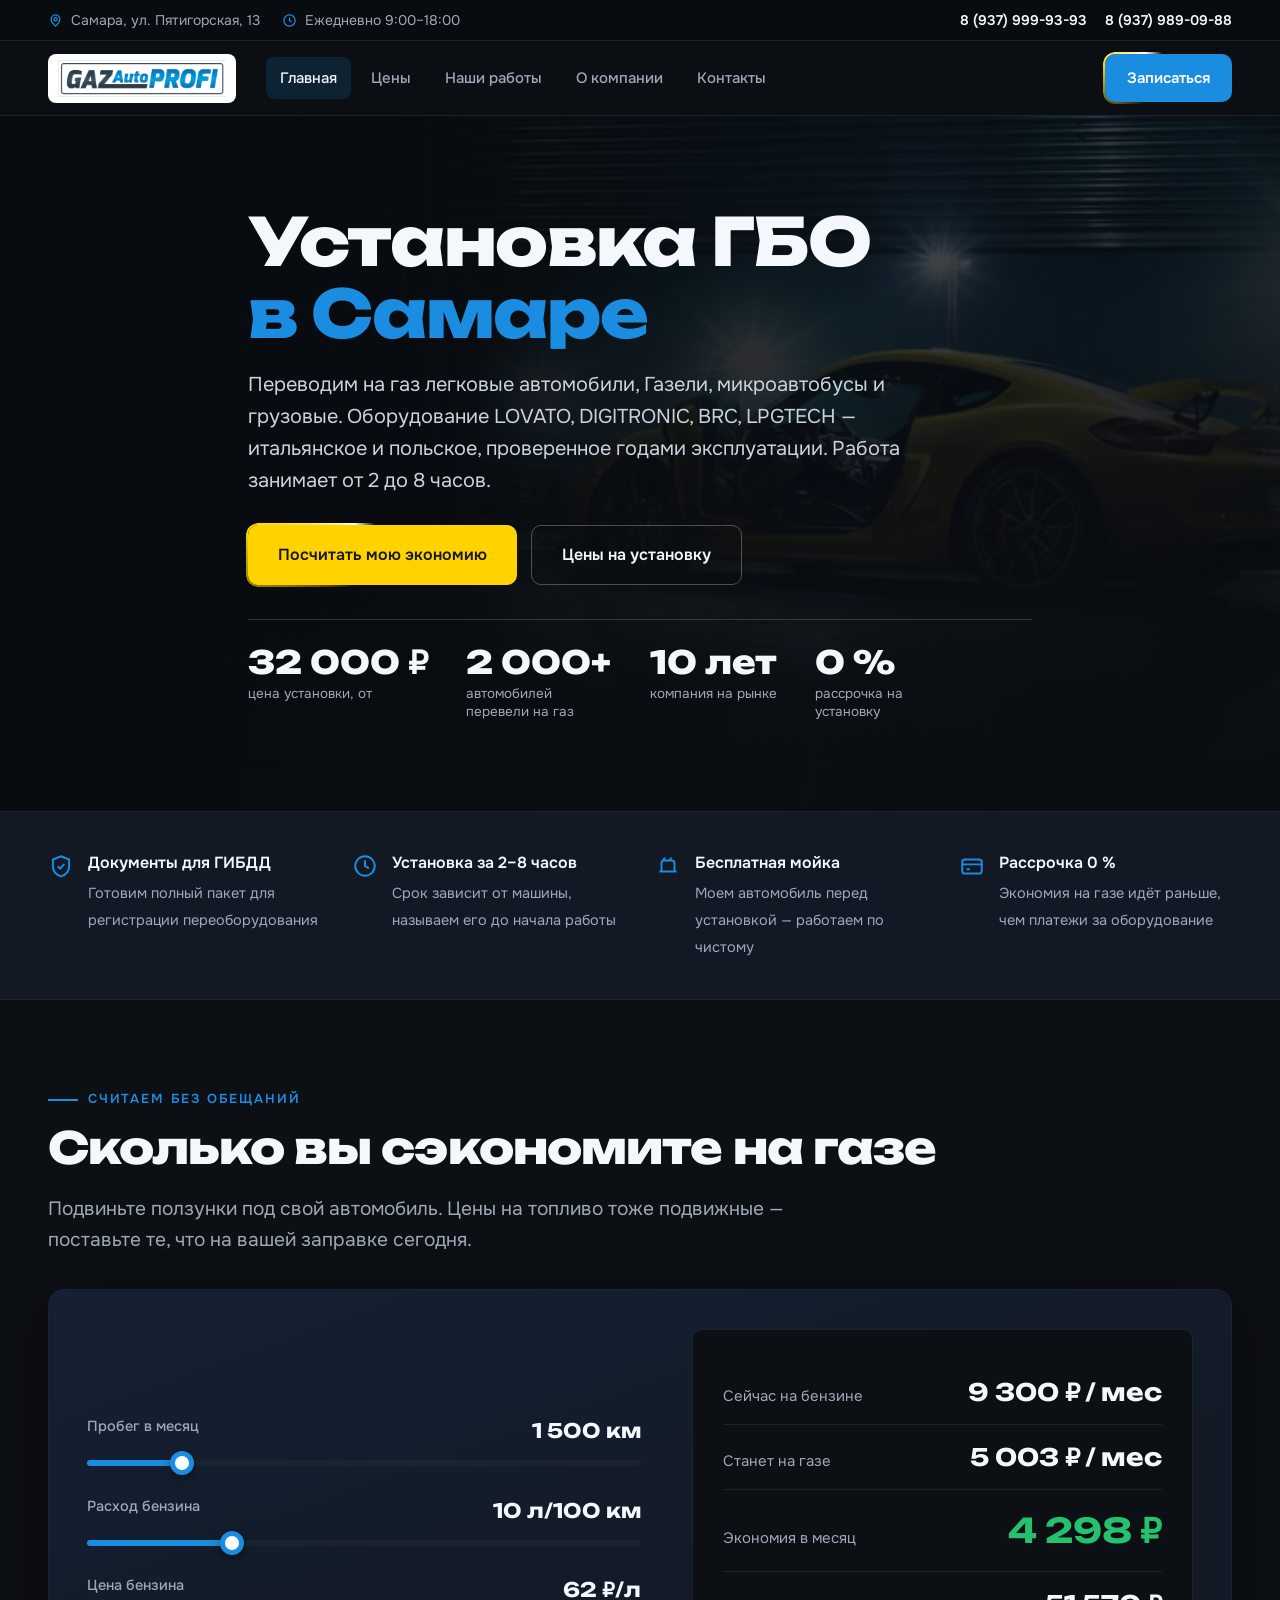
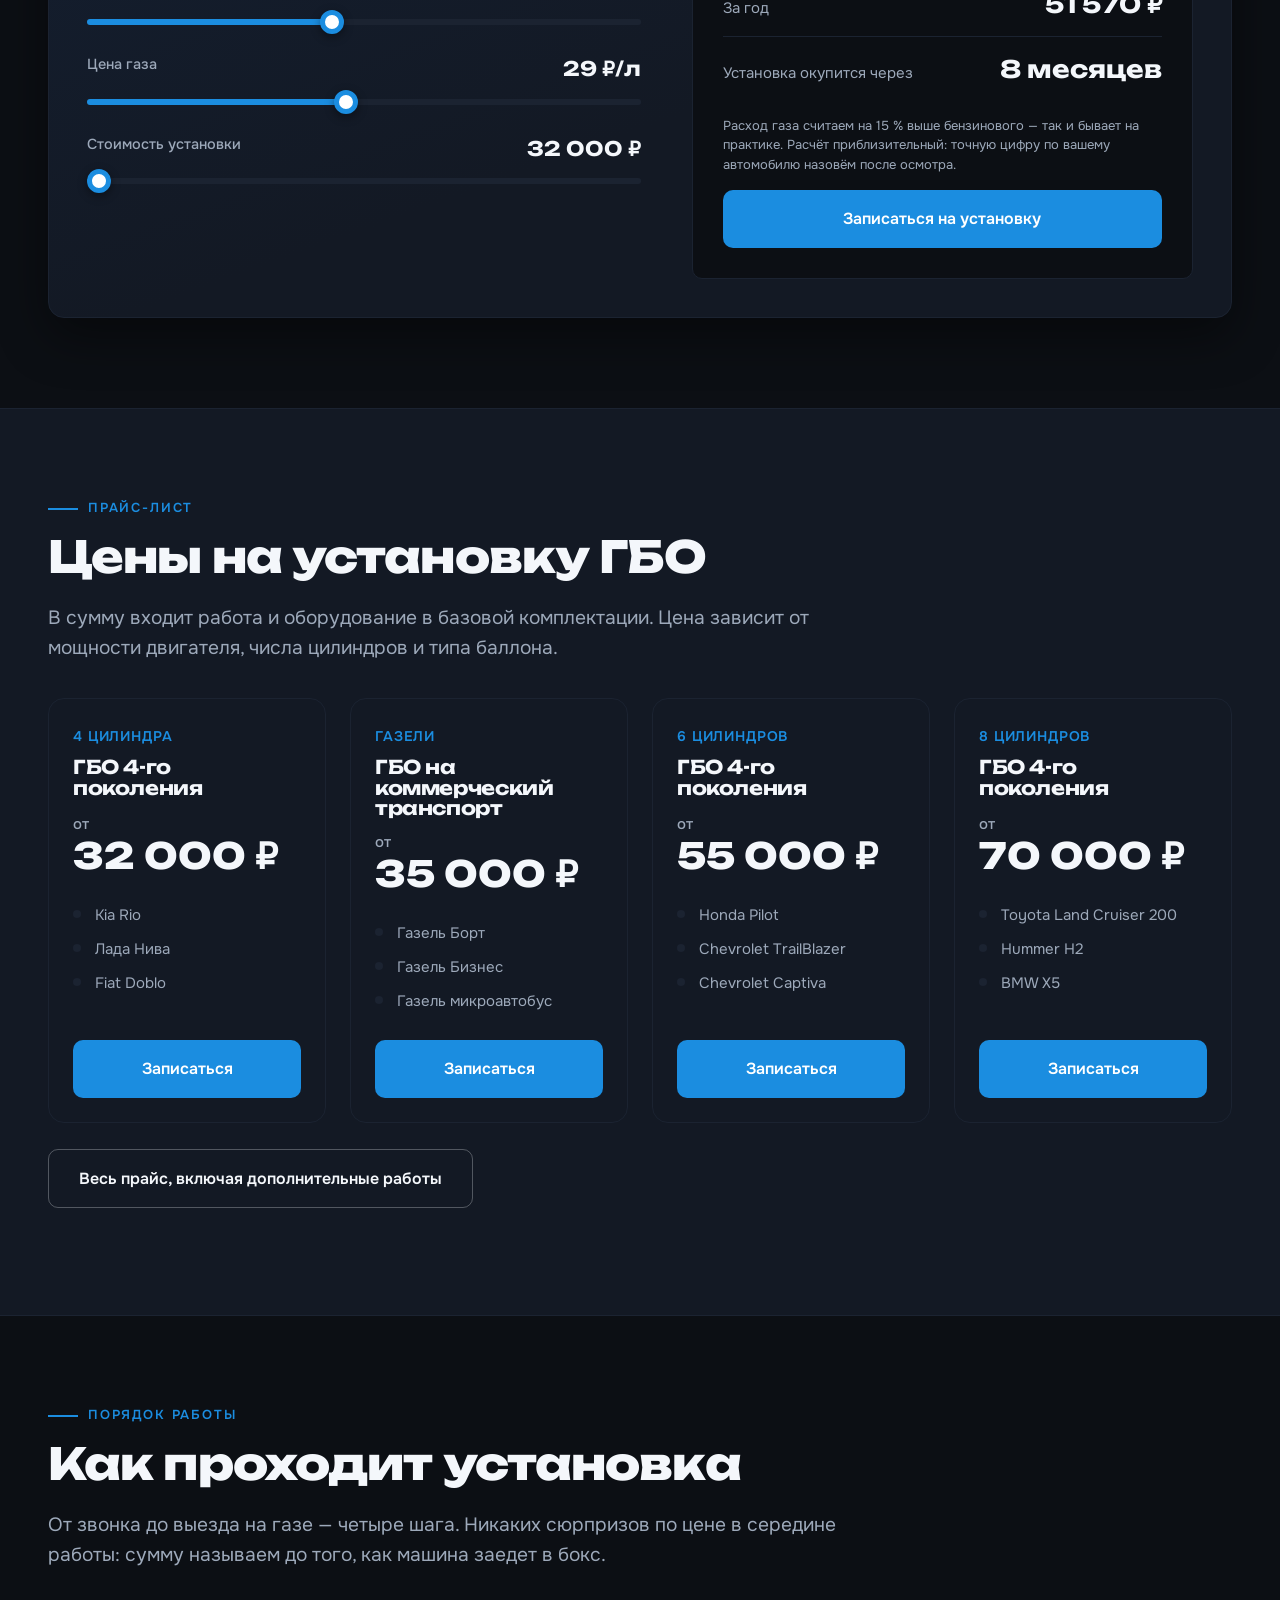
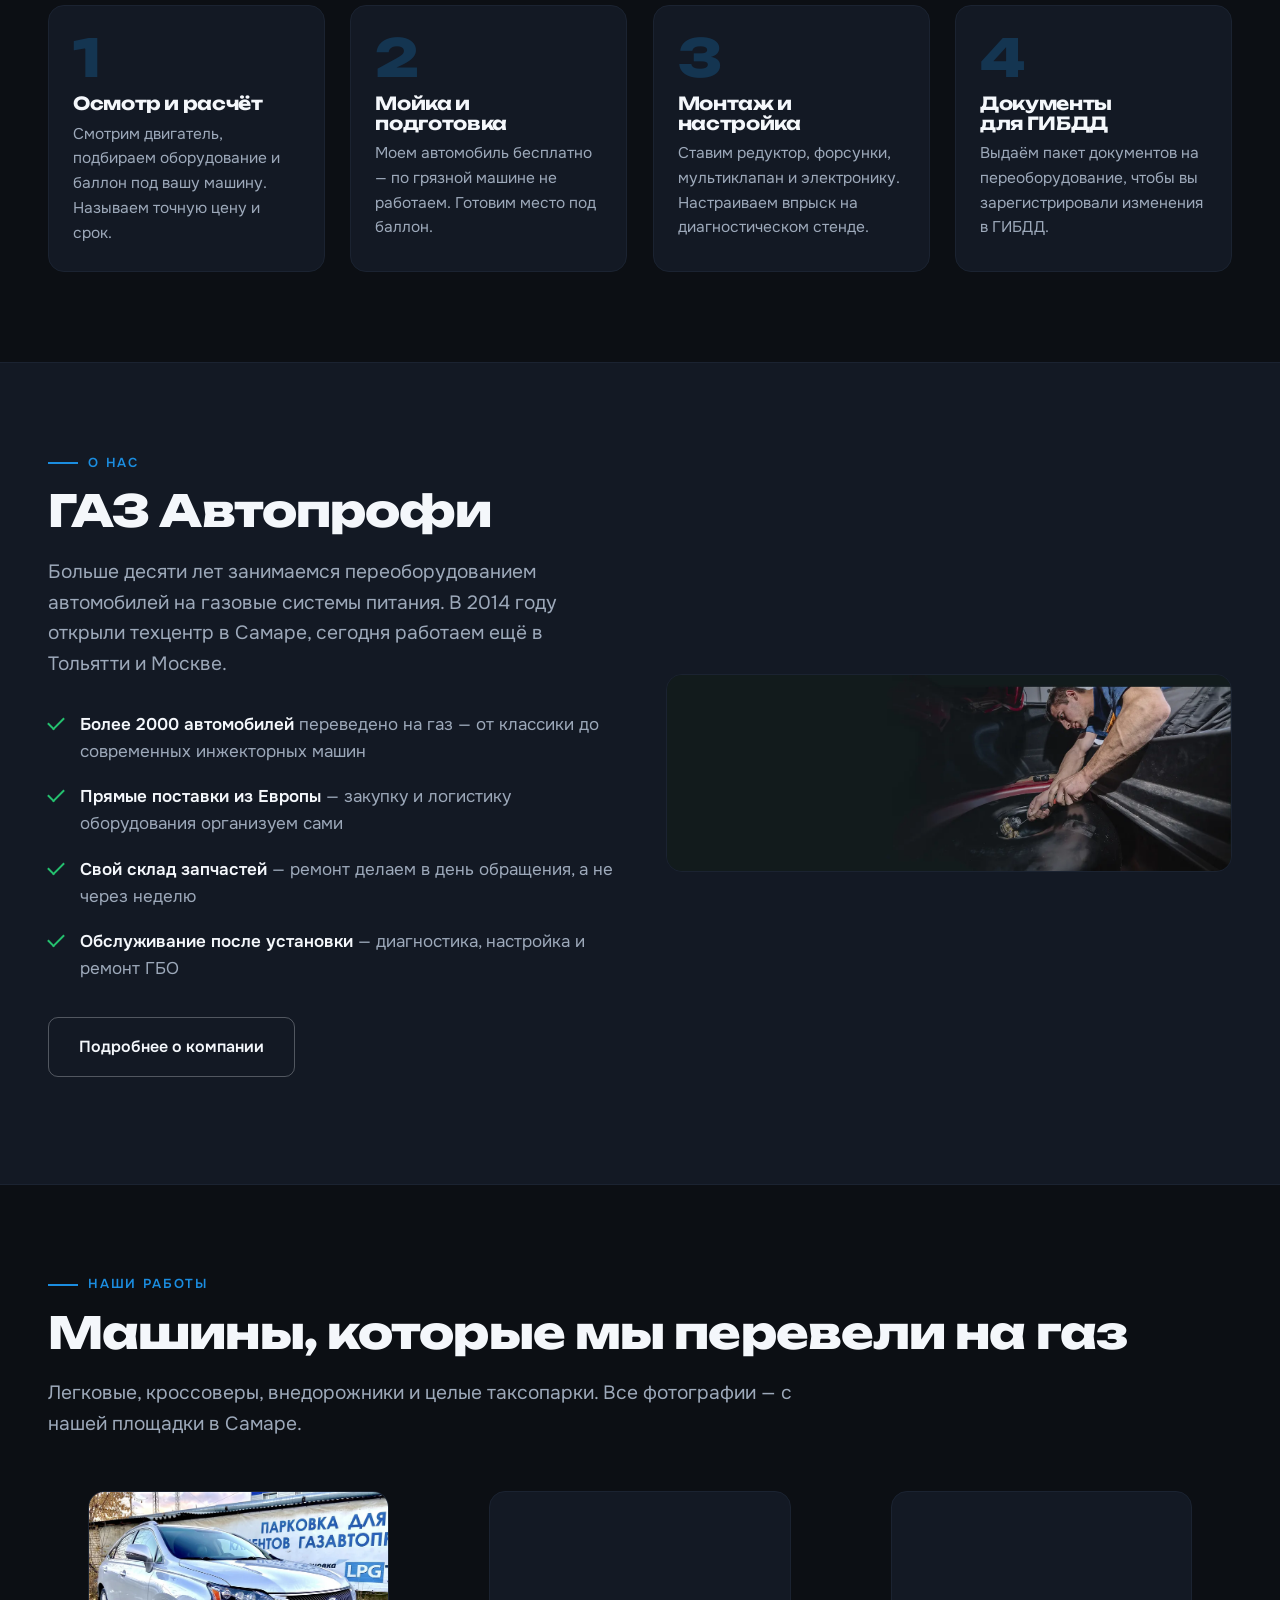
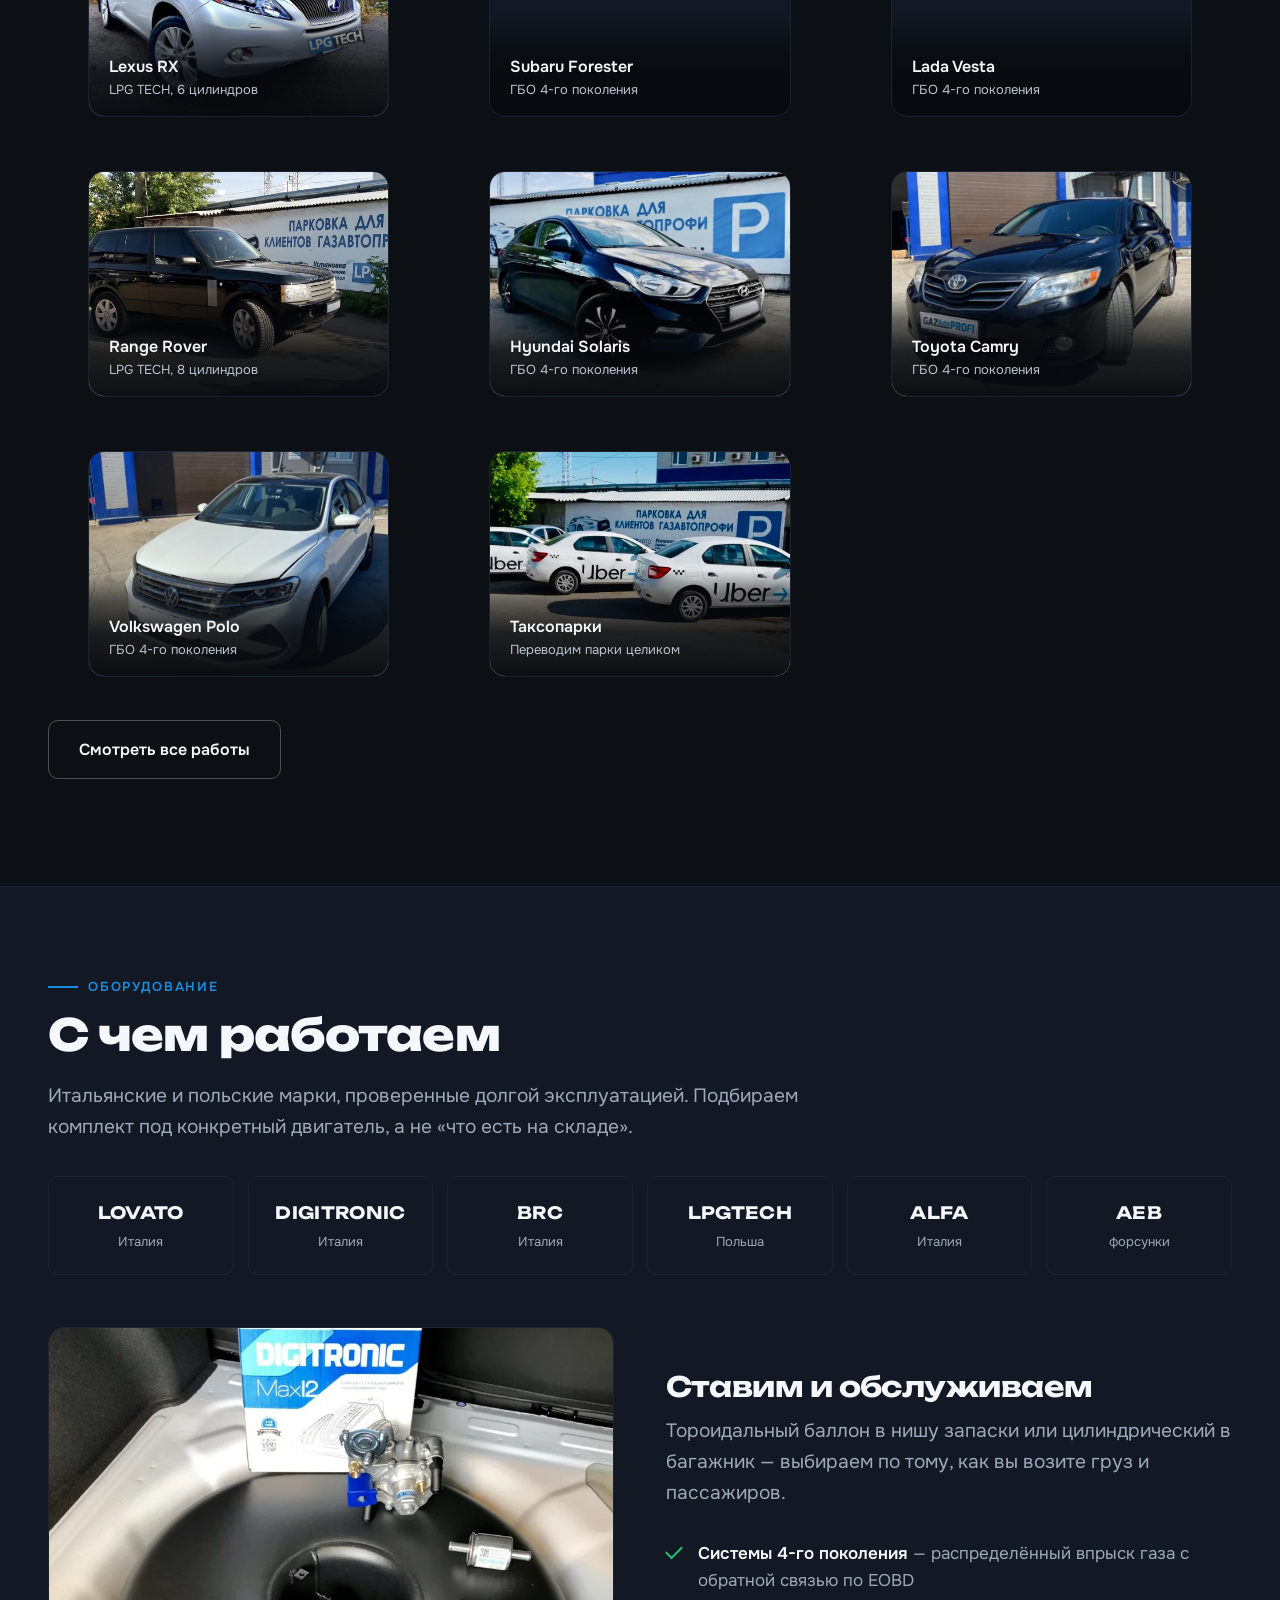
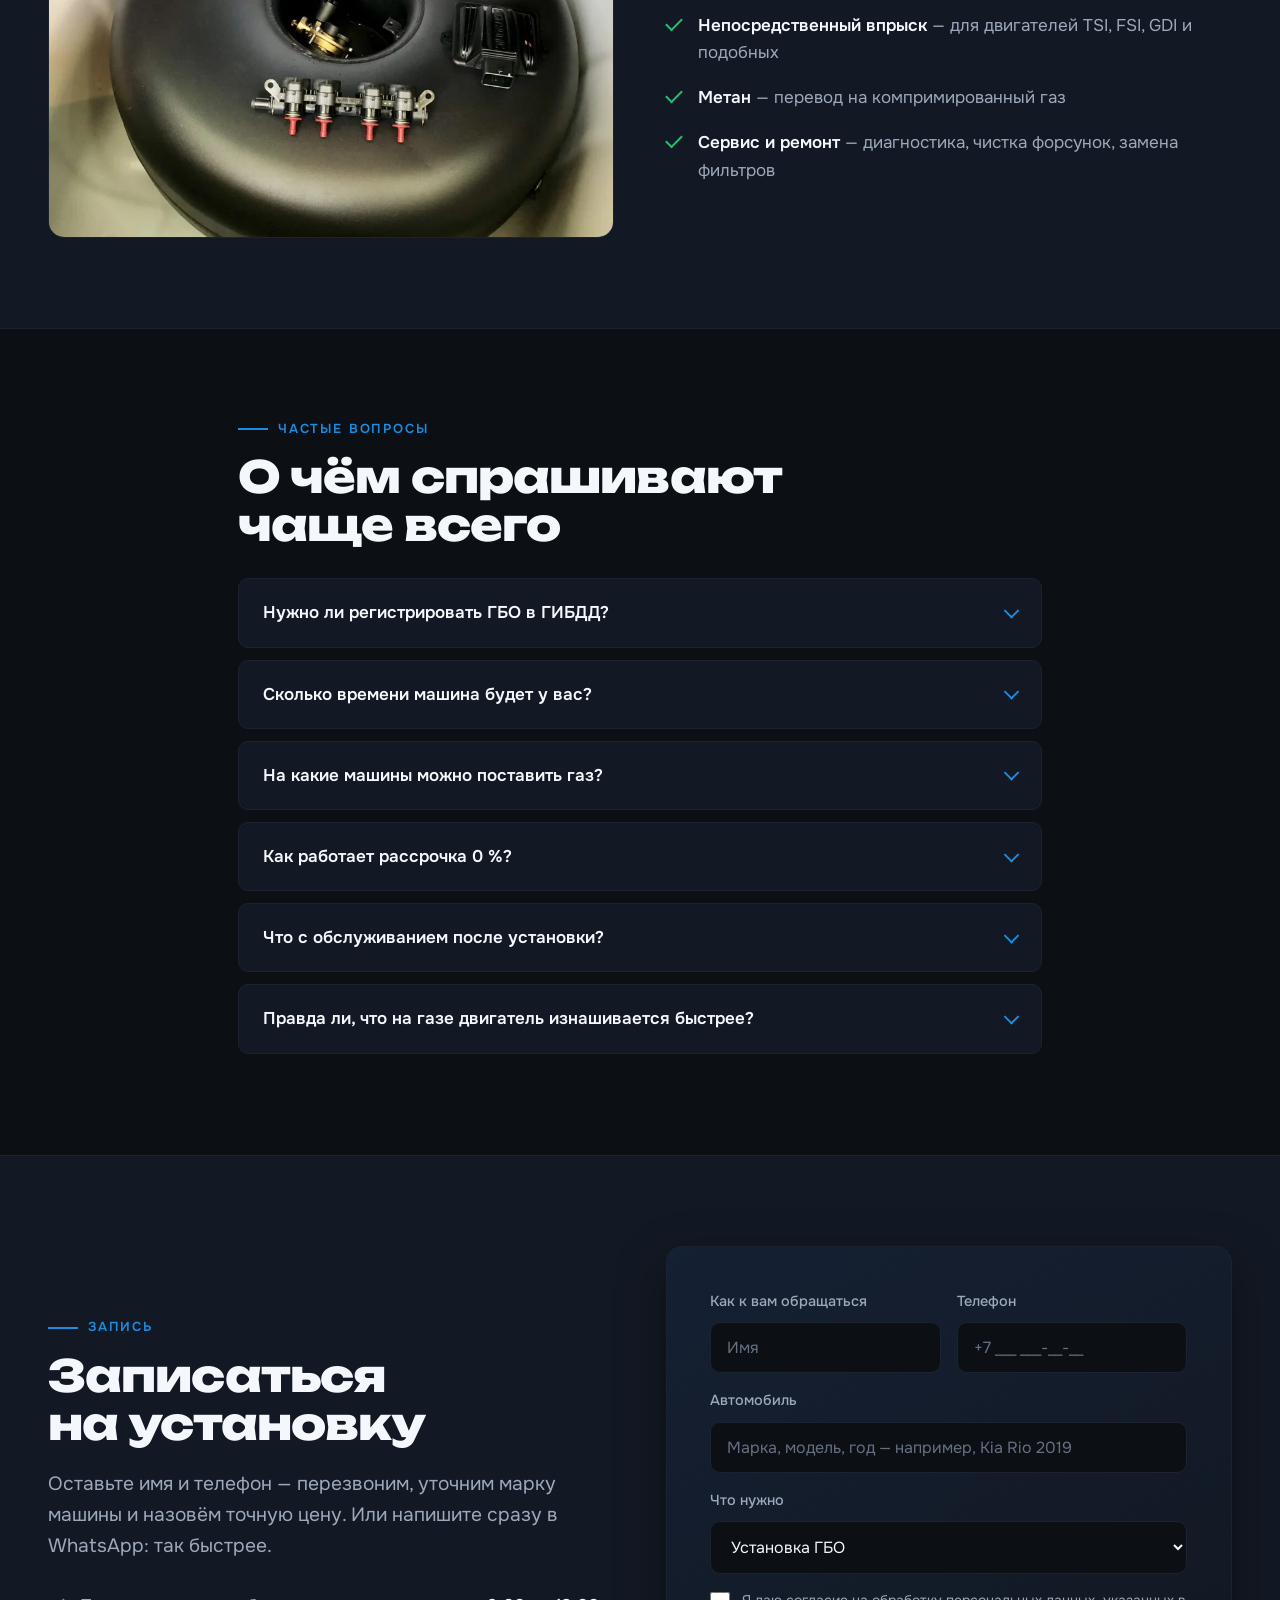
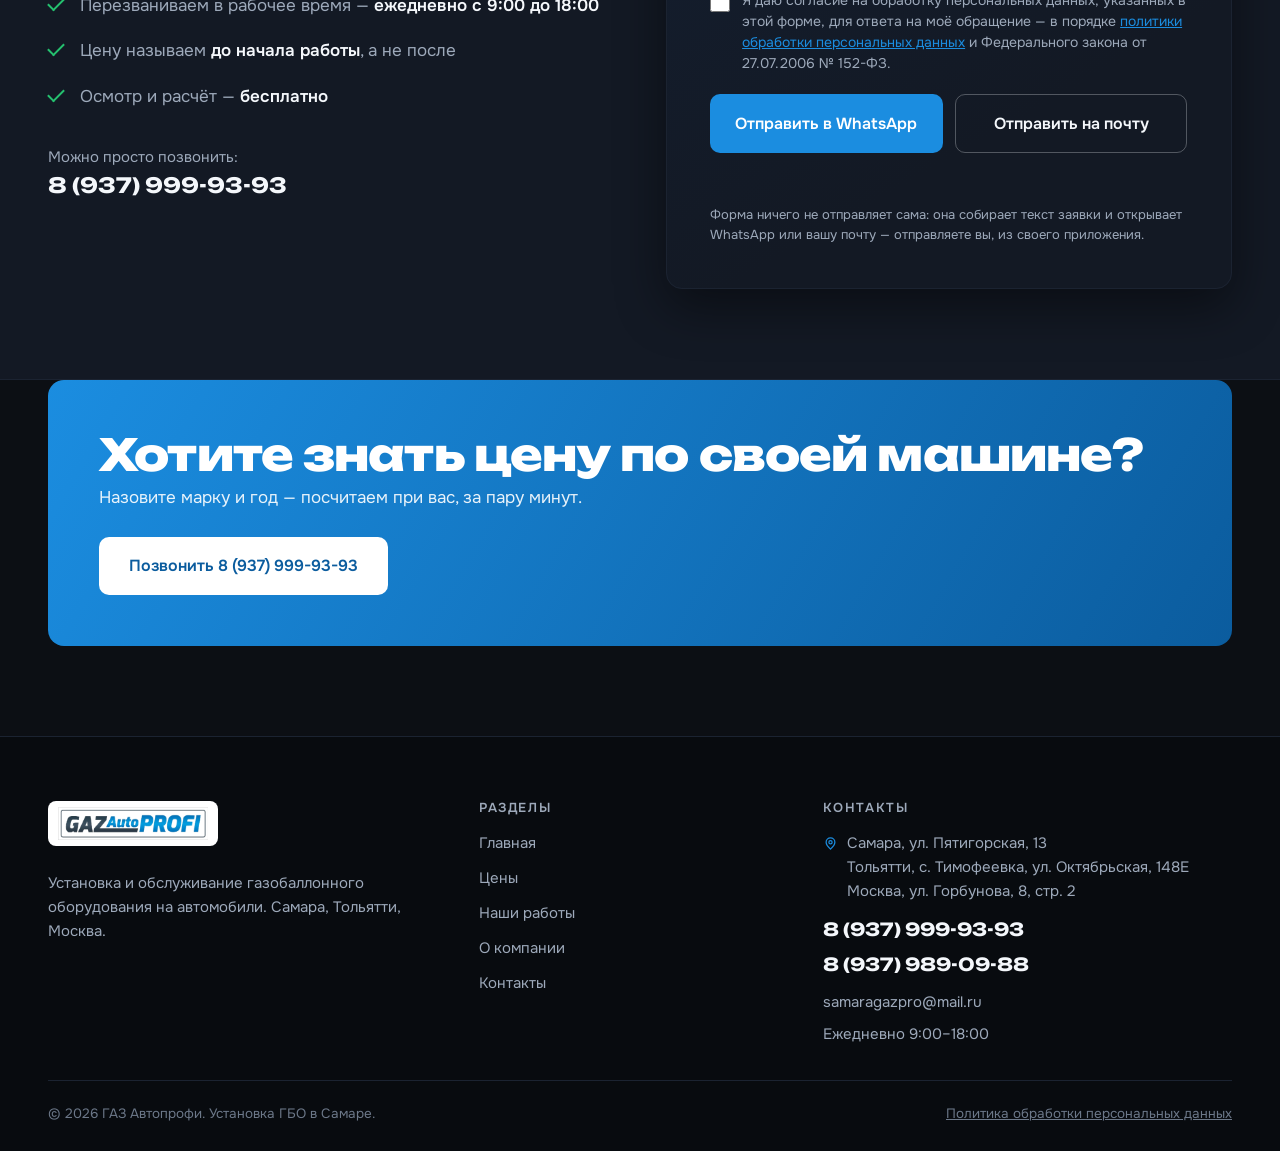
==== index.html @ 3451d8d7 "Сайт ГАЗ Автопрофи: установка ГБО в Самаре Собран на основе данных действующего сайта клиента gbo-us" ====
<!DOCTYPE html>
<html lang="ru">
<head>
<meta charset="utf-8">
<meta name="viewport" content="width=device-width, initial-scale=1">
<title>Установка ГБО в Самаре — ГАЗ Автопрофи: цены от 32 000 ₽, рассрочка 0 %</title>
<meta name="description" content="Установка газобаллонного оборудования на легковые авто, Газели, микроавтобусы и грузовые в Самаре. Оборудование LOVATO, DIGITRONIC, BRC, LPGTECH. Установка за 2–8 часов, документы для ГИБДД, рассрочка 0 %, бесплатная мойка перед работой.">
<meta name="theme-color" content="#0C0F14">
<link rel="icon" href="img/logo.png">
<link rel="canonical" href="https://ledaomy26-hash.github.io/gazavtoprofi/">

<link rel="preload" href="fonts/onest-400-cyr.woff2" as="font" type="font/woff2" crossorigin>
<link rel="preload" href="fonts/unbounded-800-cyr.woff2" as="font" type="font/woff2" crossorigin>
<link rel="stylesheet" href="css/fonts.css">
<link rel="stylesheet" href="css/style.css">

<meta property="og:type" content="website">
<meta property="og:site_name" content="ГАЗ Автопрофи">
<meta property="og:locale" content="ru_RU">
<meta property="og:url" content="https://ledaomy26-hash.github.io/gazavtoprofi/">
<meta property="og:title" content="Установка ГБО в Самаре — ГАЗ Автопрофи">
<meta property="og:description" content="Установка ГБО от 32 000 ₽, рассрочка 0 %, документы для ГИБДД, работа за 2–8 часов. Самара, ул. Пятигорская, 13.">
<meta property="og:image" content="https://ledaomy26-hash.github.io/gazavtoprofi/img/og.jpg">
<meta property="og:image:width" content="1200">
<meta property="og:image:height" content="630">

<script type="application/ld+json">
{
  "@context":"https://schema.org",
  "@type":"AutoRepair",
  "name":"ГАЗ Автопрофи",
  "alternateName":"GAZ Auto PROFI",
  "description":"Установка и обслуживание газобаллонного оборудования на автомобили в Самаре, Тольятти и Москве.",
  "url":"https://ledaomy26-hash.github.io/gazavtoprofi/",
  "logo":"https://ledaomy26-hash.github.io/gazavtoprofi/img/logo.png",
  "image":"https://ledaomy26-hash.github.io/gazavtoprofi/img/og.jpg",
  "telephone":["+7-937-999-93-93","+7-937-989-09-88"],
  "email":"samaragazpro@mail.ru",
  "priceRange":"от 32000 ₽",
  "address":{
    "@type":"PostalAddress",
    "streetAddress":"ул. Пятигорская, 13",
    "addressLocality":"Самара",
    "addressRegion":"Самарская область",
    "addressCountry":"RU"
  },
  "areaServed":[
    {"@type":"City","name":"Самара"},
    {"@type":"City","name":"Тольятти"},
    {"@type":"City","name":"Москва"}
  ],
  "openingHoursSpecification":{
    "@type":"OpeningHoursSpecification",
    "dayOfWeek":["Monday","Tuesday","Wednesday","Thursday","Friday","Saturday","Sunday"],
    "opens":"09:00","closes":"18:00"
  },
  "makesOffer":[
    {"@type":"Offer","name":"Установка ГБО 4-го поколения, 4 цилиндра","price":"32000","priceCurrency":"RUB"},
    {"@type":"Offer","name":"Установка ГБО на Газель","price":"35000","priceCurrency":"RUB"},
    {"@type":"Offer","name":"Установка ГБО 4-го поколения, 6 цилиндров","price":"55000","priceCurrency":"RUB"},
    {"@type":"Offer","name":"Установка ГБО 4-го поколения, 8 цилиндров","price":"70000","priceCurrency":"RUB"}
  ]
}
</script>
</head>
<body>

<a class="propusk" href="#glavnoe">Перейти к содержанию</a>

<!-- ===================== верхняя строка ===================== -->
<div class="verh">
  <div class="obolochka verh__ryad">
    <span class="verh__punkt verh__punkt--adres">
      <svg viewBox="0 0 24 24" fill="none" stroke="currentColor" stroke-width="2" aria-hidden="true"><path d="M12 21s-7-6.4-7-11a7 7 0 1 1 14 0c0 4.6-7 11-7 11z"/><circle cx="12" cy="10" r="2.6"/></svg>
      Самара, ул. Пятигорская, 13
    </span>
    <span class="verh__punkt">
      <svg viewBox="0 0 24 24" fill="none" stroke="currentColor" stroke-width="2" aria-hidden="true"><circle cx="12" cy="12" r="9"/><path d="M12 7v5.2l3.4 2"/></svg>
      Ежедневно 9:00–18:00
    </span>
    <span class="verh__tel">
      <a href="tel:+79379999393">8 (937) 999-93-93</a>
      <a href="tel:+79379890988">8 (937) 989-09-88</a>
    </span>
  </div>
</div>

<!-- ===================== шапка ===================== -->
<header class="shapka">
  <div class="obolochka shapka__ryad">
    <a class="logo" href="index.html" aria-label="ГАЗ Автопрофи — на главную">
      <img src="img/logo.png" alt="ГАЗ Автопрофи" width="440" height="96">
    </a>

    <nav class="menu" id="menu" aria-label="Главное меню">
      <a href="index.html" aria-current="page">Главная</a>
      <a href="czeny.html">Цены</a>
      <a href="raboty.html">Наши работы</a>
      <a href="o-kompanii.html">О компании</a>
      <a href="kontakty.html">Контакты</a>
    </nav>

    <div class="shapka__knopki">
      <a class="knopka obvodka" href="#zayavka">Записаться</a>
    </div>

    <button class="burger" id="burger" aria-label="Меню" aria-expanded="false" aria-controls="menu">
      <span></span><span></span><span></span>
    </button>
  </div>
</header>

<main id="glavnoe">

<!-- ===================== герой ===================== -->
<section class="geroy">
  <div class="geroy__fon">
    <picture>
      <source media="(max-width:760px)" type="image/webp" srcset="img/geroy-m.webp">
      <source type="image/webp" srcset="img/geroy.webp">
      <img src="img/geroy.jpg" alt="" width="1800" height="714" fetchpriority="high" decoding="async">
    </picture>
  </div>

  <div class="obolochka geroy__soderzhimoe">
    <h1>Установка ГБО <span>в Самаре</span></h1>
    <p class="geroy__lid">
      Переводим на газ легковые автомобили, Газели, микроавтобусы и грузовые.
      Оборудование LOVATO, DIGITRONIC, BRC, LPGTECH — итальянское и польское,
      проверенное годами эксплуатации. Работа занимает от 2 до 8 часов.
    </p>

    <div class="geroy__knopki">
      <a class="knopka knopka--zhelt obvodka" href="#kalkulyator">Посчитать мою экономию</a>
      <a class="knopka knopka--prizrak" href="czeny.html">Цены на установку</a>
    </div>

    <div class="geroy__cifry">
      <div class="geroy__cifra">
        <b data-schet="32000" data-hvost=" ₽">32 000 ₽</b>
        <span>цена установки, от</span>
      </div>
      <div class="geroy__cifra">
        <b data-schet="2000" data-hvost="+">2000+</b>
        <span>автомобилей перевели на газ</span>
      </div>
      <div class="geroy__cifra">
        <b data-schet="10" data-hvost=" лет">10 лет</b>
        <span>компания на рынке</span>
      </div>
      <div class="geroy__cifra">
        <b>0 %</b>
        <span>рассрочка на установку</span>
      </div>
    </div>
  </div>
</section>

<!-- ===================== полоса преимуществ ===================== -->
<div class="polosa">
  <div class="obolochka polosa__setka">
    <div class="polosa__punkt">
      <svg viewBox="0 0 24 24" fill="none" stroke="currentColor" stroke-width="1.8" aria-hidden="true"><path d="M12 3l7.5 3v6c0 4.6-3.2 8.2-7.5 9.6C7.7 20.2 4.5 16.6 4.5 12V6L12 3z"/><path d="M9 12.2l2.2 2.2 4-4.4"/></svg>
      <div><b>Документы для ГИБДД</b><span>Готовим полный пакет для регистрации переоборудования</span></div>
    </div>
    <div class="polosa__punkt">
      <svg viewBox="0 0 24 24" fill="none" stroke="currentColor" stroke-width="1.8" aria-hidden="true"><circle cx="12" cy="12" r="9"/><path d="M12 6.6V12l3.6 2.2"/></svg>
      <div><b>Установка за 2–8 часов</b><span>Срок зависит от машины, называем его до начала работы</span></div>
    </div>
    <div class="polosa__punkt">
      <svg viewBox="0 0 24 24" fill="none" stroke="currentColor" stroke-width="1.8" aria-hidden="true"><path d="M4 17h16M6 17V9.5A2.5 2.5 0 0 1 8.5 7h7A2.5 2.5 0 0 1 18 9.5V17"/><path d="M9 4.2c0 1-1.4 1.4-1.4 2.6M15 4.2c0 1-1.4 1.4-1.4 2.6"/></svg>
      <div><b>Бесплатная мойка</b><span>Моем автомобиль перед установкой — работаем по чистому</span></div>
    </div>
    <div class="polosa__punkt">
      <svg viewBox="0 0 24 24" fill="none" stroke="currentColor" stroke-width="1.8" aria-hidden="true"><rect x="3" y="6" width="18" height="13" rx="2.5"/><path d="M3 10.5h18M7 15h3"/></svg>
      <div><b>Рассрочка 0 %</b><span>Экономия на газе идёт раньше, чем платежи за оборудование</span></div>
    </div>
  </div>
</div>

<!-- ===================== калькулятор ===================== -->
<section id="kalkulyator">
  <div class="obolochka">
    <p class="nadzag">Считаем без обещаний</p>
    <h2>Сколько вы сэкономите на газе</h2>
    <p class="lid" style="margin-bottom:34px">
      Подвиньте ползунки под свой автомобиль. Цены на топливо тоже подвижные —
      поставьте те, что на вашей заправке сегодня.
    </p>

    <div class="kalk voznik">
      <div class="kalk__setka">
        <div>
          <div class="pole">
            <label for="probeg">Пробег в месяц <b class="pole__znach" id="probegZ">1500 км</b></label>
            <input type="range" id="probeg" min="300" max="8000" step="100" value="1500">
          </div>
          <div class="pole">
            <label for="rashod">Расход бензина <b class="pole__znach" id="rashodZ">10 л/100 км</b></label>
            <input type="range" id="rashod" min="5" max="25" step="0.5" value="10">
          </div>
          <div class="pole">
            <label for="cenaB">Цена бензина <b class="pole__znach" id="cenaBZ">62 ₽/л</b></label>
            <input type="range" id="cenaB" min="40" max="90" step="0.5" value="62">
          </div>
          <div class="pole">
            <label for="cenaG">Цена газа <b class="pole__znach" id="cenaGZ">29 ₽/л</b></label>
            <input type="range" id="cenaG" min="15" max="45" step="0.5" value="29">
          </div>
          <div class="pole" style="margin-bottom:0">
            <label for="ustanovka">Стоимость установки <b class="pole__znach" id="ustanovkaZ">32 000 ₽</b></label>
            <input type="range" id="ustanovka" min="32000" max="90000" step="1000" value="32000">
          </div>
        </div>

        <div class="itog">
          <div class="itog__stroka">
            <span>Сейчас на бензине</span>
            <b id="itogB">—</b>
          </div>
          <div class="itog__stroka">
            <span>Станет на газе</span>
            <b id="itogG">—</b>
          </div>
          <div class="itog__stroka itog__glavnoe">
            <span>Экономия в месяц</span>
            <b id="itogE">—</b>
          </div>
          <div class="itog__stroka">
            <span>За год</span>
            <b id="itogGod">—</b>
          </div>
          <div class="itog__stroka">
            <span>Установка окупится через</span>
            <b id="itogOk">—</b>
          </div>
          <p class="itog__snoska">
            Расход газа считаем на 15 % выше бензинового — так и бывает на практике.
            Расчёт приблизительный: точную цифру по вашему автомобилю назовём после осмотра.
          </p>
          <a class="knopka knopka--shirokaya" href="#zayavka" style="margin-top:16px">Записаться на установку</a>
        </div>
      </div>
    </div>
  </div>
</section>

<!-- ===================== цены ===================== -->
<section style="background:var(--fon2);border-block:1px solid var(--fon3)">
  <div class="obolochka">
    <p class="nadzag">Прайс-лист</p>
    <h2>Цены на установку ГБО</h2>
    <p class="lid" style="margin-bottom:34px">
      В сумму входит работа и оборудование в базовой комплектации. Цена зависит
      от мощности двигателя, числа цилиндров и типа баллона.
    </p>

    <div class="ceny">
      <article class="cena voznik">
        <p class="cena__vid">4 цилиндра</p>
        <h3>ГБО <span class="nerazryv">4-го</span> поколения</h3>
        <p class="cena__summa"><small>от</small>32 000 ₽</p>
        <ul class="cena__marki">
          <li>Kia Rio</li><li>Лада Нива</li><li>Fiat Doblo</li>
        </ul>
        <a class="knopka" href="#zayavka">Записаться</a>
      </article>

      <article class="cena voznik">
        <p class="cena__vid">Газели</p>
        <h3>ГБО на коммерческий транспорт</h3>
        <p class="cena__summa"><small>от</small>35 000 ₽</p>
        <ul class="cena__marki">
          <li>Газель Борт</li><li>Газель Бизнес</li><li>Газель микроавтобус</li>
        </ul>
        <a class="knopka" href="#zayavka">Записаться</a>
      </article>

      <article class="cena voznik">
        <p class="cena__vid">6 цилиндров</p>
        <h3>ГБО <span class="nerazryv">4-го</span> поколения</h3>
        <p class="cena__summa"><small>от</small>55 000 ₽</p>
        <ul class="cena__marki">
          <li>Honda Pilot</li><li>Chevrolet TrailBlazer</li><li>Chevrolet Captiva</li>
        </ul>
        <a class="knopka" href="#zayavka">Записаться</a>
      </article>

      <article class="cena voznik">
        <p class="cena__vid">8 цилиндров</p>
        <h3>ГБО <span class="nerazryv">4-го</span> поколения</h3>
        <p class="cena__summa"><small>от</small>70 000 ₽</p>
        <ul class="cena__marki">
          <li>Toyota Land Cruiser 200</li><li>Hummer H2</li><li>BMW X5</li>
        </ul>
        <a class="knopka" href="#zayavka">Записаться</a>
      </article>
    </div>

    <p style="margin-top:26px">
      <a class="knopka knopka--prizrak" href="czeny.html">Весь прайс, включая дополнительные работы</a>
    </p>
  </div>
</section>

<!-- ===================== как проходит установка ===================== -->
<section>
  <div class="obolochka">
    <p class="nadzag">Порядок работы</p>
    <h2>Как проходит установка</h2>
    <p class="lid" style="margin-bottom:34px">
      От звонка до выезда на газе — четыре шага. Никаких сюрпризов по цене
      в середине работы: сумму называем до того, как машина заедет в бокс.
    </p>

    <div class="shagi">
      <article class="shag voznik">
        <h3>Осмотр и расчёт</h3>
        <p>Смотрим двигатель, подбираем оборудование и баллон под вашу машину. Называем точную цену и срок.</p>
      </article>
      <article class="shag voznik">
        <h3>Мойка и подготовка</h3>
        <p>Моем автомобиль бесплатно — по грязной машине не работаем. Готовим место под баллон.</p>
      </article>
      <article class="shag voznik">
        <h3>Монтаж и настройка</h3>
        <p>Ставим редуктор, форсунки, мультиклапан и электронику. Настраиваем впрыск на диагностическом стенде.</p>
      </article>
      <article class="shag voznik">
        <h3>Документы для ГИБДД</h3>
        <p>Выдаём пакет документов на переоборудование, чтобы вы зарегистрировали изменения в ГИБДД.</p>
      </article>
    </div>
  </div>
</section>

<!-- ===================== о компании ===================== -->
<section style="background:var(--fon2);border-block:1px solid var(--fon3)">
  <div class="obolochka dvoyka">
    <div>
      <p class="nadzag">О нас</p>
      <h2>ГАЗ Автопрофи</h2>
      <p class="lid">
        Больше десяти лет занимаемся переоборудованием автомобилей на газовые
        системы питания. В 2014 году открыли техцентр в Самаре, сегодня работаем
        ещё в Тольятти и Москве.
      </p>
      <ul class="spisok">
        <li><b>Более 2000 автомобилей</b> переведено на газ — от классики до современных инжекторных машин</li>
        <li><b>Прямые поставки из Европы</b> — закупку и логистику оборудования организуем сами</li>
        <li><b>Свой склад запчастей</b> — ремонт делаем в день обращения, а не через неделю</li>
        <li><b>Обслуживание после установки</b> — диагностика, настройка и ремонт ГБО</li>
      </ul>
      <p style="margin-top:26px">
        <a class="knopka knopka--prizrak" href="o-kompanii.html">Подробнее о компании</a>
      </p>
    </div>
    <div class="dvoyka__foto">
      <picture>
        <source type="image/webp" srcset="img/mehanik.webp">
        <img src="img/mehanik.jpg" alt="Мастер ГАЗ Автопрофи за работой в цехе" width="1600" height="555" loading="lazy" decoding="async">
      </picture>
    </div>
  </div>
</section>

<!-- ===================== наши работы ===================== -->
<section>
  <div class="obolochka">
    <p class="nadzag">Наши работы</p>
    <h2>Машины, которые мы перевели на газ</h2>
    <p class="lid" style="margin-bottom:34px">
      Легковые, кроссоверы, внедорожники и целые таксопарки. Все фотографии —
      с нашей площадки в Самаре.
    </p>

    <div class="raboty">
      <figure class="rabota voznik">
        <picture><source type="image/webp" srcset="img/r1.webp">
          <img src="img/r1.jpg" alt="Lexus RX после установки ГБО LPG TECH" width="760" height="571" loading="lazy" decoding="async"></picture>
        <figcaption>Lexus RX<span>LPG TECH, 6 цилиндров</span></figcaption>
      </figure>
      <figure class="rabota voznik">
        <picture><source type="image/webp" srcset="img/r2.webp">
          <img src="img/r2.jpg" alt="Subaru Forester после установки газобаллонного оборудования" width="760" height="550" loading="lazy" decoding="async"></picture>
        <figcaption>Subaru Forester<span>ГБО 4-го поколения</span></figcaption>
      </figure>
      <figure class="rabota voznik">
        <picture><source type="image/webp" srcset="img/r3.webp">
          <img src="img/r3.jpg" alt="Lada Vesta с установленным ГБО" width="760" height="448" loading="lazy" decoding="async"></picture>
        <figcaption>Lada Vesta<span>ГБО 4-го поколения</span></figcaption>
      </figure>
      <figure class="rabota voznik">
        <picture><source type="image/webp" srcset="img/r4.webp">
          <img src="img/r4.jpg" alt="Range Rover после перевода на газ" width="760" height="441" loading="lazy" decoding="async"></picture>
        <figcaption>Range Rover<span>LPG TECH, 8 цилиндров</span></figcaption>
      </figure>
      <figure class="rabota voznik">
        <picture><source type="image/webp" srcset="img/r5.webp">
          <img src="img/r5.jpg" alt="Hyundai Solaris после установки ГБО" width="760" height="551" loading="lazy" decoding="async"></picture>
        <figcaption>Hyundai Solaris<span>ГБО 4-го поколения</span></figcaption>
      </figure>
      <figure class="rabota voznik">
        <picture><source type="image/webp" srcset="img/r6.webp">
          <img src="img/r6.jpg" alt="Toyota Camry с газобаллонным оборудованием" width="760" height="610" loading="lazy" decoding="async"></picture>
        <figcaption>Toyota Camry<span>ГБО 4-го поколения</span></figcaption>
      </figure>
      <figure class="rabota voznik">
        <picture><source type="image/webp" srcset="img/r7.webp">
          <img src="img/r7.jpg" alt="Volkswagen Polo после установки ГБО" width="760" height="694" loading="lazy" decoding="async"></picture>
        <figcaption>Volkswagen Polo<span>ГБО 4-го поколения</span></figcaption>
      </figure>
      <figure class="rabota voznik">
        <picture><source type="image/webp" srcset="img/r9.webp">
          <img src="img/r9.jpg" alt="Автомобили таксопарка Uber после перевода на газ" width="760" height="401" loading="lazy" decoding="async"></picture>
        <figcaption>Таксопарки<span>Переводим парки целиком</span></figcaption>
      </figure>
    </div>

    <p style="margin-top:26px">
      <a class="knopka knopka--prizrak" href="raboty.html">Смотреть все работы</a>
    </p>
  </div>
</section>

<!-- ===================== оборудование ===================== -->
<section style="background:var(--fon2);border-block:1px solid var(--fon3)">
  <div class="obolochka">
    <p class="nadzag">Оборудование</p>
    <h2>С чем работаем</h2>
    <p class="lid" style="margin-bottom:34px">
      Итальянские и польские марки, проверенные долгой эксплуатацией. Подбираем
      комплект под конкретный двигатель, а не «что есть на складе».
    </p>

    <div class="marki">
      <div class="marka">LOVATO<span>Италия</span></div>
      <div class="marka">DIGITRONIC<span>Италия</span></div>
      <div class="marka">BRC<span>Италия</span></div>
      <div class="marka">LPGTECH<span>Польша</span></div>
      <div class="marka">ALFA<span>Италия</span></div>
      <div class="marka">AEB<span>форсунки</span></div>
    </div>

    <div class="dvoyka" style="margin-top:clamp(34px,4vw,58px)">
      <div class="dvoyka__foto">
        <picture>
          <source type="image/webp" srcset="img/ballon.webp">
          <img src="img/ballon.jpg" alt="Тороидальный баллон с мультиклапаном и электроникой Digitronic" width="900" height="813" loading="lazy" decoding="async">
        </picture>
      </div>
      <div>
        <h3 style="font-size:clamp(21px,2.2vw,28px)">Ставим и обслуживаем</h3>
        <p class="lid">
          Тороидальный баллон в нишу запаски или цилиндрический в багажник —
          выбираем по тому, как вы возите груз и пассажиров.
        </p>
        <ul class="spisok">
          <li><b>Системы 4-го поколения</b> — распределённый впрыск газа с обратной связью по EOBD</li>
          <li><b>Непосредственный впрыск</b> — для двигателей TSI, FSI, GDI и подобных</li>
          <li><b>Метан</b> — перевод на компримированный газ</li>
          <li><b>Сервис и ремонт</b> — диагностика, чистка форсунок, замена фильтров</li>
        </ul>
      </div>
    </div>
  </div>
</section>

<!-- ===================== вопросы ===================== -->
<section>
  <div class="obolochka" style="max-width:900px">
    <p class="nadzag">Частые вопросы</p>
    <h2>О чём спрашивают чаще всего</h2>
    <div style="margin-top:30px">

      <details class="vopros">
        <summary>Нужно ли регистрировать ГБО в ГИБДД?</summary>
        <div class="vopros__telo">
          <p>Да, переоборудование автомобиля нужно зарегистрировать. Мы выдаём полный
          пакет документов на установленное оборудование и подсказываем порядок
          действий: от заявления до внесения изменений в документы на машину.</p>
        </div>
      </details>

      <details class="vopros">
        <summary>Сколько времени машина будет у вас?</summary>
        <div class="vopros__telo">
          <p>От 2 до 8 часов. Легковой автомобиль обычно занимает половину дня,
          сложные машины с непосредственным впрыском — дольше. Точный срок называем
          при осмотре, до начала работы.</p>
        </div>
      </details>

      <details class="vopros">
        <summary>На какие машины можно поставить газ?</summary>
        <div class="vopros__telo">
          <p>На современные инжекторные и на классику, на легковые и на коммерческий
          транспорт. Работаем с Газелями, микроавтобусами и грузовыми. Есть решения
          и для двигателей с непосредственным впрыском бензина — TSI, FSI, GDI.</p>
        </div>
      </details>

      <details class="vopros">
        <summary>Как работает рассрочка 0 %?</summary>
        <div class="vopros__telo">
          <p>Оборудование ставится сразу, а платите частями без переплаты. Экономия
          на топливе начинается с первого километра, поэтому расход на рассрочку
          частично закрывается тем, что вы перестали тратить на бензин. Условия
          уточняйте по телефону — они зависят от суммы установки.</p>
        </div>
      </details>

      <details class="vopros">
        <summary>Что с обслуживанием после установки?</summary>
        <div class="vopros__telo">
          <p>ГБО требует регулярного обслуживания — замены фильтров, проверки
          и настройки. Всё это делаем у себя. Запас запчастей на складе позволяет
          выполнить ремонт в день обращения.</p>
        </div>
      </details>

      <details class="vopros">
        <summary>Правда ли, что на газе двигатель изнашивается быстрее?</summary>
        <div class="vopros__telo">
          <p>При правильно настроенной системе — нет. Газ сгорает чище бензина,
          меньше нагара и меньше грязи в масле. Ключевое слово — настройка:
          именно поэтому после монтажа мы отстраиваем впрыск на стенде,
          а не отдаём машину «как есть».</p>
        </div>
      </details>

    </div>
  </div>
</section>

<!-- ===================== заявка ===================== -->
<section id="zayavka" style="background:var(--fon2);border-block:1px solid var(--fon3)">
  <div class="obolochka dvoyka">
    <div>
      <p class="nadzag">Запись</p>
      <h2>Записаться на установку</h2>
      <p class="lid">
        Оставьте имя и телефон — перезвоним, уточним марку машины и назовём
        точную цену. Или напишите сразу в WhatsApp: так быстрее.
      </p>
      <ul class="spisok">
        <li>Перезваниваем в рабочее время — <b>ежедневно с 9:00 до 18:00</b></li>
        <li>Цену называем <b>до начала работы</b>, а не после</li>
        <li>Осмотр и расчёт — <b>бесплатно</b></li>
      </ul>
      <p style="margin-top:26px;font-size:15px;color:var(--tuskl)">
        Можно просто позвонить:<br>
        <a href="tel:+79379999393" style="color:var(--svet);font-weight:600;font-size:21px;font-family:var(--shrift-zag);text-decoration:none">8 (937) 999-93-93</a>
      </p>
    </div>

    <form class="zayavka forma" id="forma" novalidate>
      <div class="forma__ryad">
        <div class="pole">
          <label for="fIma">Как к вам обращаться</label>
          <input type="text" id="fIma" name="ima" autocomplete="name" placeholder="Имя" required>
        </div>
        <div class="pole">
          <label for="fTel">Телефон</label>
          <input type="tel" id="fTel" name="tel" autocomplete="tel" placeholder="+7 ___ ___-__-__" required>
        </div>
      </div>

      <div class="pole">
        <label for="fAvto">Автомобиль</label>
        <input type="text" id="fAvto" name="avto" placeholder="Марка, модель, год — например, Kia Rio 2019">
      </div>

      <div class="pole">
        <label for="fUsluga">Что нужно</label>
        <select id="fUsluga" name="usluga">
          <option>Установка ГБО</option>
          <option>Установка ГБО в рассрочку</option>
          <option>Перевод на метан</option>
          <option>Обслуживание и ремонт ГБО</option>
          <option>Документы для регистрации в ГИБДД</option>
          <option>Перевод таксопарка</option>
          <option>Другое — расскажу по телефону</option>
        </select>
      </div>

      <!-- Согласие стоит перед кнопками: пока галочки нет, отправка заперта.
           Требование 152-ФЗ, и оно же бережёт заказчика от штрафа. -->
      <label class="soglasie">
        <input type="checkbox" id="fSoglasie" name="soglasie" required>
        <span>Я даю согласие на обработку персональных данных, указанных в этой форме,
          для ответа на моё обращение — в порядке
          <a href="politika.html">политики обработки персональных данных</a>
          и Федерального закона от 27.07.2006 № 152-ФЗ.</span>
      </label>

      <div class="forma__knopki">
        <button class="knopka" type="button" data-otpravit="whatsapp">Отправить в WhatsApp</button>
        <button class="knopka knopka--prizrak" type="button" data-otpravit="pochta">Отправить на почту</button>
      </div>
      <p class="forma__status" id="status" role="status"></p>

      <p style="font-size:13px;color:var(--tuskl);margin:16px 0 0;line-height:1.5">
        Форма ничего не отправляет сама: она собирает текст заявки и открывает
        WhatsApp или вашу почту — отправляете вы, из своего приложения.
      </p>
    </form>
  </div>
</section>

<!-- ===================== призыв ===================== -->
<section style="padding-block:0 clamp(56px,7vw,104px)">
  <div class="obolochka">
    <div class="prizyv">
      <div>
        <h2>Хотите знать цену по своей машине?</h2>
        <p>Назовите марку и год — посчитаем при вас, за пару минут.</p>
      </div>
      <a class="knopka" href="tel:+79379999393">Позвонить 8 (937) 999-93-93</a>
    </div>
  </div>
</section>

</main>

<!-- ===================== подвал ===================== -->
<footer class="podval">
  <div class="obolochka">
    <div class="podval__setka">
      <div>
        <a class="podval__logo" href="index.html" aria-label="ГАЗ Автопрофи">
          <img src="img/logo.png" alt="ГАЗ Автопрофи" width="440" height="96" loading="lazy">
        </a>
        <p style="color:var(--tuskl);margin:0">
          Установка и обслуживание газобаллонного оборудования на автомобили.
          Самара, Тольятти, Москва.
        </p>
      </div>

      <div>
        <h4>Разделы</h4>
        <ul>
          <li><a href="index.html">Главная</a></li>
          <li><a href="czeny.html">Цены</a></li>
          <li><a href="raboty.html">Наши работы</a></li>
          <li><a href="o-kompanii.html">О компании</a></li>
          <li><a href="kontakty.html">Контакты</a></li>
        </ul>
      </div>

      <div>
        <h4>Контакты</h4>
        <p class="podval__adres">
          <svg viewBox="0 0 24 24" fill="none" stroke="currentColor" stroke-width="2" aria-hidden="true"><path d="M12 21s-7-6.4-7-11a7 7 0 1 1 14 0c0 4.6-7 11-7 11z"/><circle cx="12" cy="10" r="2.6"/></svg>
          <span>Самара, ул. Пятигорская, 13<br>
          Тольятти, с. Тимофеевка, ул. Октябрьская, 148Е<br>
          Москва, ул. Горбунова, 8, стр. 2</span>
        </p>
        <p class="podval__tel" style="margin:0 0 6px">
          <a href="tel:+79379999393">8 (937) 999-93-93</a>
        </p>
        <p class="podval__tel" style="margin:0 0 12px">
          <a href="tel:+79379890988">8 (937) 989-09-88</a>
        </p>
        <p style="margin:0"><a href="mailto:samaragazpro@mail.ru">samaragazpro@mail.ru</a></p>
        <p style="margin:8px 0 0;color:var(--tuskl)">Ежедневно 9:00–18:00</p>
      </div>
    </div>

    <div class="podval__niz">
      <span>© <span id="god">2026</span> ГАЗ Автопрофи. Установка ГБО в Самаре.</span>
      <a href="politika.html">Политика обработки персональных данных</a>
    </div>
  </div>
</footer>

<!-- ===================== липкая панель на телефоне ===================== -->
<nav class="pribor" aria-label="Быстрые действия">
  <a class="glavnaya" href="tel:+79379999393">
    <svg viewBox="0 0 24 24" fill="none" stroke="currentColor" stroke-width="2" aria-hidden="true"><path d="M5 4h3.4l1.7 4.2-2.1 1.5a12 12 0 0 0 5.3 5.3l1.5-2.1L19 14.6V18a2 2 0 0 1-2.2 2A15.5 15.5 0 0 1 4 7.2 2 2 0 0 1 5 4z"/></svg>
    Позвонить
  </a>
  <a href="https://wa.me/79379999393" target="_blank" rel="noopener">
    <svg viewBox="0 0 24 24" fill="currentColor" aria-hidden="true"><path d="M12 2a10 10 0 0 0-8.6 15L2 22l5.2-1.4A10 10 0 1 0 12 2zm5.6 14.2c-.2.7-1.4 1.3-2 1.4-.5.1-1.1.1-1.8-.1-.4-.1-1-.3-1.7-.6-3-1.3-4.9-4.3-5-4.5-.2-.2-1.2-1.6-1.2-3s.7-2.1 1-2.4c.3-.3.6-.4.8-.4h.6c.2 0 .4 0 .7.5l.9 2.2c.1.2.1.4 0 .5l-.4.6-.3.3c-.1.2-.3.3-.1.6.2.3.8 1.3 1.7 2.1 1.1 1 2 1.3 2.3 1.5.3.1.5.1.6-.1l.9-1c.2-.2.4-.2.6-.1l2 1c.3.1.5.2.5.3.1.2.1.7-.1 1.2z"/></svg>
    WhatsApp
  </a>
  <a href="#zayavka">
    <svg viewBox="0 0 24 24" fill="none" stroke="currentColor" stroke-width="2" aria-hidden="true"><path d="M4 6.5h16v11H4z"/><path d="M4 7l8 6 8-6"/></svg>
    Заявка
  </a>
</nav>

<script src="js/main.js" defer></script>
</body>
</html>
---- css/fonts.css ----
/* Шрифты лежат у нас, ноль обращений к чужим серверам.
   Кириллица и латиница разнесены по unicode-range: браузер качает только то,
   что реально нужно набрать. Onest — текст, Unbounded — заголовки. */

@font-face{
  font-family:"Onest";
  font-style:normal; font-weight:400; font-display:swap;
  src:url("../fonts/onest-400-cyr.woff2") format("woff2");
  unicode-range:U+0301, U+0400-045F, U+0490-0491, U+04B0-04B1, U+2116;
}
@font-face{
  font-family:"Onest";
  font-style:normal; font-weight:400; font-display:swap;
  src:url("../fonts/onest-400-lat.woff2") format("woff2");
  unicode-range:U+0000-00FF, U+0131, U+0152-0153, U+02BB-02BC, U+02C6, U+02DA, U+02DC, U+0304, U+0308, U+0329, U+2000-206F, U+20AC, U+2122, U+2191, U+2193, U+2212, U+2215, U+FEFF, U+FFFD;
}
@font-face{
  font-family:"Onest";
  font-style:normal; font-weight:500; font-display:swap;
  src:url("../fonts/onest-500-cyr.woff2") format("woff2");
  unicode-range:U+0301, U+0400-045F, U+0490-0491, U+04B0-04B1, U+2116;
}
@font-face{
  font-family:"Onest";
  font-style:normal; font-weight:500; font-display:swap;
  src:url("../fonts/onest-500-lat.woff2") format("woff2");
  unicode-range:U+0000-00FF, U+0131, U+0152-0153, U+02BB-02BC, U+02C6, U+02DA, U+02DC, U+0304, U+0308, U+0329, U+2000-206F, U+20AC, U+2122, U+2191, U+2193, U+2212, U+2215, U+FEFF, U+FFFD;
}
@font-face{
  font-family:"Onest";
  font-style:normal; font-weight:600; font-display:swap;
  src:url("../fonts/onest-600-cyr.woff2") format("woff2");
  unicode-range:U+0301, U+0400-045F, U+0490-0491, U+04B0-04B1, U+2116;
}
@font-face{
  font-family:"Onest";
  font-style:normal; font-weight:600; font-display:swap;
  src:url("../fonts/onest-600-lat.woff2") format("woff2");
  unicode-range:U+0000-00FF, U+0131, U+0152-0153, U+02BB-02BC, U+02C6, U+02DA, U+02DC, U+0304, U+0308, U+0329, U+2000-206F, U+20AC, U+2122, U+2191, U+2193, U+2212, U+2215, U+FEFF, U+FFFD;
}

@font-face{
  font-family:"Unbounded";
  font-style:normal; font-weight:700; font-display:swap;
  src:url("../fonts/unbounded-700-cyr.woff2") format("woff2");
  unicode-range:U+0301, U+0400-045F, U+0490-0491, U+04B0-04B1, U+2116;
}
@font-face{
  font-family:"Unbounded";
  font-style:normal; font-weight:700; font-display:swap;
  src:url("../fonts/unbounded-700-lat.woff2") format("woff2");
  unicode-range:U+0000-00FF, U+0131, U+0152-0153, U+02BB-02BC, U+02C6, U+02DA, U+02DC, U+0304, U+0308, U+0329, U+2000-206F, U+20AC, U+2122, U+2191, U+2193, U+2212, U+2215, U+FEFF, U+FFFD;
}
@font-face{
  font-family:"Unbounded";
  font-style:normal; font-weight:800; font-display:swap;
  src:url("../fonts/unbounded-800-cyr.woff2") format("woff2");
  unicode-range:U+0301, U+0400-045F, U+0490-0491, U+04B0-04B1, U+2116;
}
@font-face{
  font-family:"Unbounded";
  font-style:normal; font-weight:800; font-display:swap;
  src:url("../fonts/unbounded-800-lat.woff2") format("woff2");
  unicode-range:U+0000-00FF, U+0131, U+0152-0153, U+02BB-02BC, U+02C6, U+02DA, U+02DC, U+0304, U+0308, U+0329, U+2000-206F, U+20AC, U+2122, U+2191, U+2193, U+2212, U+2215, U+FEFF, U+FFFD;
}
---- css/style.css ----
/* ============================================================
   ГАЗ АВТОПРОФИ — Самара. Установка ГБО.
   Правила, которых держимся:
     * ноль обращений к чужим серверам — шрифты и картинки свои;
     * ничего в <head> не блокирует отрисовку;
     * контраст текста к фону не ниже 4,5:1;
     * всё, что кликается, имеет видимый фокус с клавиатуры.
   ============================================================ */

:root{
  --fon:#0C0F14;            /* основной тёмный */
  --fon2:#131924;           /* карточки */
  --fon3:#1B2331;           /* обводки, разделители */
  --svet:#F4F7FB;           /* белый текст */
  --tuskl:#9DA9BA;          /* приглушённый текст */
  --sin:#1B8DE0;            /* фирменный синий из логотипа */
  --sin-t:#0E6FBB;          /* тёмный синий для нажатия */
  --zhelt:#FFD200;          /* жёлтый акцент */
  --zelen:#25C16F;          /* «экономия», галочки */
  --krasn:#E5484D;

  --pole:clamp(16px, 4vw, 48px);   /* боковые поля */
  --shirina:1280px;
  --radius:16px;
  --radius-s:10px;

  --tenj:0 18px 50px rgba(0,0,0,.45);
  --shrift:"Onest", -apple-system, BlinkMacSystemFont, "Segoe UI", Roboto, sans-serif;
  --shrift-zag:"Unbounded", var(--shrift);
}

*,*::before,*::after{box-sizing:border-box}

html{
  scroll-behavior:smooth;
  -webkit-text-size-adjust:100%;
}
@media (prefers-reduced-motion:reduce){
  html{scroll-behavior:auto}
  *,*::before,*::after{animation-duration:.001ms!important;transition-duration:.001ms!important}
}

body{
  margin:0;
  background:var(--fon);
  color:var(--svet);
  font-family:var(--shrift);
  font-size:17px;
  line-height:1.6;
  font-weight:400;
  -webkit-font-smoothing:antialiased;
  overflow-x:hidden;
}

img,svg,video{max-width:100%;height:auto;display:block}
a{color:inherit}
button{font:inherit;color:inherit}

:focus-visible{
  outline:3px solid var(--zhelt);
  outline-offset:3px;
  border-radius:4px;
}

h1,h2,h3,h4{
  font-family:var(--shrift-zag);
  font-weight:800;
  line-height:1.08;
  letter-spacing:-.02em;
  margin:0 0 .5em;
  text-wrap:balance;
}
h1{font-size:clamp(32px, 5.4vw, 66px)}
h2{font-size:clamp(26px, 3.6vw, 44px)}
h3{font-size:clamp(19px, 1.6vw, 23px);font-weight:700}
p{margin:0 0 1em}

.obolochka{
  width:100%;
  max-width:var(--shirina);
  margin-inline:auto;
  padding-inline:var(--pole);
}

section{padding-block:clamp(56px, 7vw, 104px)}

.nadzag{
  font-family:var(--shrift);
  font-size:13px;
  font-weight:600;
  letter-spacing:.14em;
  text-transform:uppercase;
  color:var(--sin);
  margin:0 0 14px;
  display:flex;
  align-items:center;
  gap:10px;
}
.nadzag::before{
  content:"";
  width:30px;height:2px;
  background:var(--sin);
  flex:none;
}

.lid{
  font-size:clamp(17px, 1.5vw, 20px);
  color:var(--tuskl);
  max-width:62ch;
}

/* ---------- кнопки ---------------------------------------------------- */

.knopka{
  display:inline-flex;
  align-items:center;
  justify-content:center;
  gap:10px;
  padding:16px 30px;
  border:none;
  border-radius:var(--radius-s);
  background:var(--sin);
  color:#fff;
  font-weight:600;
  font-size:16px;
  text-decoration:none;
  cursor:pointer;
  transition:background .18s ease, transform .18s ease, box-shadow .18s ease;
  text-align:center;
}
.knopka:hover{background:var(--sin-t);transform:translateY(-2px);box-shadow:0 10px 26px rgba(27,141,224,.32)}
.knopka:active{transform:translateY(0)}

.knopka--zhelt{background:var(--zhelt);color:#14181F}
.knopka--zhelt:hover{background:#EDC400;box-shadow:0 10px 26px rgba(255,210,0,.3)}

.knopka--prizrak{
  background:transparent;
  color:var(--svet);
  border:1.5px solid rgba(244,247,251,.28);
}
.knopka--prizrak:hover{background:rgba(244,247,251,.08);border-color:rgba(244,247,251,.5);box-shadow:none}

.knopka--shirokaya{width:100%}

/* Бегущая обводка — приём с сайта конкурента, три строки на градиенте.
   Маска xor оставляет от градиента только рамку в 2 пикселя. */
.obvodka{position:relative;isolation:isolate}
.obvodka::before{
  content:"";
  position:absolute;
  inset:-2px;
  border-radius:calc(var(--radius-s) + 2px);
  padding:2px;
  background:conic-gradient(from var(--ugol), transparent 0 62%, var(--zhelt) 78%, #fff 88%, transparent 96%);
  -webkit-mask:linear-gradient(#000 0 0) content-box, linear-gradient(#000 0 0);
  -webkit-mask-composite:xor;
  mask:linear-gradient(#000 0 0) content-box, linear-gradient(#000 0 0);
  mask-composite:exclude;
  animation:begomobvodka 4s linear infinite;
  pointer-events:none;
}
@property --ugol{syntax:"<angle>";initial-value:0deg;inherits:false}
@keyframes begomobvodka{to{--ugol:360deg}}

/* ---------- шапка ------------------------------------------------------ */

.verh{
  background:#080B0F;
  border-bottom:1px solid var(--fon3);
  font-size:14px;
  color:var(--tuskl);
}
.verh__ryad{
  display:flex;
  align-items:center;
  gap:22px;
  flex-wrap:wrap;
  padding-block:9px;
}
.verh__punkt{display:flex;align-items:center;gap:8px}
.verh__punkt svg{width:15px;height:15px;flex:none;color:var(--sin)}
.verh__tel{margin-left:auto;display:flex;gap:18px;flex-wrap:wrap}
.verh__tel a{color:var(--svet);font-weight:600;text-decoration:none;white-space:nowrap}
.verh__tel a:hover{color:var(--sin)}

.shapka{
  position:sticky;
  top:0;
  z-index:60;
  background:rgba(12,15,20,.88);
  backdrop-filter:blur(12px);
  -webkit-backdrop-filter:blur(12px);
  border-bottom:1px solid var(--fon3);
}
.shapka__ryad{
  display:flex;
  align-items:center;
  gap:22px;
  min-height:74px;
}
.logo{
  display:block;
  background:#fff;
  border-radius:8px;
  padding:6px 10px;
  flex:none;
  line-height:0;
}
.logo img{width:168px;height:auto}

.menu{display:flex;gap:6px;margin-left:8px}
.menu a{
  padding:9px 14px;
  border-radius:8px;
  text-decoration:none;
  font-weight:500;
  font-size:15px;
  color:var(--tuskl);
  transition:color .16s, background .16s;
  white-space:nowrap;
}
.menu a:hover{color:var(--svet);background:rgba(244,247,251,.07)}
.menu a[aria-current="page"]{color:var(--svet);background:rgba(27,141,224,.16)}

.shapka__knopki{margin-left:auto;display:flex;gap:10px;align-items:center}
.shapka__knopki .knopka{padding:12px 22px;font-size:15px}

.burger{
  display:none;
  width:46px;height:46px;
  border:1px solid var(--fon3);
  border-radius:10px;
  background:transparent;
  cursor:pointer;
  align-items:center;
  justify-content:center;
  flex-direction:column;
  gap:5px;
  margin-left:auto;
}
.burger span{display:block;width:20px;height:2px;background:var(--svet);transition:.2s}
.burger[aria-expanded="true"] span:nth-child(1){transform:translateY(7px) rotate(45deg)}
.burger[aria-expanded="true"] span:nth-child(2){opacity:0}
.burger[aria-expanded="true"] span:nth-child(3){transform:translateY(-7px) rotate(-45deg)}

@media (max-width:1080px){
  .menu{
    position:absolute;
    inset:100% 0 auto;
    flex-direction:column;
    gap:0;
    background:#0B0E13;
    border-bottom:1px solid var(--fon3);
    padding:10px var(--pole) 18px;
    display:none;
  }
  .menu.otkryto{display:flex}
  .menu a{padding:14px 12px;font-size:17px;border-radius:10px}
  .shapka__knopki{display:none}
  .burger{display:flex}
}
@media (max-width:640px){
  .verh__ryad{font-size:13px;gap:14px}
  .verh__punkt--adres{width:100%}
  .logo img{width:132px}
}

/* ---------- герой ------------------------------------------------------ */

.geroy{
  position:relative;
  min-height:clamp(520px, 74vh, 720px);
  display:flex;
  align-items:center;
  overflow:hidden;
  padding-block:clamp(48px, 8vw, 90px);
}
.geroy__fon{
  position:absolute;
  inset:0;
  z-index:0;
}
.geroy__fon img{width:100%;height:100%;object-fit:cover;object-position:center 62%}
.geroy__fon::after{
  content:"";
  position:absolute;inset:0;
  background:
    linear-gradient(100deg, rgba(8,11,15,.96) 0%, rgba(8,11,15,.86) 38%, rgba(8,11,15,.42) 66%, rgba(8,11,15,.7) 100%),
    linear-gradient(to bottom, rgba(8,11,15,.5), rgba(12,15,20,1) 97%);
}
.geroy__soderzhimoe{position:relative;z-index:1;max-width:880px}
.geroy__soderzhimoe h1{max-width:12ch}
.geroy h1{margin-bottom:20px}
.geroy h1 span{color:var(--sin);display:block}
.geroy__lid{font-size:clamp(17px, 1.7vw, 20px);color:#C9D3E0;max-width:52ch;margin-bottom:28px}
.geroy__knopki{display:flex;gap:14px;flex-wrap:wrap;margin-bottom:34px}

/* Четыре цифры держим в одном ряду: если «0 %» уезжает на вторую строку,
   ряд рассыпается и читается как две разные группы. */
.geroy__cifry{
  display:grid;
  grid-template-columns:repeat(4, minmax(0, auto));
  justify-content:start;
  gap:clamp(16px, 3vw, 40px);
  padding-top:26px;
  border-top:1px solid rgba(244,247,251,.16);
}
@media (max-width:760px){
  .geroy__cifry{grid-template-columns:repeat(2, minmax(0, 1fr));gap:22px}
}
.geroy__cifra b{
  display:block;
  font-family:var(--shrift-zag);
  font-size:clamp(23px, 2.5vw, 33px);
  font-weight:800;
  line-height:1;
  color:var(--svet);
  white-space:nowrap;
}
.geroy__cifra span{font-size:13.5px;color:var(--tuskl);display:block;margin-top:7px;max-width:16ch;line-height:1.35}

/* ---------- полоса преимуществ ---------------------------------------- */

.polosa{
  background:var(--fon2);
  border-block:1px solid var(--fon3);
  padding-block:clamp(28px, 3vw, 40px);
}
.polosa__setka{
  display:grid;
  grid-template-columns:repeat(auto-fit, minmax(210px, 1fr));
  gap:clamp(18px, 2.4vw, 34px);
}
.polosa__punkt{display:flex;gap:14px;align-items:flex-start}
.polosa__punkt svg{width:26px;height:26px;flex:none;color:var(--sin);margin-top:3px}
.polosa__punkt b{display:block;font-weight:600;font-size:16px;margin-bottom:3px}
.polosa__punkt span{font-size:14.5px;color:var(--tuskl);line-height:1.45}

/* ---------- калькулятор ------------------------------------------------ */

.kalk{
  background:linear-gradient(160deg, #142033, var(--fon2) 62%);
  border:1px solid var(--fon3);
  border-radius:var(--radius);
  padding:clamp(22px, 3vw, 40px);
  box-shadow:var(--tenj);
}
.kalk__setka{display:grid;grid-template-columns:1.05fr .95fr;gap:clamp(24px, 4vw, 52px);align-items:center}
@media (max-width:900px){.kalk__setka{grid-template-columns:1fr}}

.pole{margin-bottom:20px}
.pole label{display:block;font-size:14.5px;color:var(--tuskl);margin-bottom:9px;font-weight:500}
.pole__znach{
  font-family:var(--shrift-zag);
  font-weight:700;
  font-size:20px;
  color:var(--svet);
  float:right;
}
input[type="range"]{
  -webkit-appearance:none;appearance:none;
  width:100%;height:6px;
  border-radius:99px;
  background:linear-gradient(to right, var(--sin) var(--zapoln,50%), var(--fon3) var(--zapoln,50%));
  outline:none;
  cursor:pointer;
  margin:0;
}
input[type="range"]::-webkit-slider-thumb{
  -webkit-appearance:none;appearance:none;
  width:24px;height:24px;border-radius:50%;
  background:#fff;border:5px solid var(--sin);
  cursor:pointer;box-shadow:0 3px 10px rgba(0,0,0,.4);
}
input[type="range"]::-moz-range-thumb{
  width:24px;height:24px;border-radius:50%;
  background:#fff;border:5px solid var(--sin);
  cursor:pointer;box-shadow:0 3px 10px rgba(0,0,0,.4);
}

.itog{
  background:var(--fon);
  border:1px solid var(--fon3);
  border-radius:var(--radius-s);
  padding:clamp(20px, 2.6vw, 30px);
}
.itog__stroka{
  display:flex;
  justify-content:space-between;
  align-items:baseline;
  gap:16px;
  padding-block:13px;
  border-bottom:1px solid var(--fon3);
}
.itog__stroka:last-of-type{border-bottom:none}
.itog__stroka span{color:var(--tuskl);font-size:15px}
.itog__stroka b{font-family:var(--shrift-zag);font-weight:700;font-size:clamp(19px,2vw,24px);white-space:nowrap}
.itog__glavnoe b{color:var(--zelen);font-size:clamp(24px,2.8vw,34px)}
.itog__snoska{font-size:13px;color:var(--tuskl);margin:14px 0 0;line-height:1.5}

/* ---------- цены ------------------------------------------------------- */

.ceny{
  display:grid;
  grid-template-columns:repeat(auto-fit, minmax(250px, 1fr));
  gap:clamp(16px, 2vw, 24px);
}
.cena{
  background:var(--fon2);
  border:1px solid var(--fon3);
  border-radius:var(--radius);
  padding:26px 24px 24px;
  display:flex;
  flex-direction:column;
  transition:border-color .2s, transform .2s;
}
.cena:hover{border-color:rgba(27,141,224,.55);transform:translateY(-4px)}
.cena__vid{font-size:14px;color:var(--sin);font-weight:600;margin-bottom:10px;text-transform:uppercase;letter-spacing:.06em}
/* Высота заголовка задана, чтобы цены в четырёх карточках стояли на одной
   линии: без этого «ГБО на коммерческий транспорт» в три строки сдвигает
   свою цену вниз, и ряд выглядит сломанным. */
.cena h3{margin-bottom:16px;font-size:19px;min-height:2.3em;hyphens:none}
.cena__summa{
  font-family:var(--shrift-zag);
  font-weight:800;
  font-size:clamp(28px, 3vw, 36px);
  line-height:1;
  margin-bottom:6px;
}
.cena__summa small{font-family:var(--shrift);font-size:15px;font-weight:500;color:var(--tuskl);display:block;margin-bottom:6px}
.cena__marki{
  list-style:none;
  margin:18px 0 22px;
  padding:0;
  font-size:15px;
  color:var(--tuskl);
  flex:1;
}
.cena__marki li{padding:5px 0 5px 22px;position:relative}
.cena__marki li::before{
  content:"";
  position:absolute;left:0;top:12px;
  width:8px;height:8px;border-radius:50%;
  background:var(--fon3);
}
.cena .knopka{width:100%}

.dop{
  margin-top:clamp(28px, 3vw, 44px);
  background:var(--fon2);
  border:1px solid var(--fon3);
  border-radius:var(--radius);
  overflow:hidden;
}
.dop h3{padding:22px 24px 6px;margin:0}
.dop table{width:100%;border-collapse:collapse;font-size:16px}
.dop td{padding:14px 24px;border-top:1px solid var(--fon3)}
.dop td:last-child{text-align:right;font-weight:600;white-space:nowrap;font-family:var(--shrift-zag)}
.dop tr:hover td{background:rgba(244,247,251,.03)}

/* ---------- шаги ------------------------------------------------------- */

.shagi{
  display:grid;
  grid-template-columns:repeat(auto-fit, minmax(230px, 1fr));
  gap:clamp(18px, 2vw, 26px);
  counter-reset:shag;
}
.shag{
  background:var(--fon2);
  border:1px solid var(--fon3);
  border-radius:var(--radius);
  padding:26px 24px;
  position:relative;
  counter-increment:shag;
}
.shag::before{
  content:counter(shag);
  font-family:var(--shrift-zag);
  font-weight:800;
  font-size:52px;
  line-height:1;
  color:rgba(27,141,224,.24);
  display:block;
  margin-bottom:10px;
}
.shag h3{font-size:18px;margin-bottom:8px}
.shag p{color:var(--tuskl);font-size:15.5px;margin:0}

/* ---------- работы ----------------------------------------------------- */

.raboty{
  display:grid;
  /* 320 вместо 260: при четырёх колонках машина в кадре выходила мелкой,
     а подпись занимала треть плитки. */
  grid-template-columns:repeat(auto-fit, minmax(320px, 1fr));
  gap:clamp(14px, 1.6vw, 20px);
}
.rabota{
  position:relative;
  border-radius:var(--radius);
  overflow:hidden;
  background:var(--fon2);
  border:1px solid var(--fon3);
  aspect-ratio:4/3;
}
.rabota img{width:100%;height:100%;object-fit:cover;transition:transform .5s ease}
.rabota:hover img{transform:scale(1.05)}
/* Подпись лежит на фотографии, а машины бывают белые — поэтому подложка
   плотная и высокая, иначе текст пропадает на светлом кузове. */
.rabota figcaption{
  position:absolute;
  inset:auto 0 0;
  padding:46px 20px 17px;
  background:linear-gradient(to top, rgba(6,9,13,.97) 0%, rgba(6,9,13,.88) 42%, rgba(6,9,13,.55) 72%, transparent 100%);
  font-size:16px;
  font-weight:600;
  line-height:1.25;
}
.rabota figcaption span{display:block;font-size:13px;font-weight:400;color:#B9C4D2;margin-top:4px;line-height:1.35}

/* ---------- оборудование ----------------------------------------------- */

.marki{
  display:grid;
  grid-template-columns:repeat(auto-fit, minmax(150px, 1fr));
  gap:14px;
}
.marka{
  background:var(--fon2);
  border:1px solid var(--fon3);
  border-radius:var(--radius-s);
  padding:22px 16px;
  text-align:center;
  font-family:var(--shrift-zag);
  font-weight:700;
  font-size:17px;
  letter-spacing:.02em;
  transition:border-color .2s, color .2s;
}
.marka:hover{border-color:rgba(27,141,224,.5);color:var(--sin)}
.marka span{display:block;font-family:var(--shrift);font-weight:400;font-size:13px;color:var(--tuskl);margin-top:5px;letter-spacing:0}

/* ---------- два столбца (текст + фото) --------------------------------- */

.dvoyka{
  display:grid;
  grid-template-columns:1fr 1fr;
  gap:clamp(28px, 4vw, 64px);
  align-items:center;
}
@media (max-width:880px){.dvoyka{grid-template-columns:1fr}}
.dvoyka__foto{border-radius:var(--radius);overflow:hidden;border:1px solid var(--fon3)}
.dvoyka__foto img{width:100%}

.spisok{list-style:none;padding:0;margin:22px 0 0}
.spisok li{padding:9px 0 9px 32px;position:relative;color:var(--tuskl)}
.spisok li::before{
  content:"";
  position:absolute;left:0;top:15px;
  width:16px;height:9px;
  border-left:2.5px solid var(--zelen);
  border-bottom:2.5px solid var(--zelen);
  transform:rotate(-45deg);
}
.spisok b{color:var(--svet);font-weight:600}

/* ---------- вопросы ---------------------------------------------------- */

.vopros{
  border:1px solid var(--fon3);
  border-radius:var(--radius-s);
  background:var(--fon2);
  margin-bottom:12px;
  overflow:hidden;
}
.vopros summary{
  padding:20px 56px 20px 24px;
  cursor:pointer;
  font-weight:600;
  font-size:17px;
  list-style:none;
  position:relative;
  transition:color .16s;
}
.vopros summary::-webkit-details-marker{display:none}
.vopros summary:hover{color:var(--sin)}
.vopros summary::after{
  content:"";
  position:absolute;right:24px;top:50%;
  width:11px;height:11px;
  border-right:2.5px solid var(--sin);
  border-bottom:2.5px solid var(--sin);
  transform:translateY(-70%) rotate(45deg);
  transition:transform .22s;
}
.vopros[open] summary::after{transform:translateY(-30%) rotate(-135deg)}
.vopros__telo{padding:0 24px 22px;color:var(--tuskl)}
.vopros__telo p:last-child{margin-bottom:0}

/* ---------- форма ------------------------------------------------------ */

.zayavka{
  background:linear-gradient(150deg, #142033, var(--fon2) 70%);
  border:1px solid var(--fon3);
  border-radius:var(--radius);
  padding:clamp(24px, 3.4vw, 46px);
  box-shadow:var(--tenj);
}
.forma__ryad{display:grid;grid-template-columns:1fr 1fr;gap:16px}
@media (max-width:620px){.forma__ryad{grid-template-columns:1fr}}

.forma .pole{margin-bottom:16px}
.forma input[type="text"],
.forma input[type="tel"],
.forma select,
.forma textarea{
  width:100%;
  padding:14px 16px;
  background:var(--fon);
  border:1.5px solid var(--fon3);
  border-radius:var(--radius-s);
  color:var(--svet);
  font-family:inherit;
  font-size:16px;
  transition:border-color .16s;
}
.forma input:focus,
.forma select:focus,
.forma textarea:focus{border-color:var(--sin);outline:none}
.forma input::placeholder,.forma textarea::placeholder{color:#657182}
.forma textarea{min-height:96px;resize:vertical}
.forma select{cursor:pointer}
.forma select option{background:var(--fon2)}

.soglasie{
  display:flex;
  gap:12px;
  align-items:flex-start;
  font-size:14px;
  color:var(--tuskl);
  line-height:1.5;
  margin:6px 0 20px;
  cursor:pointer;
}
.soglasie input{
  width:20px;height:20px;
  margin:2px 0 0;
  flex:none;
  accent-color:var(--sin);
  cursor:pointer;
}
.soglasie a{color:var(--sin)}

.forma__knopki{display:flex;gap:12px;flex-wrap:wrap}
.forma__knopki .knopka{flex:1 1 200px}
.forma__status{
  margin:14px 0 0;
  font-size:15px;
  min-height:22px;
  font-weight:500;
}
.forma__status.horosho{color:var(--zelen)}
.forma__status.ploho{color:var(--krasn)}

/* ---------- призыв ------------------------------------------------------ */

.prizyv{
  background:linear-gradient(120deg, var(--sin) 0%, #0B5C9E 100%);
  border-radius:var(--radius);
  padding:clamp(28px, 4vw, 54px);
  display:flex;
  align-items:center;
  justify-content:space-between;
  gap:26px;
  flex-wrap:wrap;
}
.prizyv h2{margin:0 0 6px;color:#fff}
.prizyv p{margin:0;color:rgba(255,255,255,.9)}
.prizyv .knopka{background:#fff;color:#0B5C9E}
.prizyv .knopka:hover{background:#EAF3FB;box-shadow:0 10px 26px rgba(0,0,0,.25)}

/* ---------- подвал ------------------------------------------------------ */

.podval{
  background:#080B0F;
  border-top:1px solid var(--fon3);
  padding-block:clamp(40px, 5vw, 64px) 26px;
  font-size:15px;
}
.podval__setka{
  display:grid;
  grid-template-columns:1.3fr 1fr 1.4fr;
  gap:clamp(26px, 4vw, 56px);
  padding-bottom:34px;
  border-bottom:1px solid var(--fon3);
}
@media (max-width:860px){.podval__setka{grid-template-columns:1fr 1fr}}
@media (max-width:560px){.podval__setka{grid-template-columns:1fr}}
.podval h4{
  font-family:var(--shrift);
  font-size:13px;
  letter-spacing:.12em;
  text-transform:uppercase;
  color:var(--tuskl);
  font-weight:600;
  margin:0 0 16px;
}
.podval__logo{margin-bottom:18px;display:inline-block;background:#fff;border-radius:8px;padding:6px 10px;line-height:0}
.podval__logo img{width:150px}
.podval ul{list-style:none;margin:0;padding:0}
.podval li{margin-bottom:11px;color:var(--tuskl)}
.podval a{color:var(--tuskl);text-decoration:none;transition:color .16s}
.podval a:hover{color:var(--sin)}
.podval__tel a{color:var(--svet);font-weight:600;font-size:18px;font-family:var(--shrift-zag)}
.podval__adres{display:flex;gap:9px;align-items:flex-start;margin-bottom:12px;color:var(--tuskl)}
.podval__adres svg{width:15px;height:15px;flex:none;color:var(--sin);margin-top:5px}
.podval__niz{
  display:flex;
  justify-content:space-between;
  gap:16px;
  flex-wrap:wrap;
  padding-top:22px;
  font-size:13.5px;
  color:#6C7889;
}
.podval__niz a{color:#6C7889;text-decoration:underline}

/* ---------- липкая панель на телефоне ---------------------------------- */

.pribor{
  position:fixed;
  inset:auto 0 0;
  z-index:70;
  display:none;
  gap:1px;
  background:var(--fon3);
  border-top:1px solid var(--fon3);
  padding-bottom:env(safe-area-inset-bottom);
}
.pribor a{
  flex:1;
  display:flex;
  flex-direction:column;
  align-items:center;
  gap:3px;
  padding:11px 4px;
  background:#0B0E13;
  color:var(--svet);
  text-decoration:none;
  font-size:12px;
  font-weight:500;
}
.pribor a svg{width:19px;height:19px}
.pribor a.glavnaya{background:var(--sin);color:#fff}
@media (max-width:760px){
  .pribor{display:flex}
  body{padding-bottom:64px}
}

/* ---------- появление при прокрутке ------------------------------------ */

/* Класс js-gotov ставит САМ main.js, когда он загрузился и отработал.
   Сделано нарочно: если скрипт не дойдёт до браузера (сбой сети, блокировщик),
   класса не будет — и страница просто останется видимой целиком.
   Ставить класс инлайном в <head> нельзя: тогда при сбое JS весь текст
   навсегда останется прозрачным. */
.js-gotov .voznik{opacity:0;transform:translateY(22px);transition:opacity .6s ease, transform .6s ease}
.js-gotov .voznik.vidno{opacity:1;transform:none}
@media (prefers-reduced-motion:reduce){
  .js-gotov .voznik{opacity:1;transform:none}
}

/* ---------- мелочи ------------------------------------------------------ */

.tolko-dlya-chtenija{
  position:absolute;
  width:1px;height:1px;
  padding:0;margin:-1px;
  overflow:hidden;
  clip:rect(0 0 0 0);
  white-space:nowrap;
  border:0;
}
.propusk{
  position:absolute;
  left:-9999px;
  top:8px;
  z-index:100;
  background:var(--zhelt);
  color:#14181F;
  padding:12px 20px;
  border-radius:8px;
  font-weight:600;
  text-decoration:none;
}
.propusk:focus{left:16px}

.hleb{font-size:14px;color:var(--tuskl);padding-top:26px}
.hleb a{color:var(--tuskl);text-decoration:none}
.hleb a:hover{color:var(--sin)}

.stranica-verh{
  background:var(--fon2);
  border-bottom:1px solid var(--fon3);
  padding-block:clamp(34px, 4vw, 60px);
}
.stranica-verh h1{margin-bottom:14px;font-size:clamp(28px, 4vw, 50px)}

.tekst{max-width:76ch}
.tekst h2{margin-top:1.6em}
.tekst h3{margin-top:1.4em}
.tekst p, .tekst li{color:var(--tuskl)}
.tekst b, .tekst strong{color:var(--svet)}
.tekst ul{padding-left:22px}
.tekst li{margin-bottom:8px}

/* Не даём словам ломаться по дефису там, где это выглядит опечаткой:
   «ГБО 4-» на одной строке и «го поколения» на другой. */
.nerazryv{white-space:nowrap}

/* «Отправить в WhatsApp» ломалось на две строки и кнопка выглядела кривой. */
.forma__knopki .knopka{white-space:nowrap;padding-inline:22px}
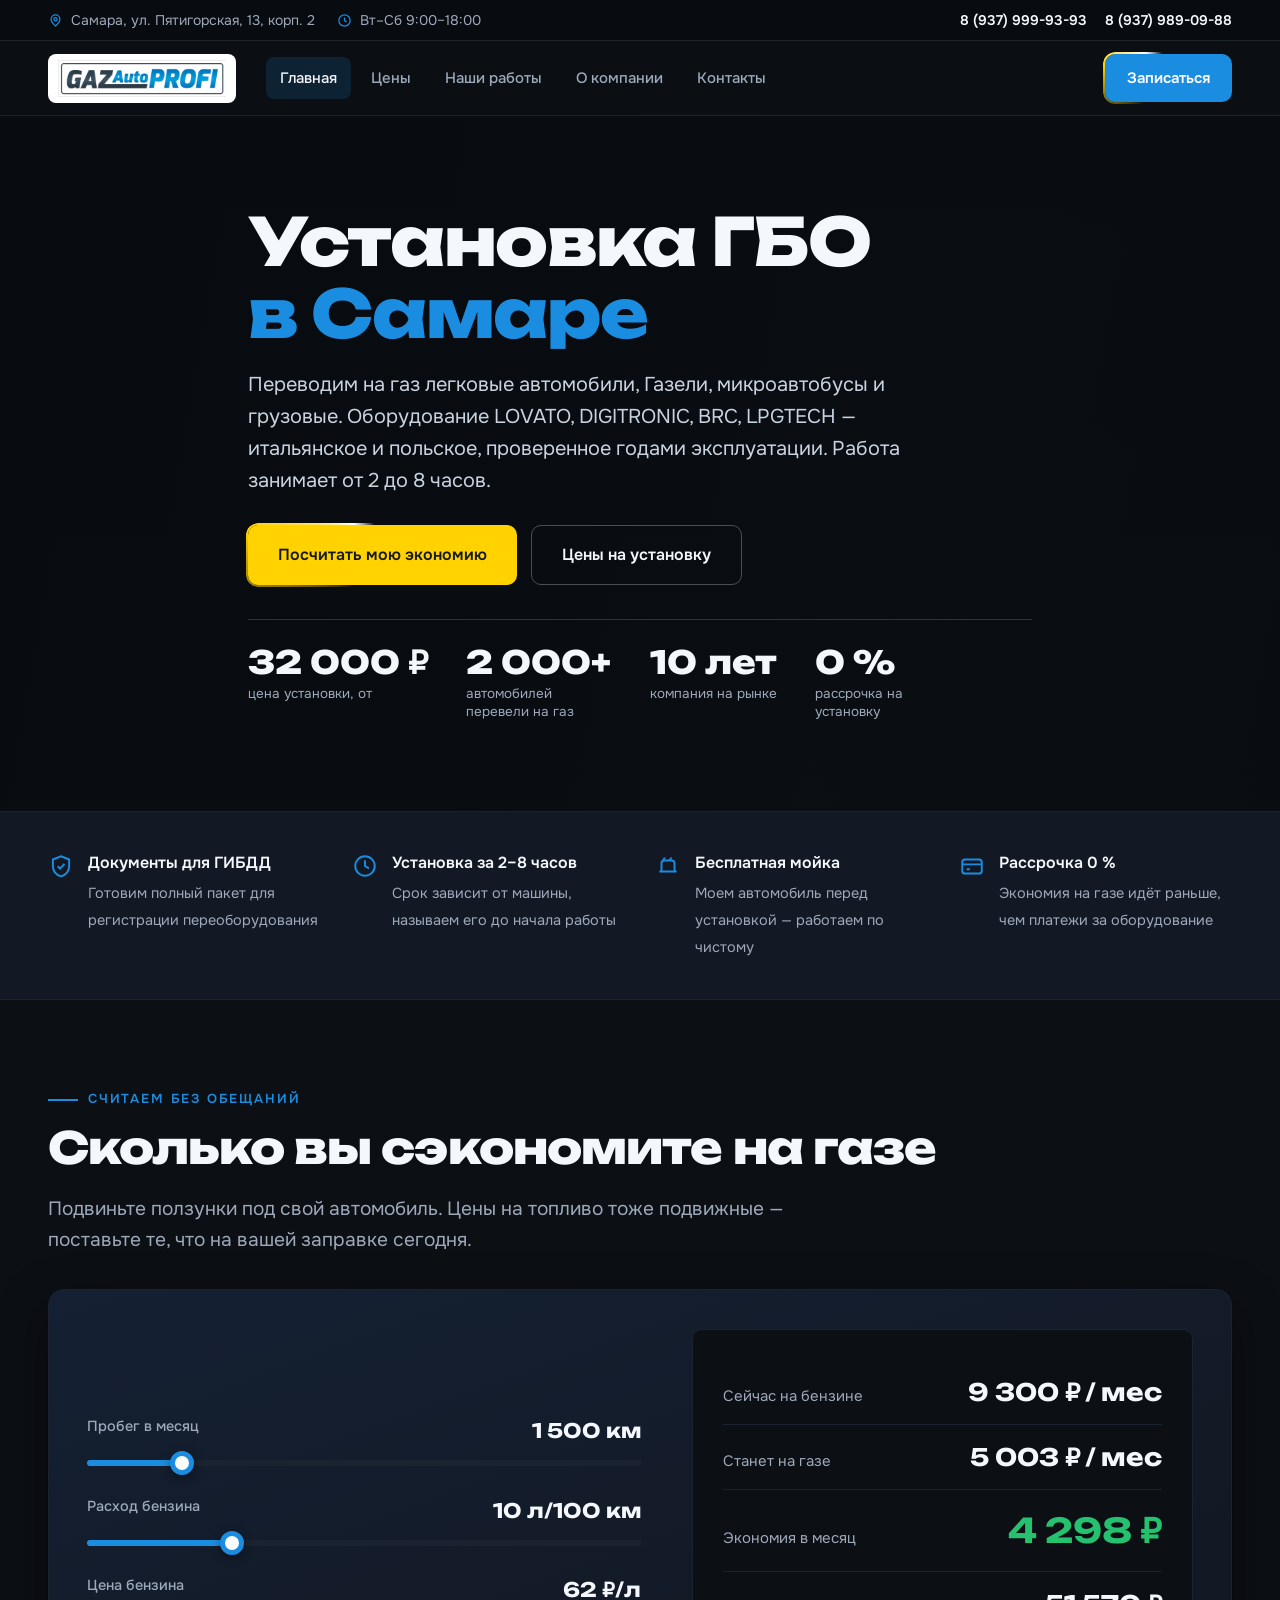
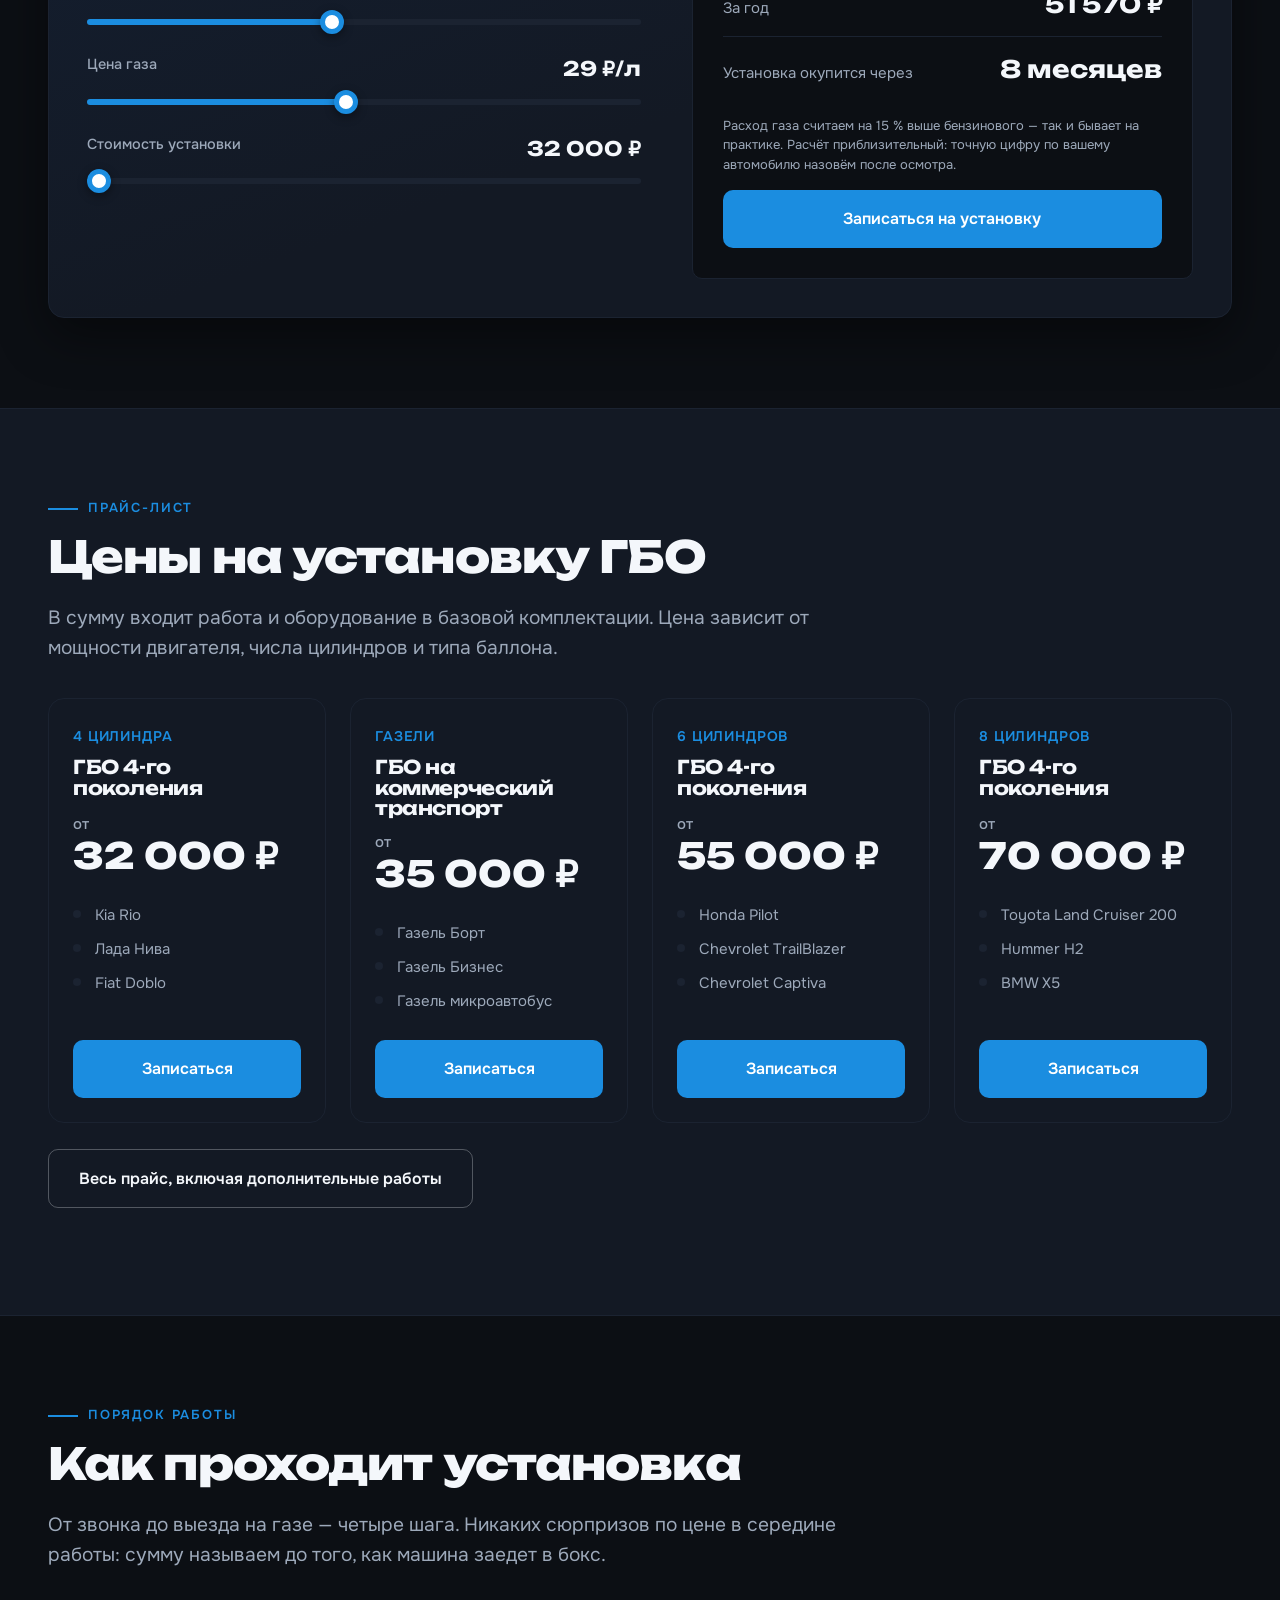
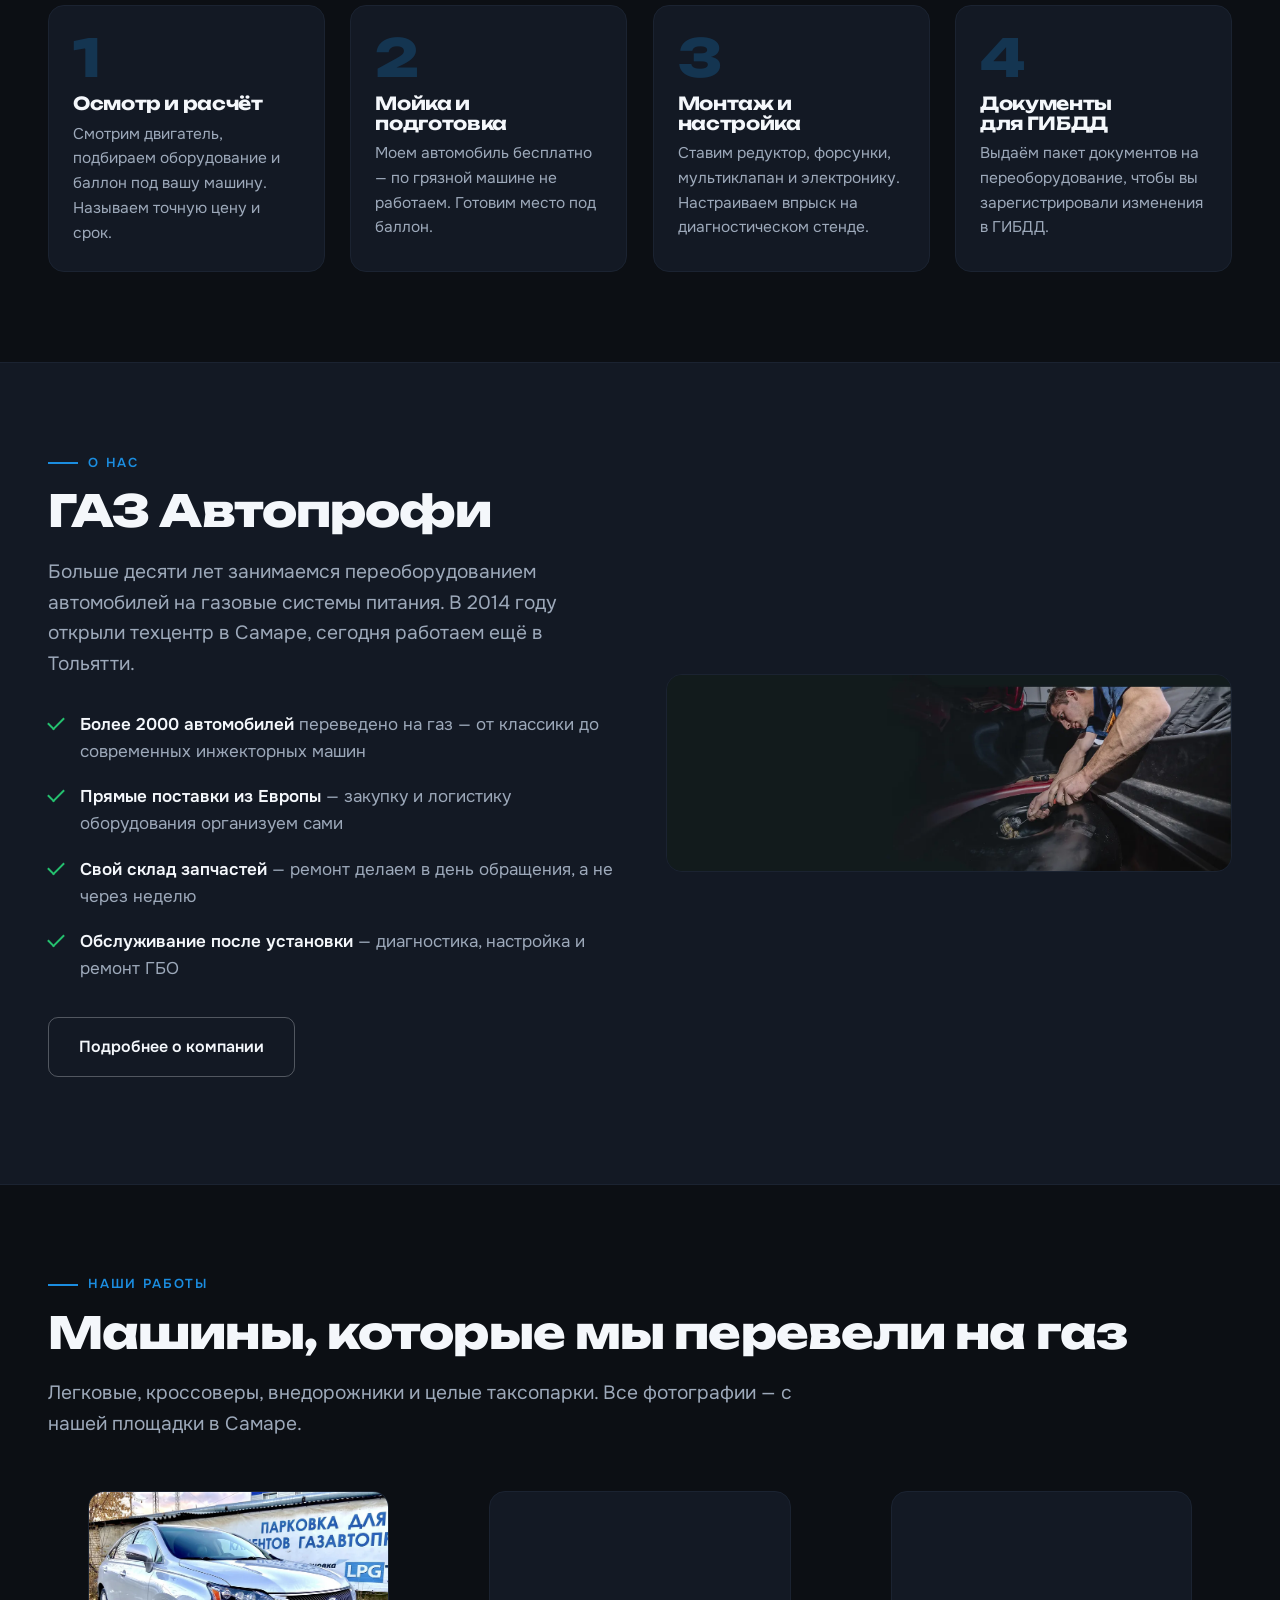
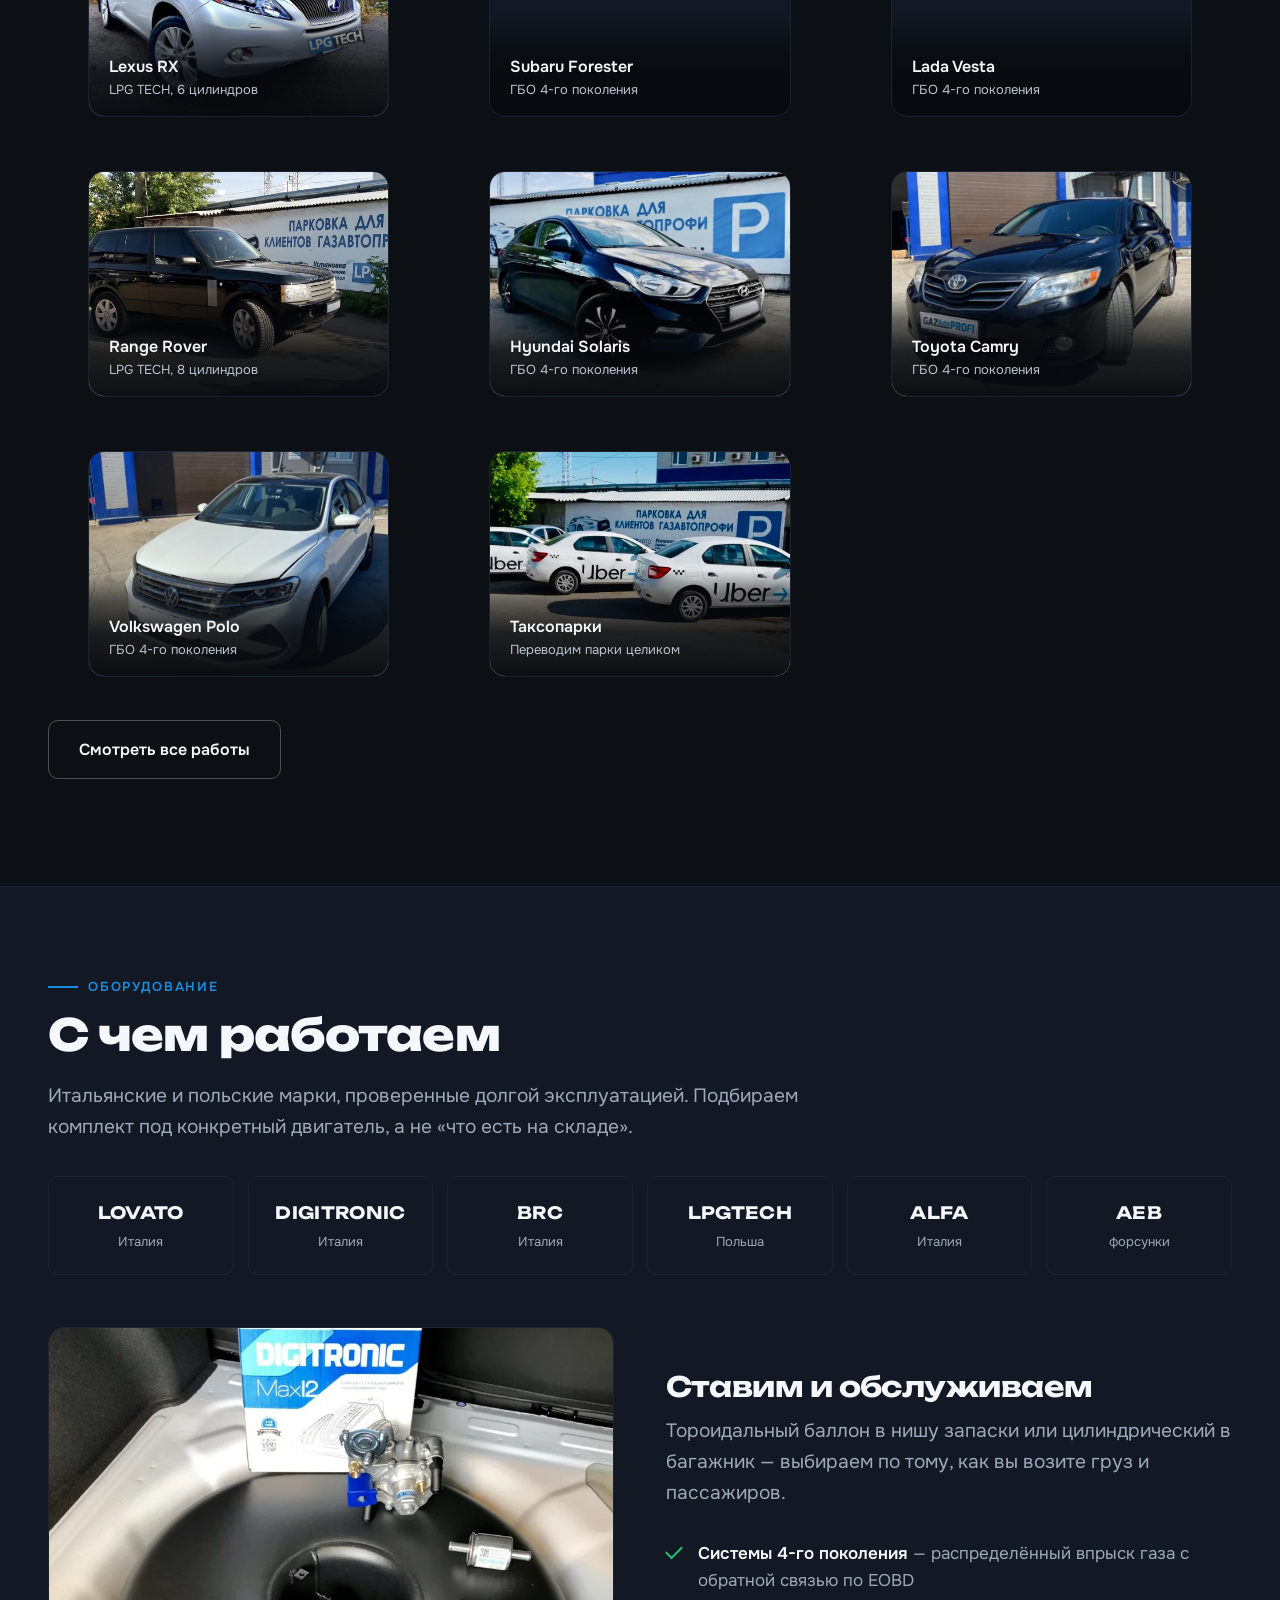
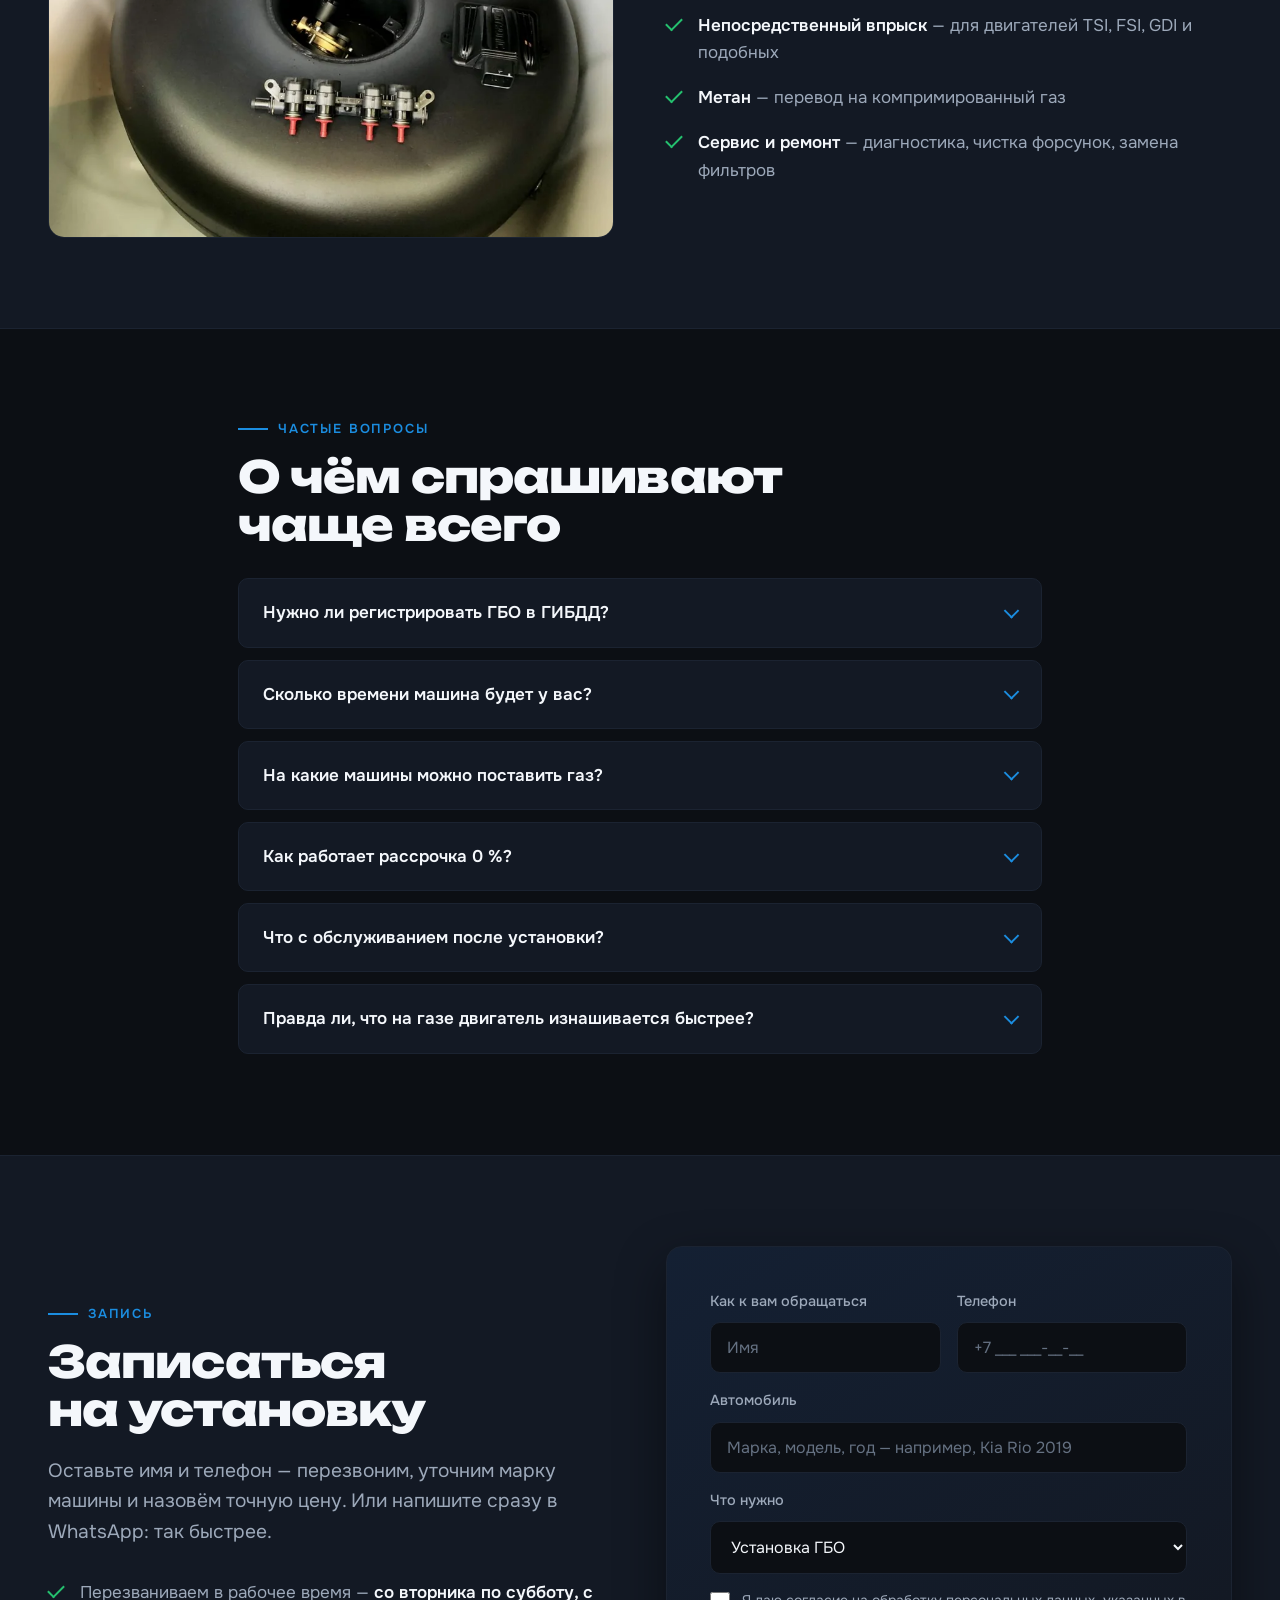
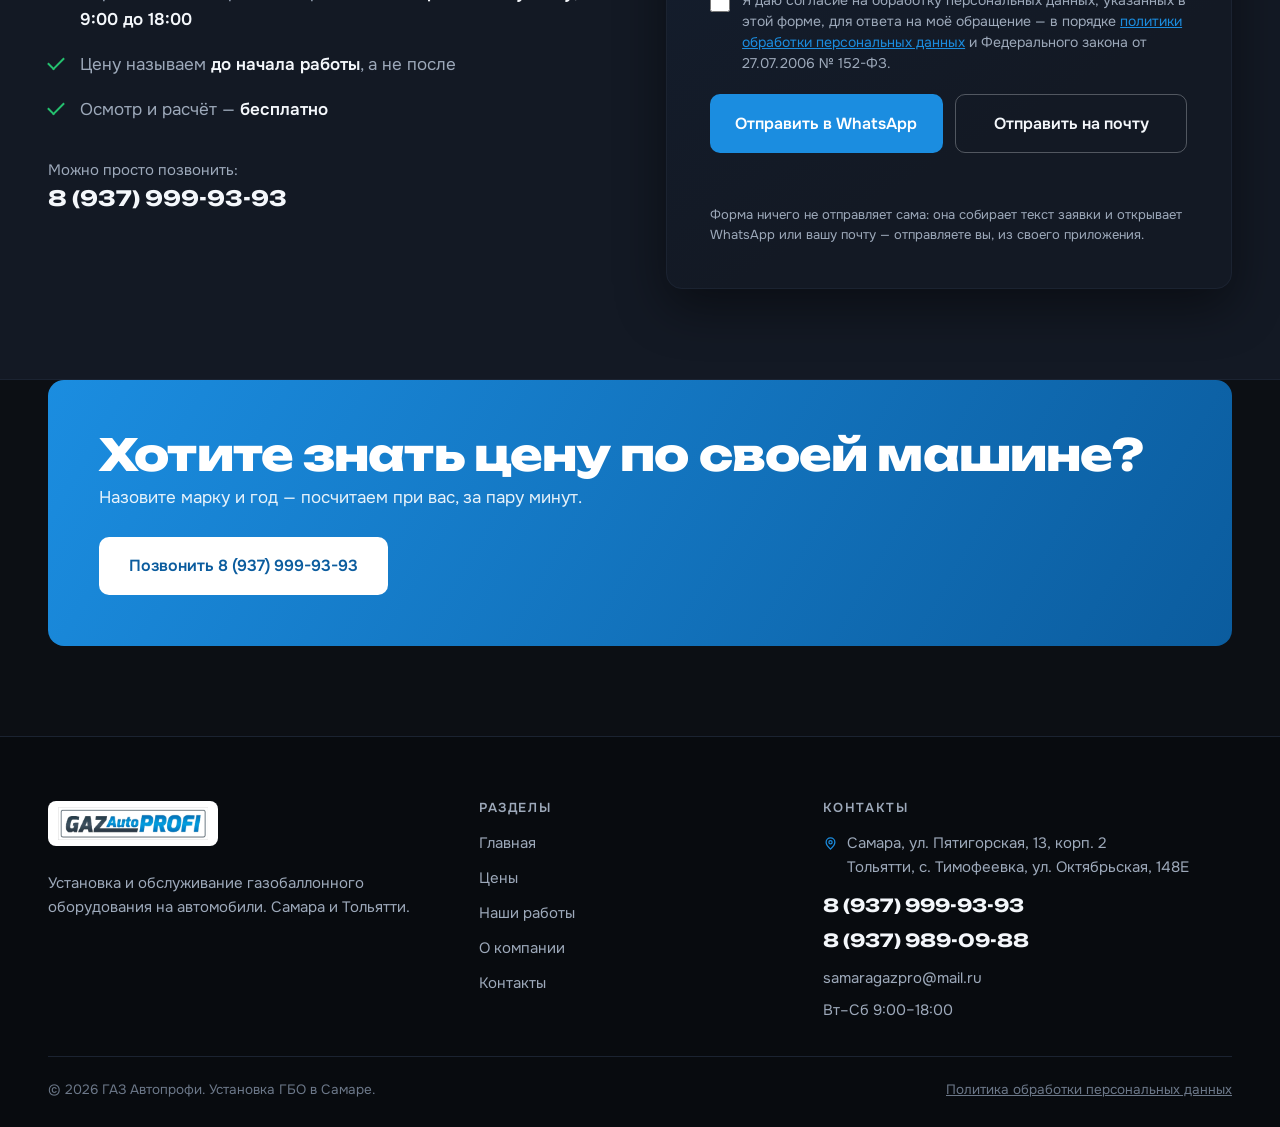
==== commit d7c3abbe: "Адрес Пятигорская 13 к2, график Вт-Сб, Москва убрана; версия с листанием по экранам Адрес и график п" ====
--- a/index.html
+++ b/index.html
@@ -19,7 +19,7 @@
 <meta property="og:locale" content="ru_RU">
 <meta property="og:url" content="https://ledaomy26-hash.github.io/gazavtoprofi/">
 <meta property="og:title" content="Установка ГБО в Самаре — ГАЗ Автопрофи">
-<meta property="og:description" content="Установка ГБО от 32 000 ₽, рассрочка 0 %, документы для ГИБДД, работа за 2–8 часов. Самара, ул. Пятигорская, 13.">
+<meta property="og:description" content="Установка ГБО от 32 000 ₽, рассрочка 0 %, документы для ГИБДД, работа за 2–8 часов. Самара, ул. Пятигорская, 13, корп. 2.">
 <meta property="og:image" content="https://ledaomy26-hash.github.io/gazavtoprofi/img/og.jpg">
 <meta property="og:image:width" content="1200">
 <meta property="og:image:height" content="630">
@@ -30,7 +30,7 @@
   "@type":"AutoRepair",
   "name":"ГАЗ Автопрофи",
   "alternateName":"GAZ Auto PROFI",
-  "description":"Установка и обслуживание газобаллонного оборудования на автомобили в Самаре, Тольятти и Москве.",
+  "description":"Установка и обслуживание газобаллонного оборудования на автомобили в Самаре и Тольятти.",
   "url":"https://ledaomy26-hash.github.io/gazavtoprofi/",
   "logo":"https://ledaomy26-hash.github.io/gazavtoprofi/img/logo.png",
   "image":"https://ledaomy26-hash.github.io/gazavtoprofi/img/og.jpg",
@@ -39,19 +39,18 @@
   "priceRange":"от 32000 ₽",
   "address":{
     "@type":"PostalAddress",
-    "streetAddress":"ул. Пятигорская, 13",
+    "streetAddress":"ул. Пятигорская, 13, корп. 2",
     "addressLocality":"Самара",
     "addressRegion":"Самарская область",
     "addressCountry":"RU"
   },
   "areaServed":[
     {"@type":"City","name":"Самара"},
-    {"@type":"City","name":"Тольятти"},
-    {"@type":"City","name":"Москва"}
+    {"@type":"City","name":"Тольятти"}
   ],
   "openingHoursSpecification":{
     "@type":"OpeningHoursSpecification",
-    "dayOfWeek":["Monday","Tuesday","Wednesday","Thursday","Friday","Saturday","Sunday"],
+    "dayOfWeek":["Tuesday","Wednesday","Thursday","Friday","Saturday"],
     "opens":"09:00","closes":"18:00"
   },
   "makesOffer":[
@@ -72,11 +71,11 @@
   <div class="obolochka verh__ryad">
     <span class="verh__punkt verh__punkt--adres">
       <svg viewBox="0 0 24 24" fill="none" stroke="currentColor" stroke-width="2" aria-hidden="true"><path d="M12 21s-7-6.4-7-11a7 7 0 1 1 14 0c0 4.6-7 11-7 11z"/><circle cx="12" cy="10" r="2.6"/></svg>
-      Самара, ул. Пятигорская, 13
+      Самара, ул. Пятигорская, 13, корп. 2
     </span>
     <span class="verh__punkt">
       <svg viewBox="0 0 24 24" fill="none" stroke="currentColor" stroke-width="2" aria-hidden="true"><circle cx="12" cy="12" r="9"/><path d="M12 7v5.2l3.4 2"/></svg>
-      Ежедневно 9:00–18:00
+      Вт–Сб 9:00–18:00
     </span>
     <span class="verh__tel">
       <a href="tel:+79379999393">8 (937) 999-93-93</a>
@@ -343,7 +342,7 @@
       <p class="lid">
         Больше десяти лет занимаемся переоборудованием автомобилей на газовые
         системы питания. В 2014 году открыли техцентр в Самаре, сегодня работаем
-        ещё в Тольятти и Москве.
+        ещё в Тольятти.
       </p>
       <ul class="spisok">
         <li><b>Более 2000 автомобилей</b> переведено на газ — от классики до современных инжекторных машин</li>
@@ -544,7 +543,7 @@
         точную цену. Или напишите сразу в WhatsApp: так быстрее.
       </p>
       <ul class="spisok">
-        <li>Перезваниваем в рабочее время — <b>ежедневно с 9:00 до 18:00</b></li>
+        <li>Перезваниваем в рабочее время — <b>со вторника по субботу, с 9:00 до 18:00</b></li>
         <li>Цену называем <b>до начала работы</b>, а не после</li>
         <li>Осмотр и расчёт — <b>бесплатно</b></li>
       </ul>
@@ -633,7 +632,7 @@
         </a>
         <p style="color:var(--tuskl);margin:0">
           Установка и обслуживание газобаллонного оборудования на автомобили.
-          Самара, Тольятти, Москва.
+          Самара и Тольятти.
         </p>
       </div>
 
@@ -652,9 +651,8 @@
         <h4>Контакты</h4>
         <p class="podval__adres">
           <svg viewBox="0 0 24 24" fill="none" stroke="currentColor" stroke-width="2" aria-hidden="true"><path d="M12 21s-7-6.4-7-11a7 7 0 1 1 14 0c0 4.6-7 11-7 11z"/><circle cx="12" cy="10" r="2.6"/></svg>
-          <span>Самара, ул. Пятигорская, 13<br>
-          Тольятти, с. Тимофеевка, ул. Октябрьская, 148Е<br>
-          Москва, ул. Горбунова, 8, стр. 2</span>
+          <span>Самара, ул. Пятигорская, 13, корп. 2<br>
+          Тольятти, с. Тимофеевка, ул. Октябрьская, 148Е</span>
         </p>
         <p class="podval__tel" style="margin:0 0 6px">
           <a href="tel:+79379999393">8 (937) 999-93-93</a>
@@ -663,7 +661,7 @@
           <a href="tel:+79379890988">8 (937) 989-09-88</a>
         </p>
         <p style="margin:0"><a href="mailto:samaragazpro@mail.ru">samaragazpro@mail.ru</a></p>
-        <p style="margin:8px 0 0;color:var(--tuskl)">Ежедневно 9:00–18:00</p>
+        <p style="margin:8px 0 0;color:var(--tuskl)">Вт–Сб 9:00–18:00</p>
       </div>
     </div>
 
--- a/css/style.css
+++ b/css/style.css
@@ -822,3 +822,7 @@
 
 /* «Отправить в WhatsApp» ломалось на две строки и кнопка выглядела кривой. */
 .forma__knopki .knopka{white-space:nowrap;padding-inline:22px}
+
+/* Где в колонках текст разной длины, центрирование разводит их по вертикали
+   и колонки выглядят несвязанными — там равняем по верху. */
+.dvoyka--verh{align-items:start}
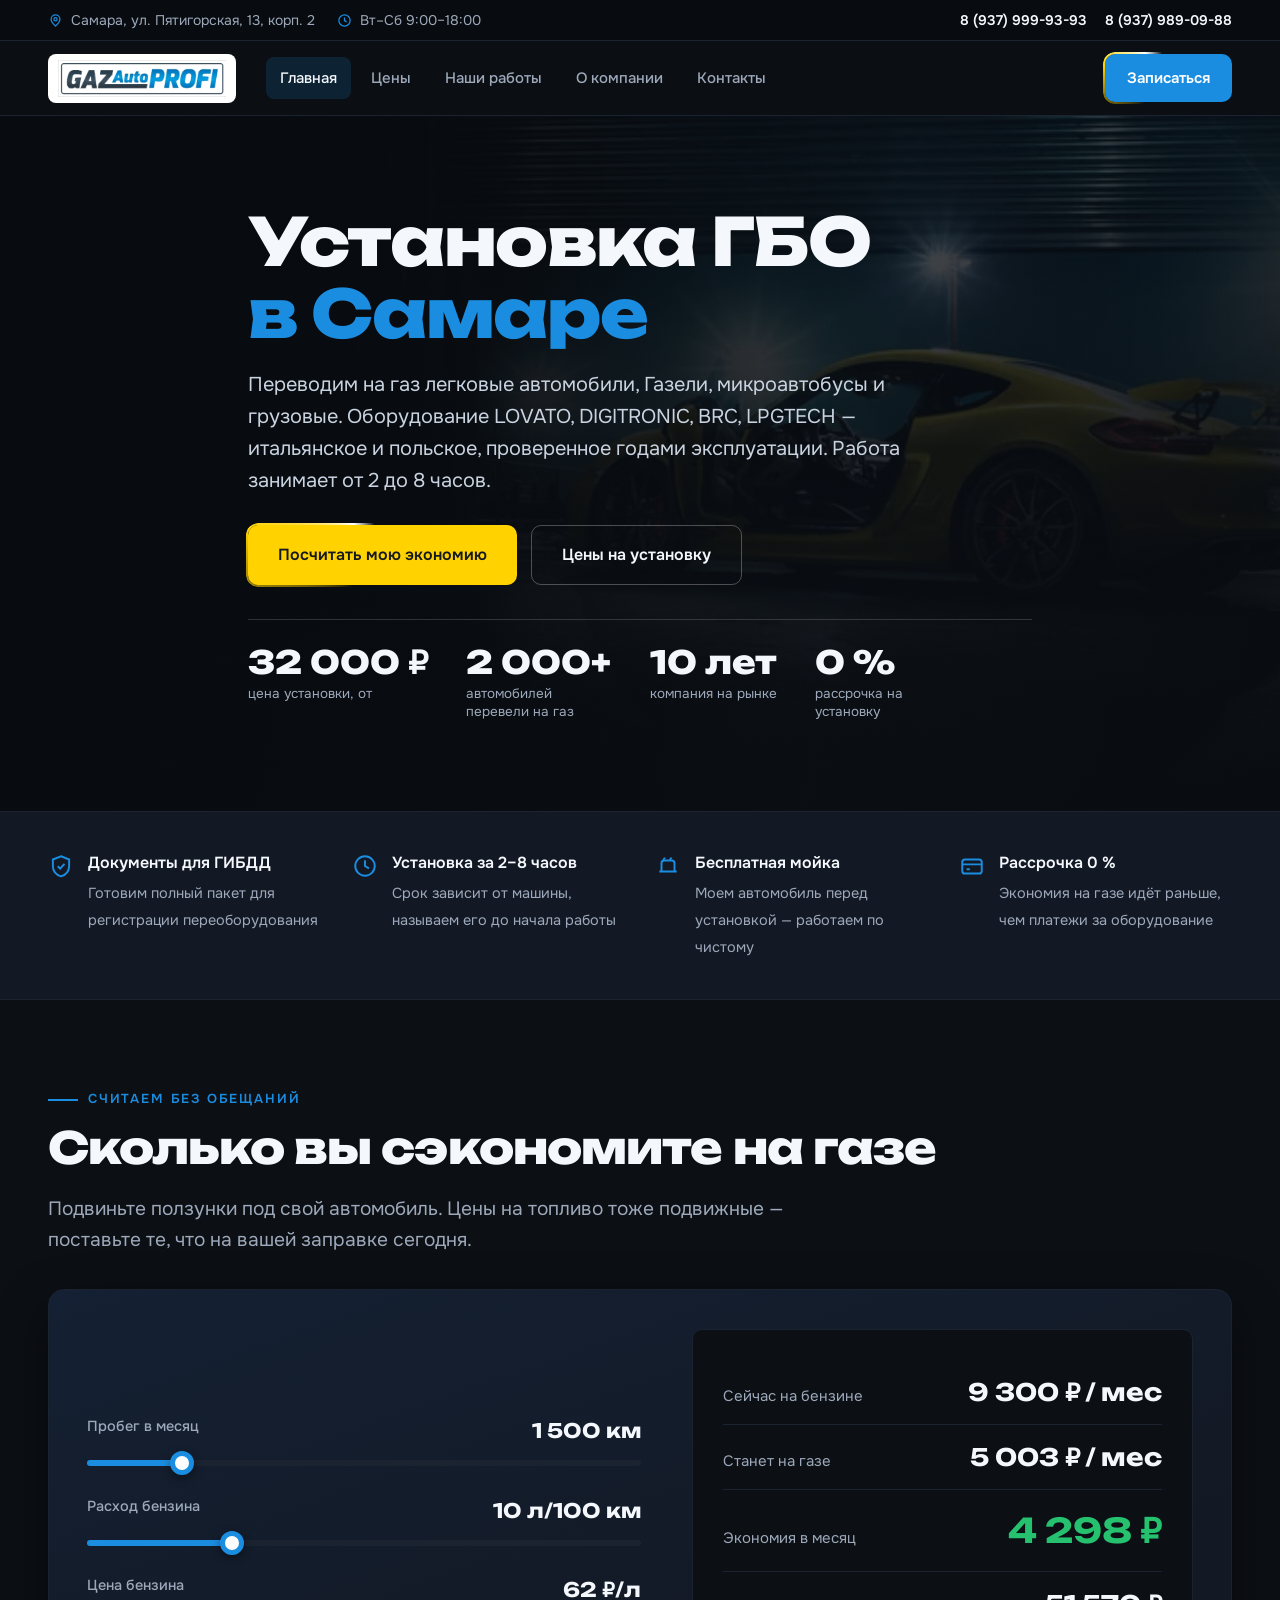
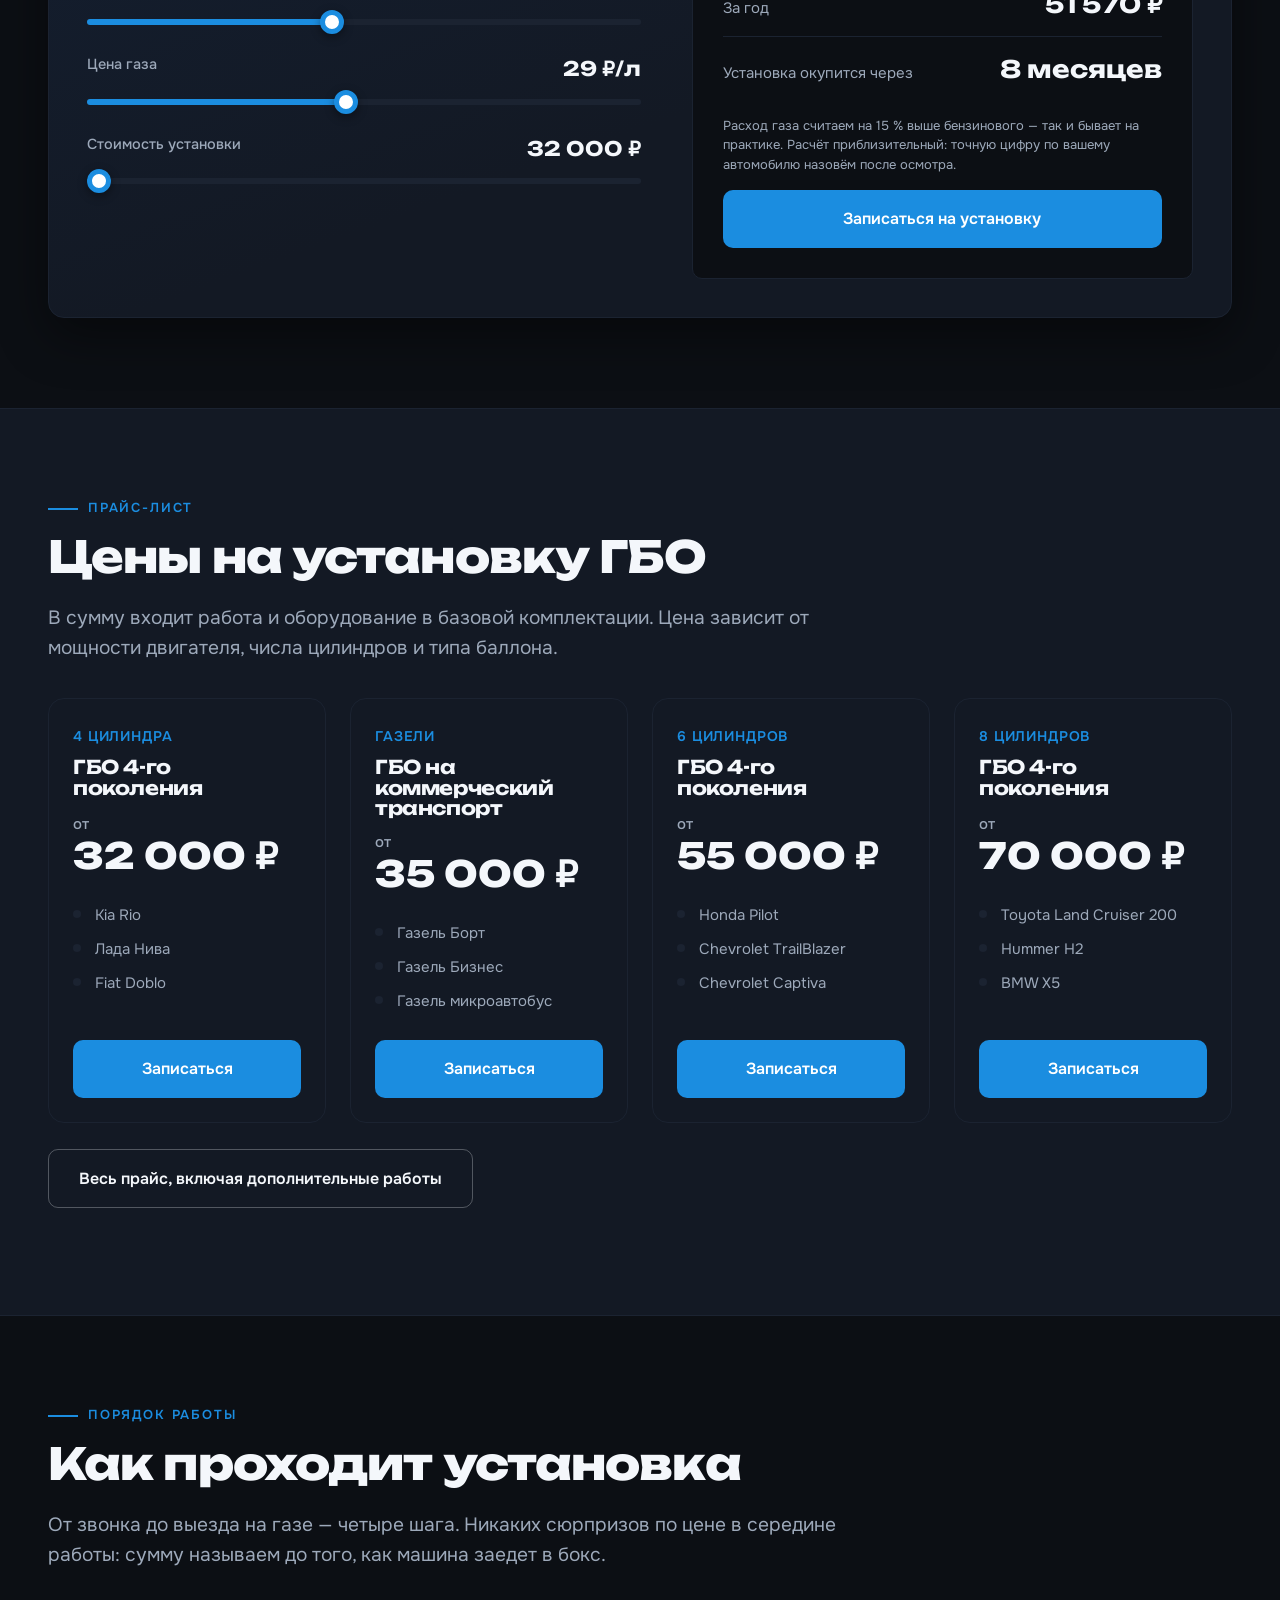
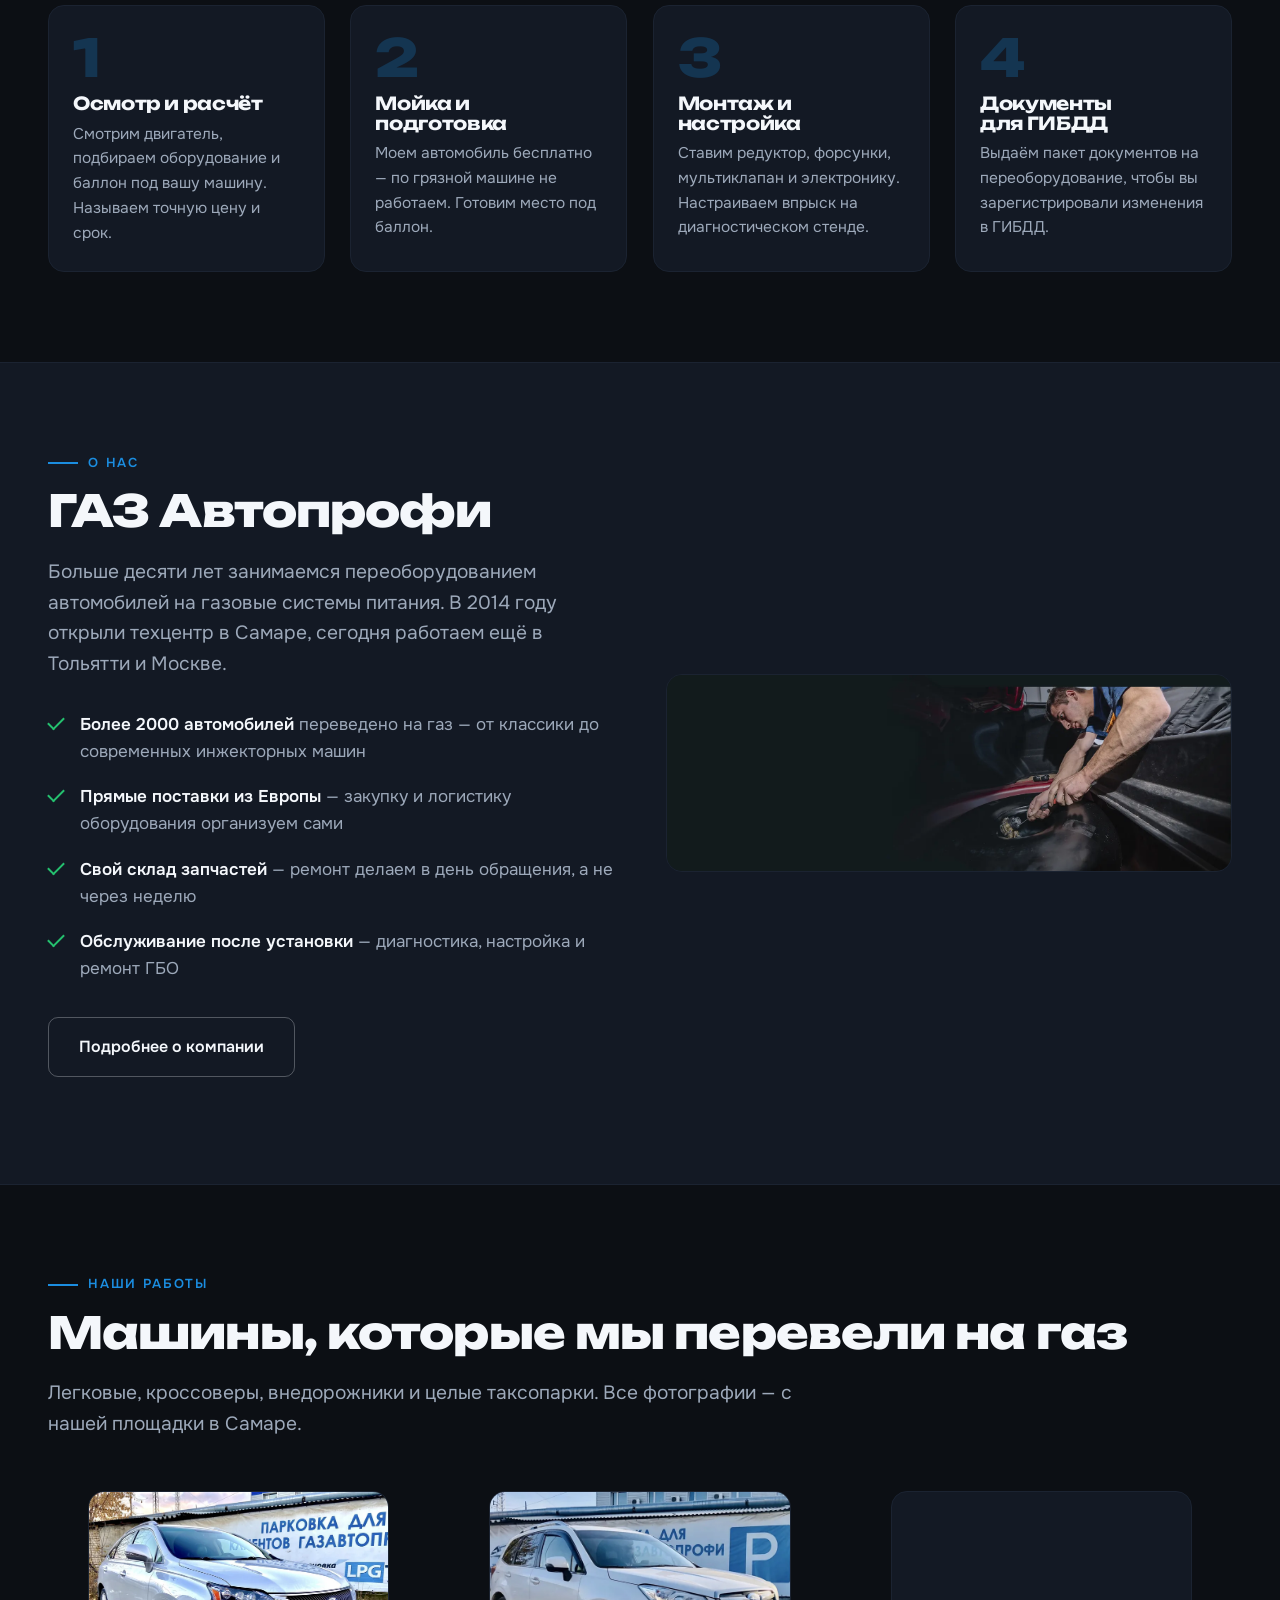
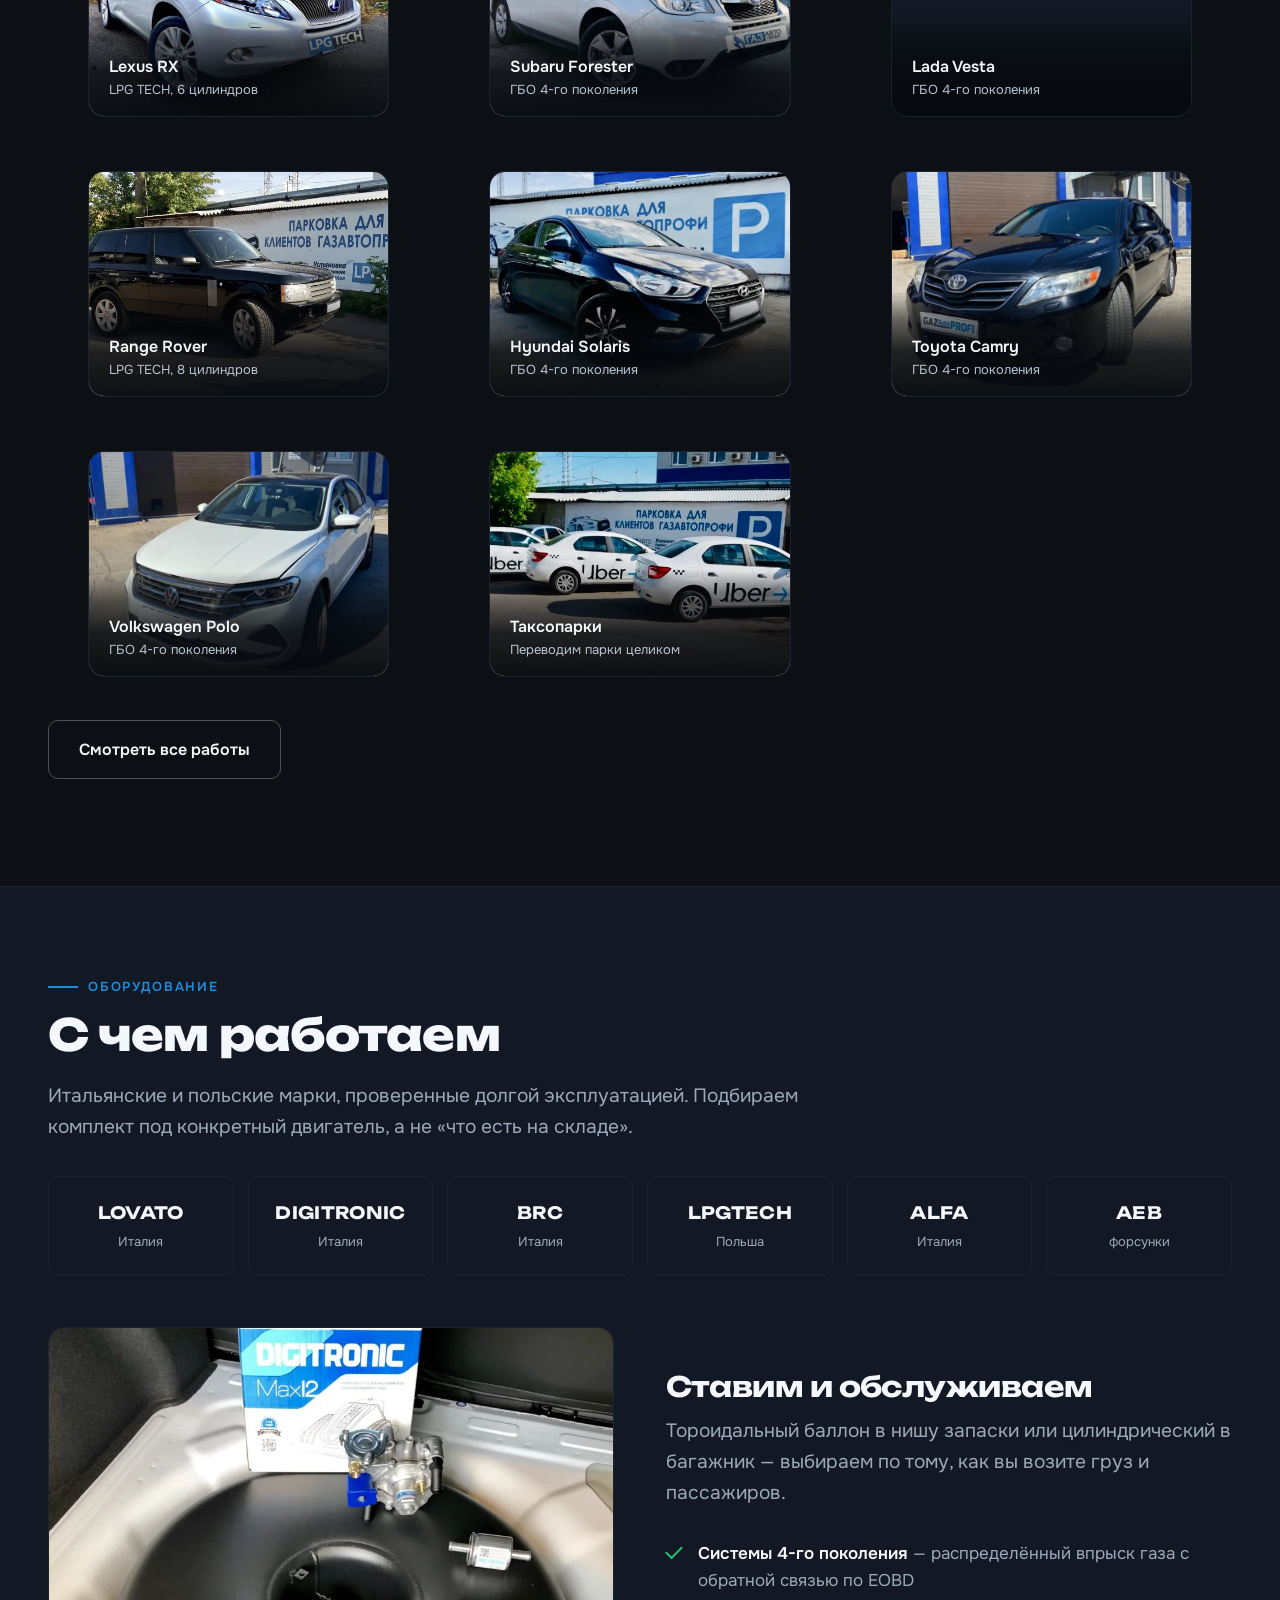
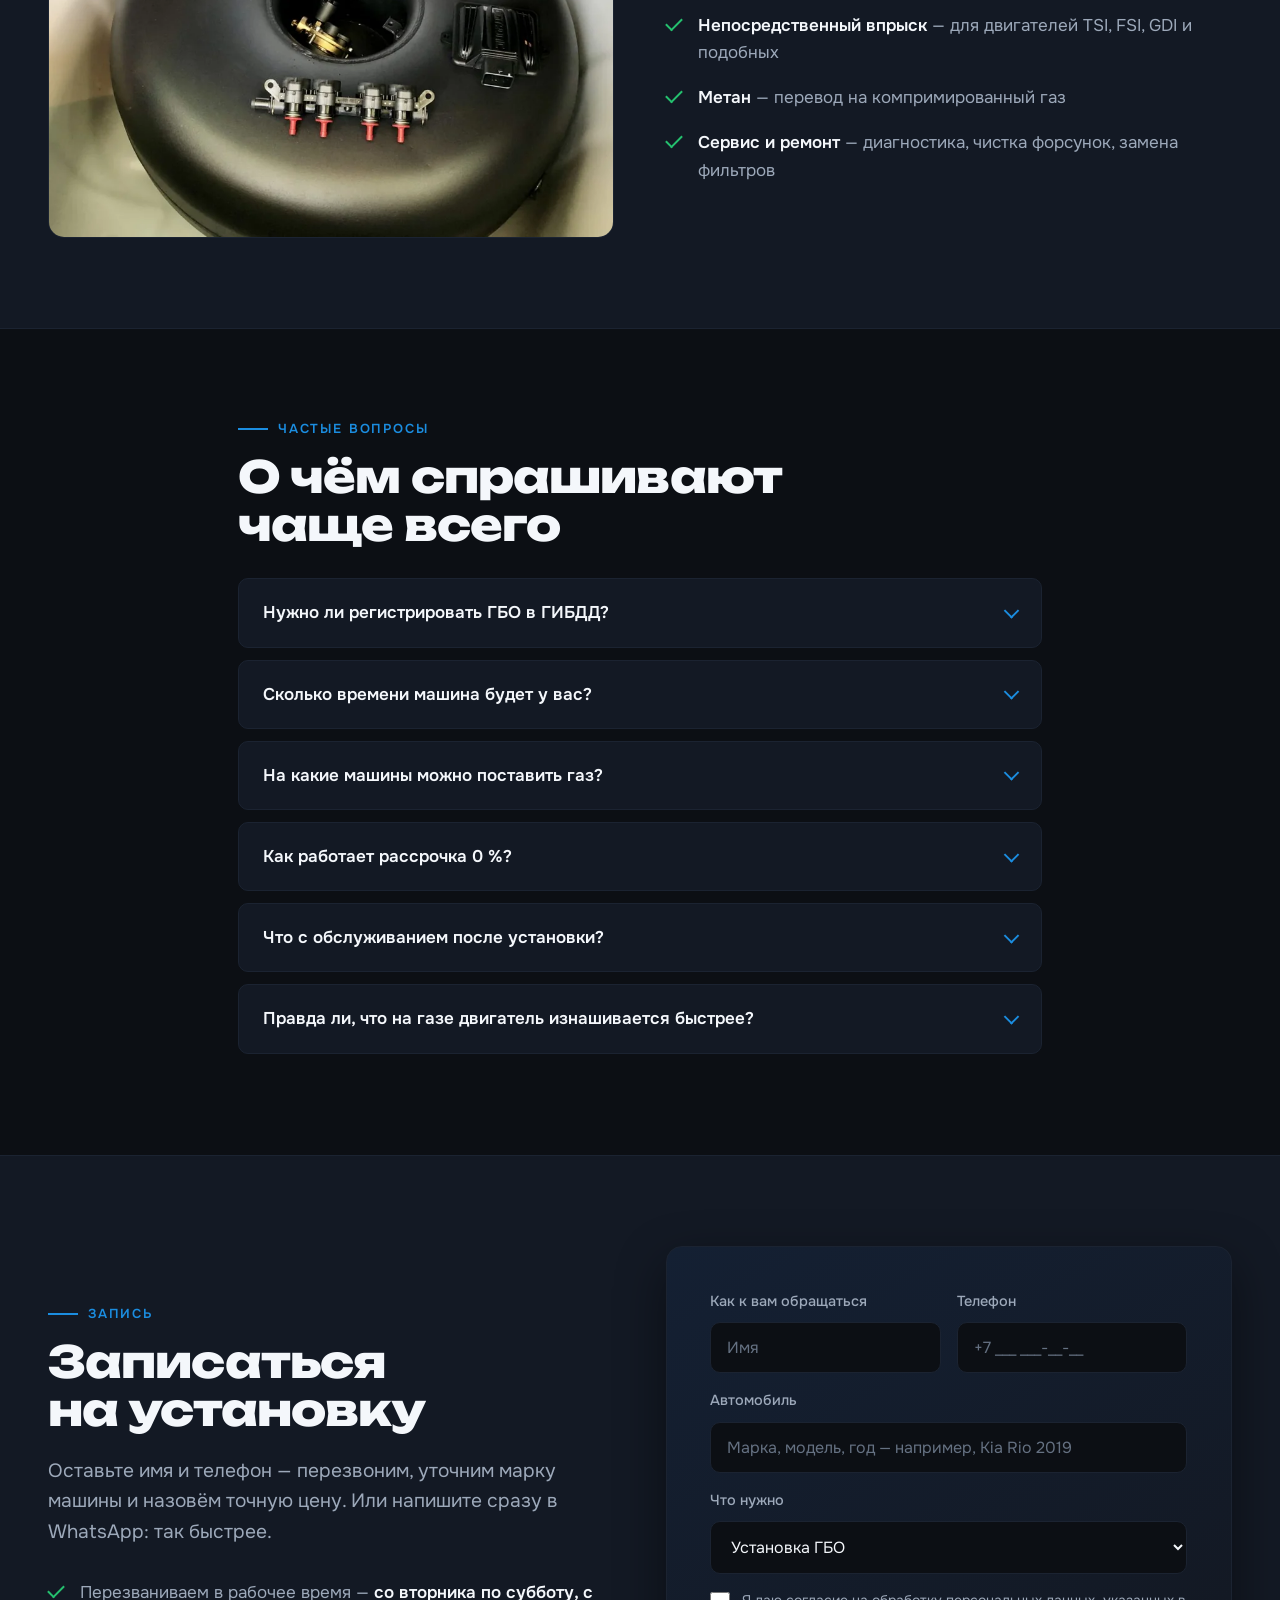
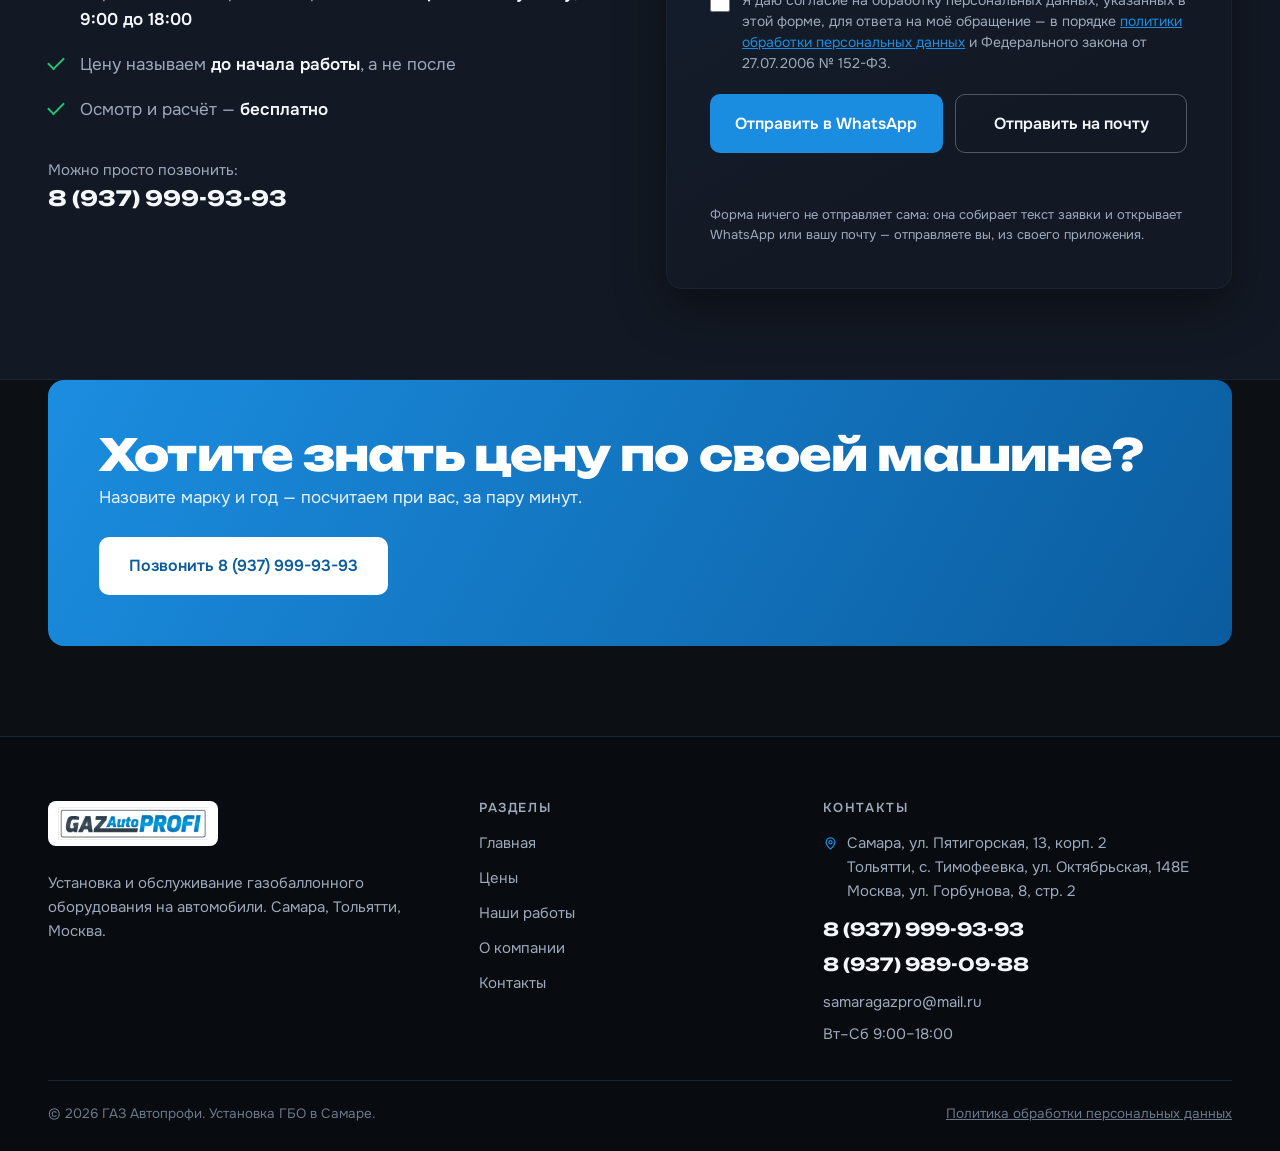
==== commit 7d4d3377: "Возвращены все три города, ссылки на карты в версии с листанием Москву убрал по своему решению — вла" ====
--- a/index.html
+++ b/index.html
@@ -30,7 +30,7 @@
   "@type":"AutoRepair",
   "name":"ГАЗ Автопрофи",
   "alternateName":"GAZ Auto PROFI",
-  "description":"Установка и обслуживание газобаллонного оборудования на автомобили в Самаре и Тольятти.",
+  "description":"Установка и обслуживание газобаллонного оборудования на автомобили в Самаре, Тольятти и Москве.",
   "url":"https://ledaomy26-hash.github.io/gazavtoprofi/",
   "logo":"https://ledaomy26-hash.github.io/gazavtoprofi/img/logo.png",
   "image":"https://ledaomy26-hash.github.io/gazavtoprofi/img/og.jpg",
@@ -46,7 +46,8 @@
   },
   "areaServed":[
     {"@type":"City","name":"Самара"},
-    {"@type":"City","name":"Тольятти"}
+    {"@type":"City","name":"Тольятти"},
+    {"@type":"City","name":"Москва"}
   ],
   "openingHoursSpecification":{
     "@type":"OpeningHoursSpecification",
@@ -342,7 +343,7 @@
       <p class="lid">
         Больше десяти лет занимаемся переоборудованием автомобилей на газовые
         системы питания. В 2014 году открыли техцентр в Самаре, сегодня работаем
-        ещё в Тольятти.
+        ещё в Тольятти и Москве.
       </p>
       <ul class="spisok">
         <li><b>Более 2000 автомобилей</b> переведено на газ — от классики до современных инжекторных машин</li>
@@ -632,7 +633,7 @@
         </a>
         <p style="color:var(--tuskl);margin:0">
           Установка и обслуживание газобаллонного оборудования на автомобили.
-          Самара и Тольятти.
+          Самара, Тольятти, Москва.
         </p>
       </div>
 
@@ -652,7 +653,8 @@
         <p class="podval__adres">
           <svg viewBox="0 0 24 24" fill="none" stroke="currentColor" stroke-width="2" aria-hidden="true"><path d="M12 21s-7-6.4-7-11a7 7 0 1 1 14 0c0 4.6-7 11-7 11z"/><circle cx="12" cy="10" r="2.6"/></svg>
           <span>Самара, ул. Пятигорская, 13, корп. 2<br>
-          Тольятти, с. Тимофеевка, ул. Октябрьская, 148Е</span>
+          Тольятти, с. Тимофеевка, ул. Октябрьская, 148Е<br>
+          Москва, ул. Горбунова, 8, стр. 2</span>
         </p>
         <p class="podval__tel" style="margin:0 0 6px">
           <a href="tel:+79379999393">8 (937) 999-93-93</a>
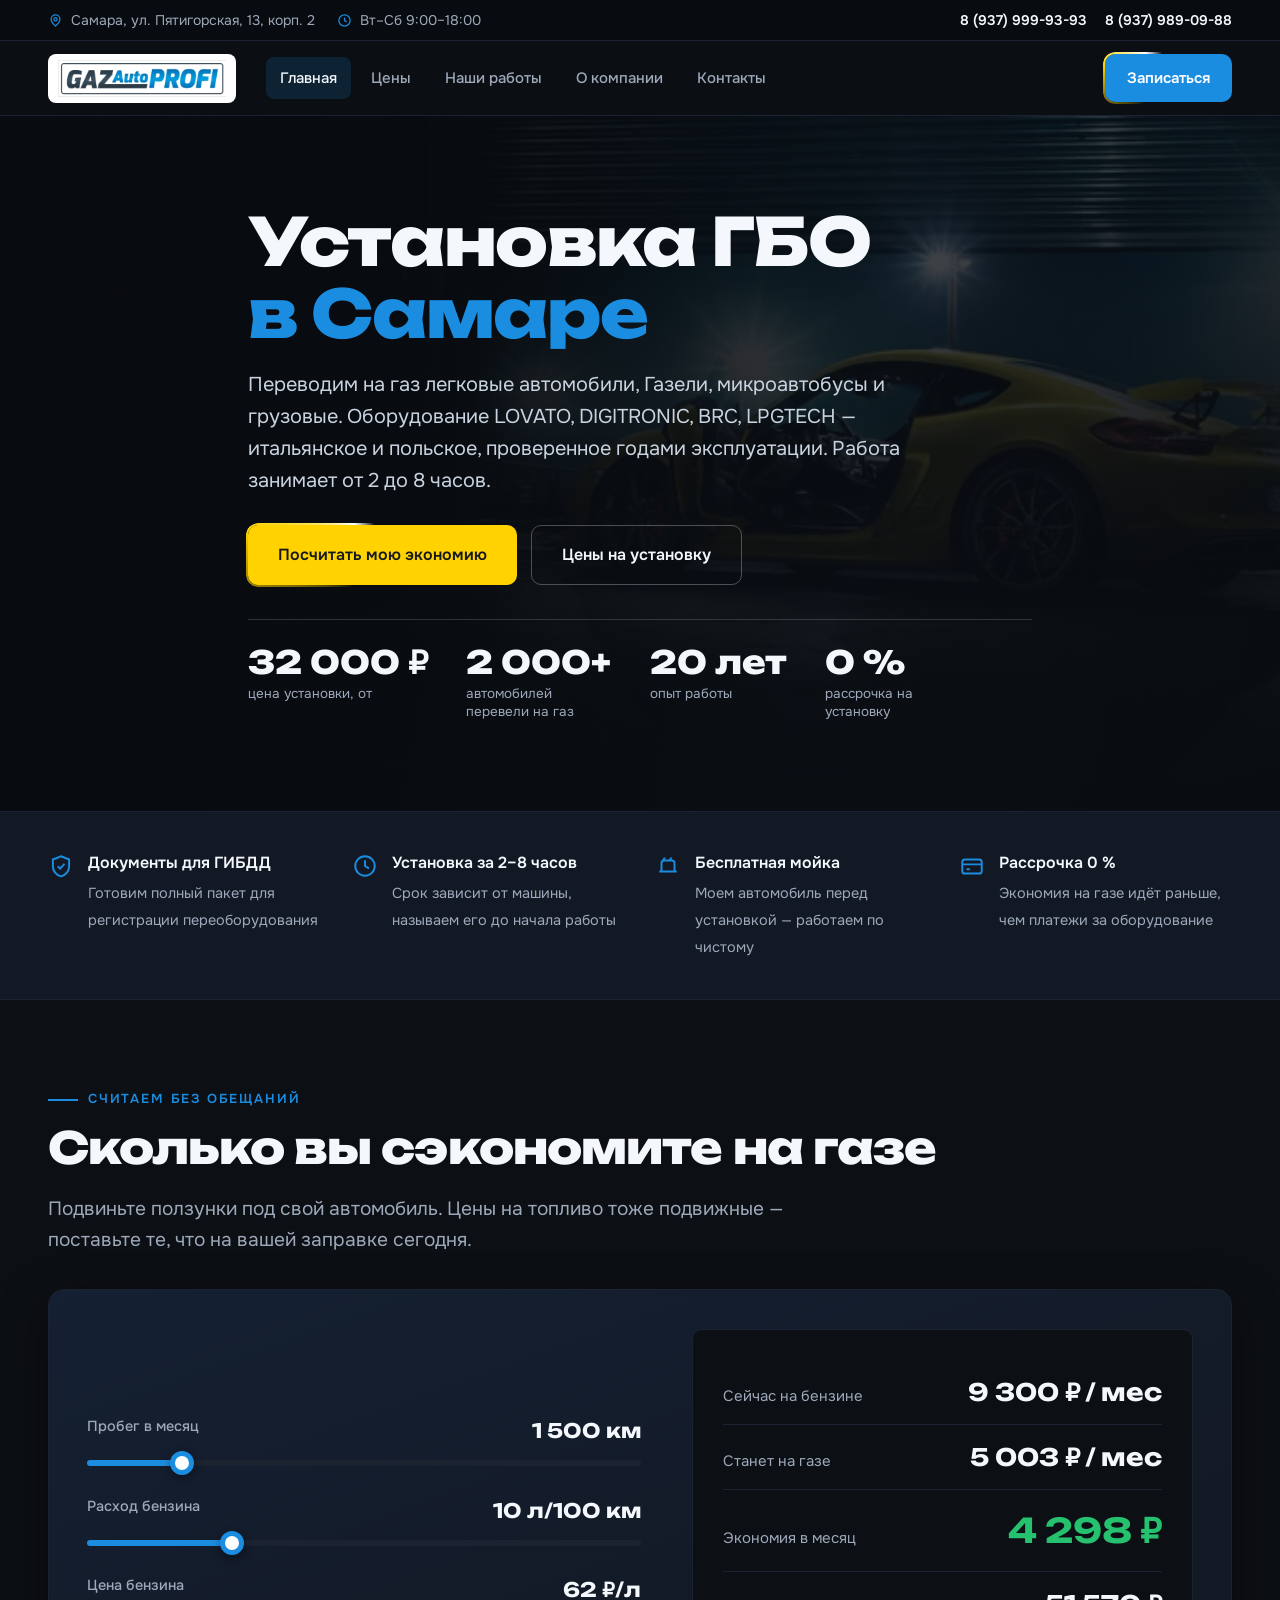
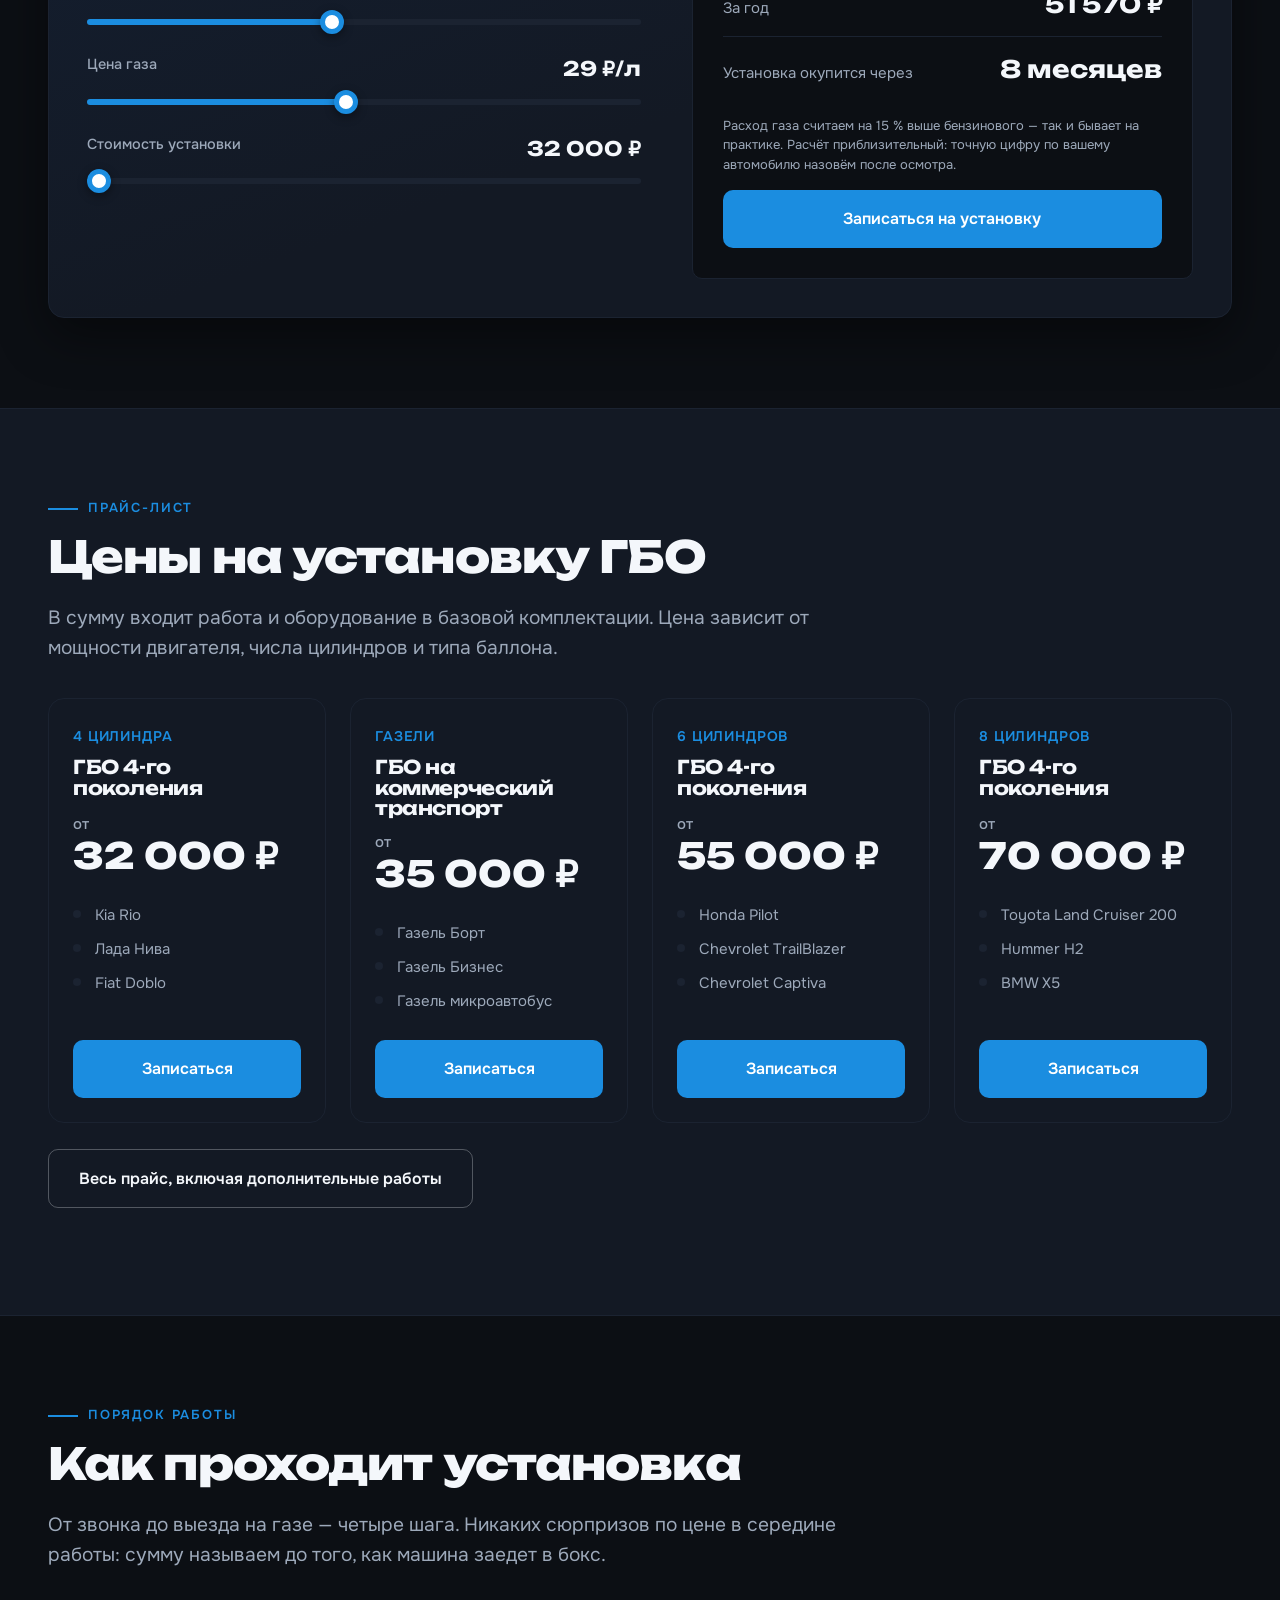
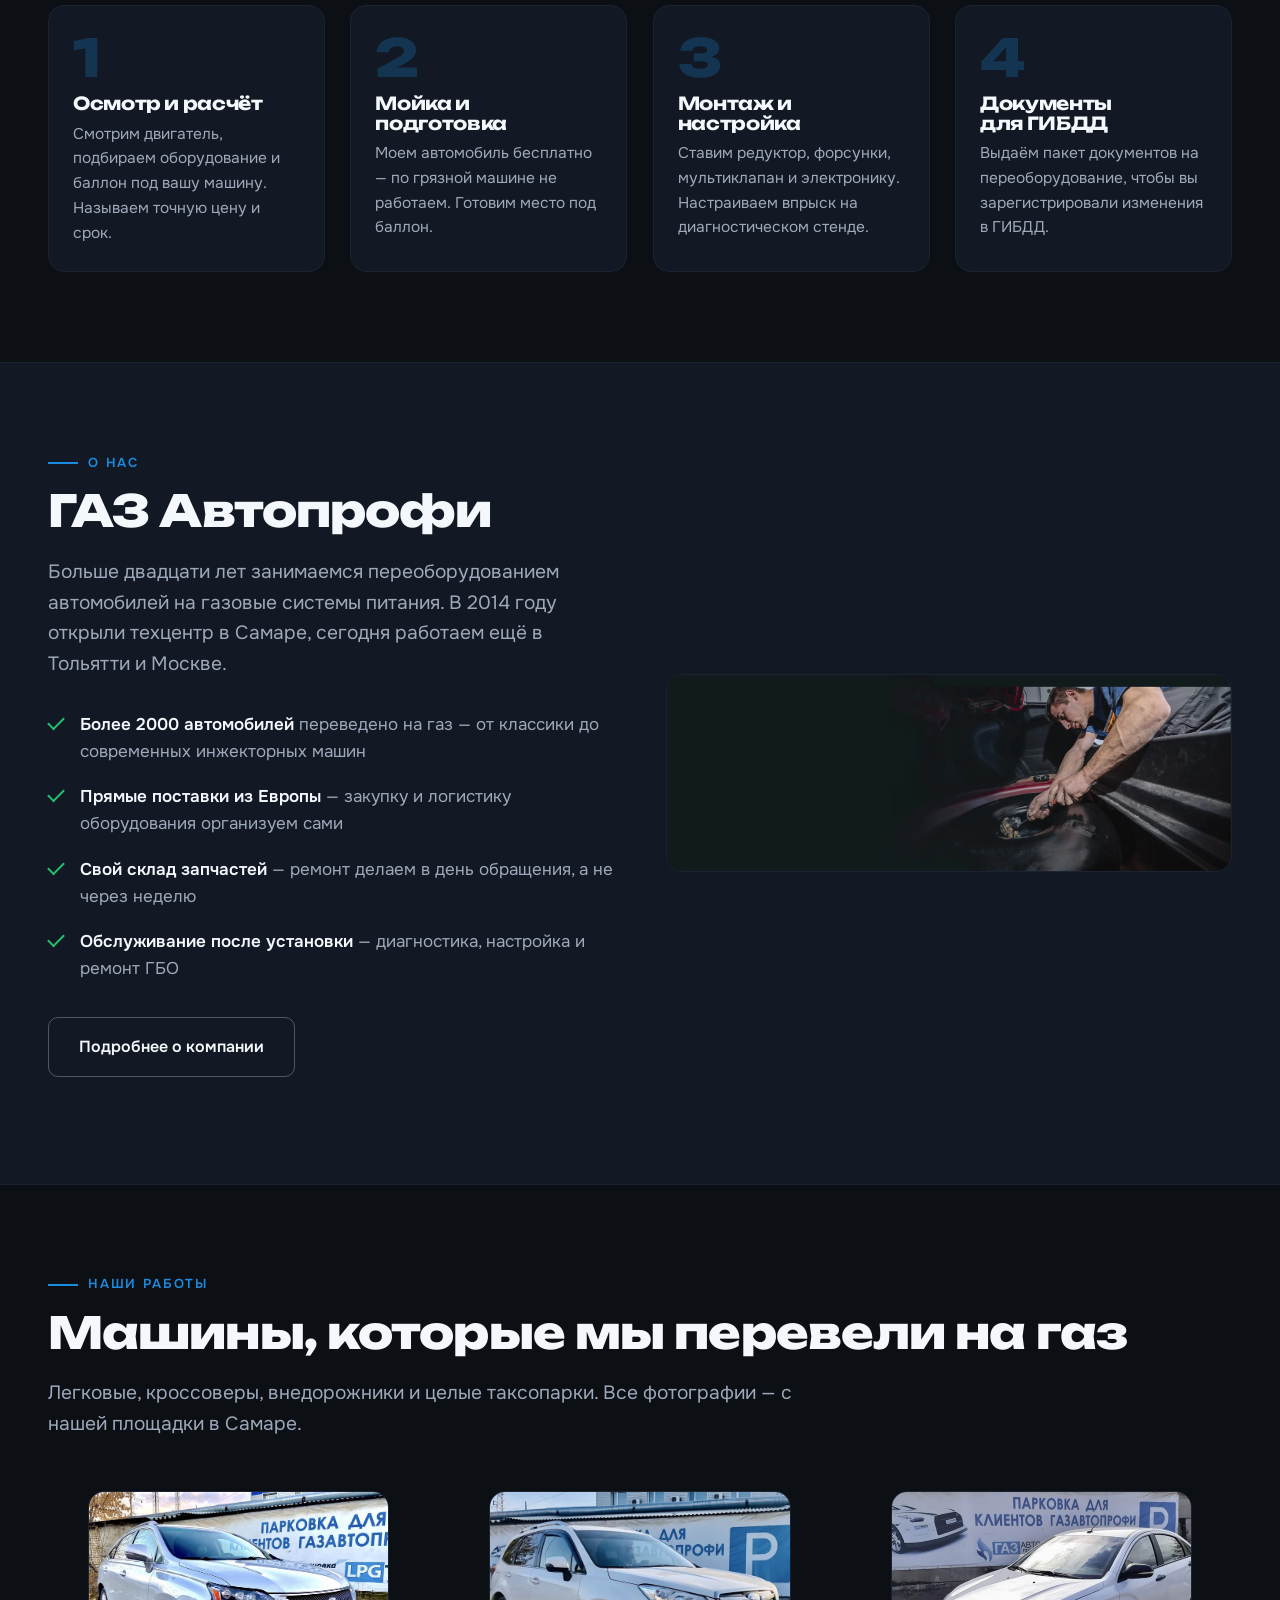
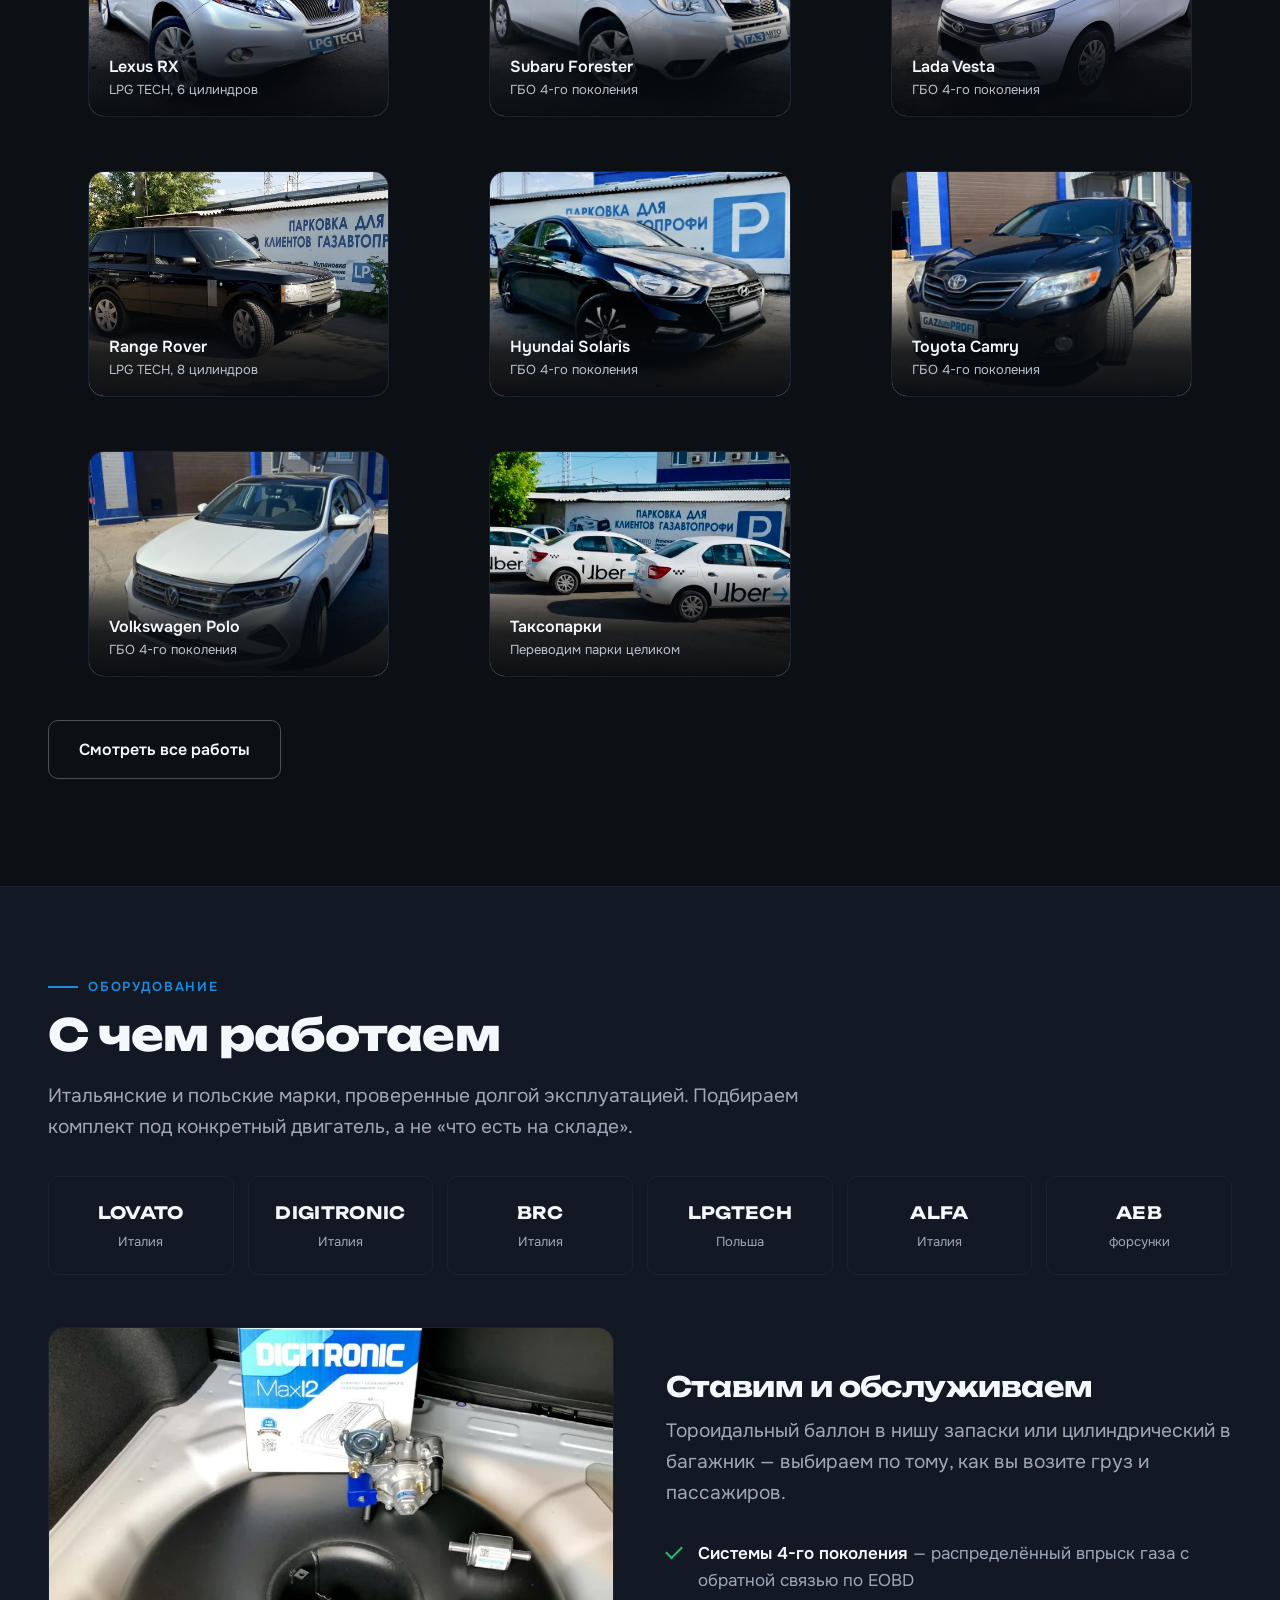
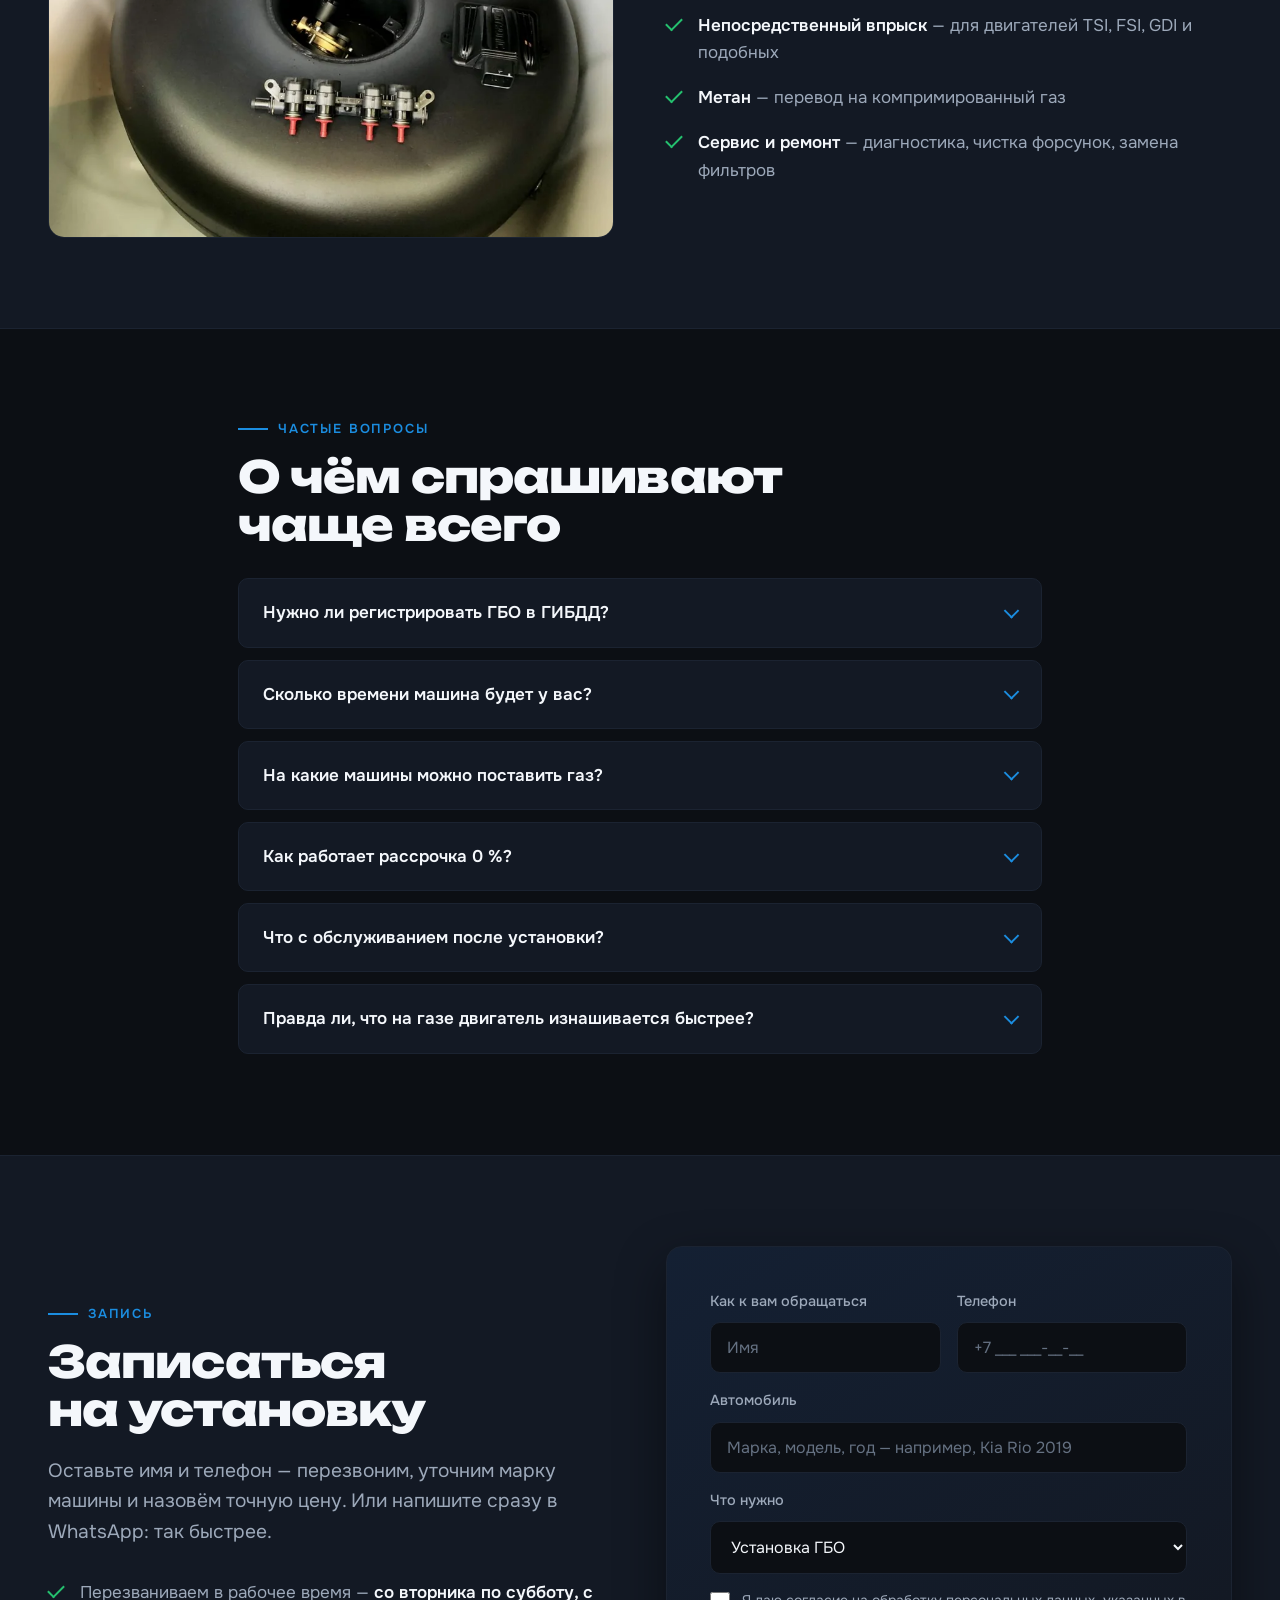
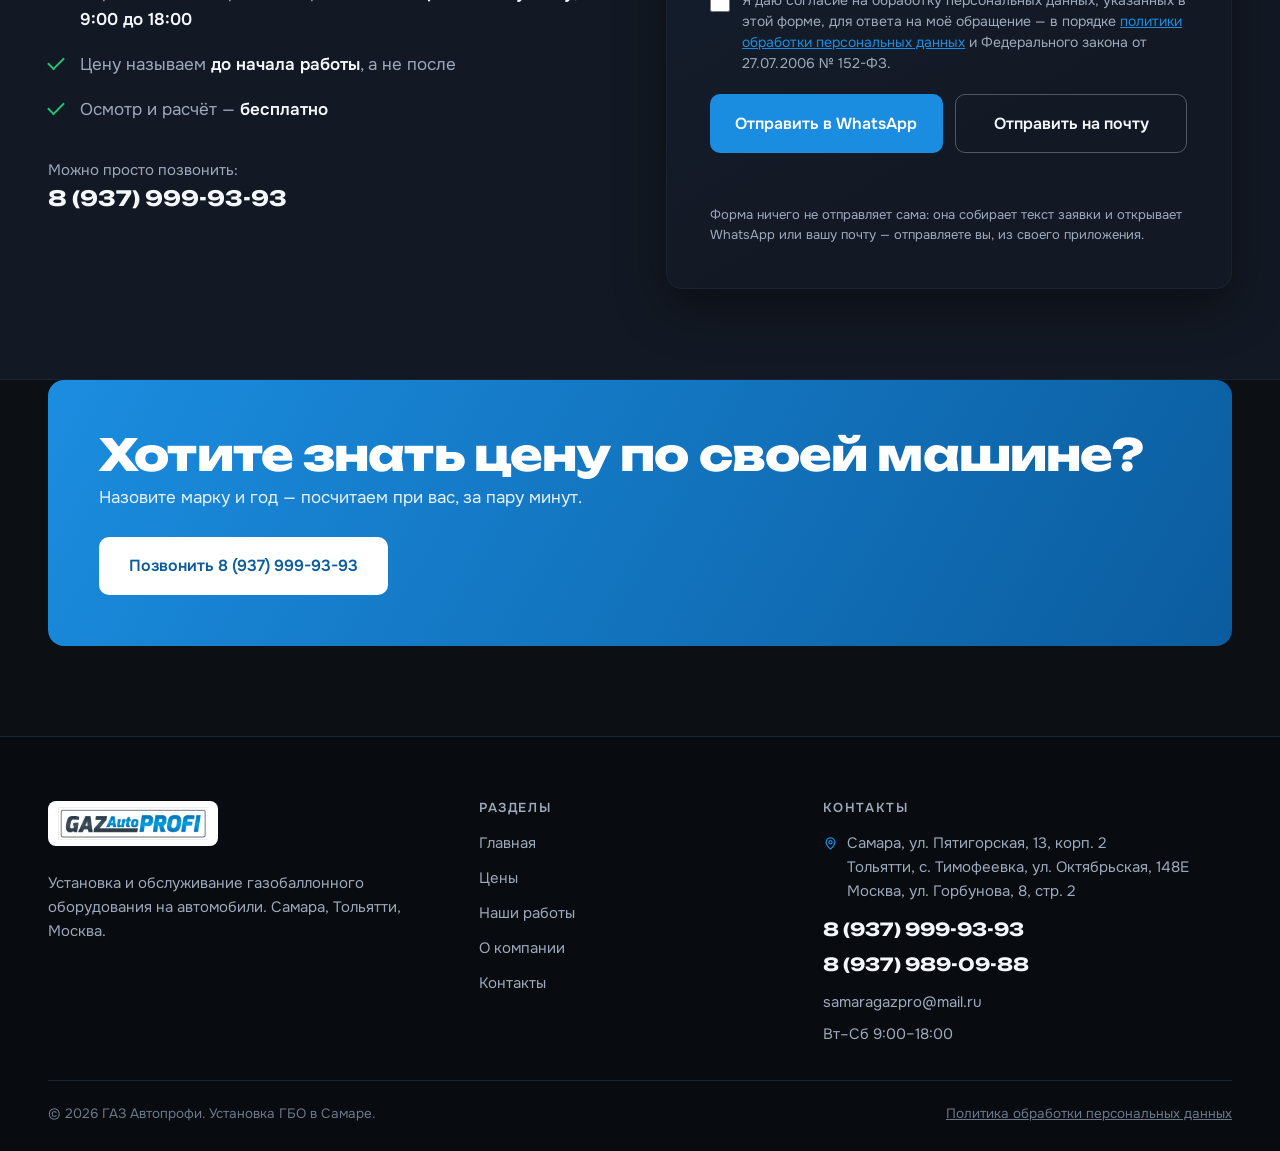
==== commit 23ef1b63: "Политика внутри версии с листанием; исправлены битые кнопки и дубль панели Найдено полным обходом по" ====
--- a/index.html
+++ b/index.html
@@ -145,8 +145,8 @@
         <span>автомобилей перевели на газ</span>
       </div>
       <div class="geroy__cifra">
-        <b data-schet="10" data-hvost=" лет">10 лет</b>
-        <span>компания на рынке</span>
+        <b data-schet="20" data-hvost=" лет">20 лет</b>
+        <span>опыт работы</span>
       </div>
       <div class="geroy__cifra">
         <b>0 %</b>
@@ -341,7 +341,7 @@
       <p class="nadzag">О нас</p>
       <h2>ГАЗ Автопрофи</h2>
       <p class="lid">
-        Больше десяти лет занимаемся переоборудованием автомобилей на газовые
+        Больше двадцати лет занимаемся переоборудованием автомобилей на газовые
         системы питания. В 2014 году открыли техцентр в Самаре, сегодня работаем
         ещё в Тольятти и Москве.
       </p>
